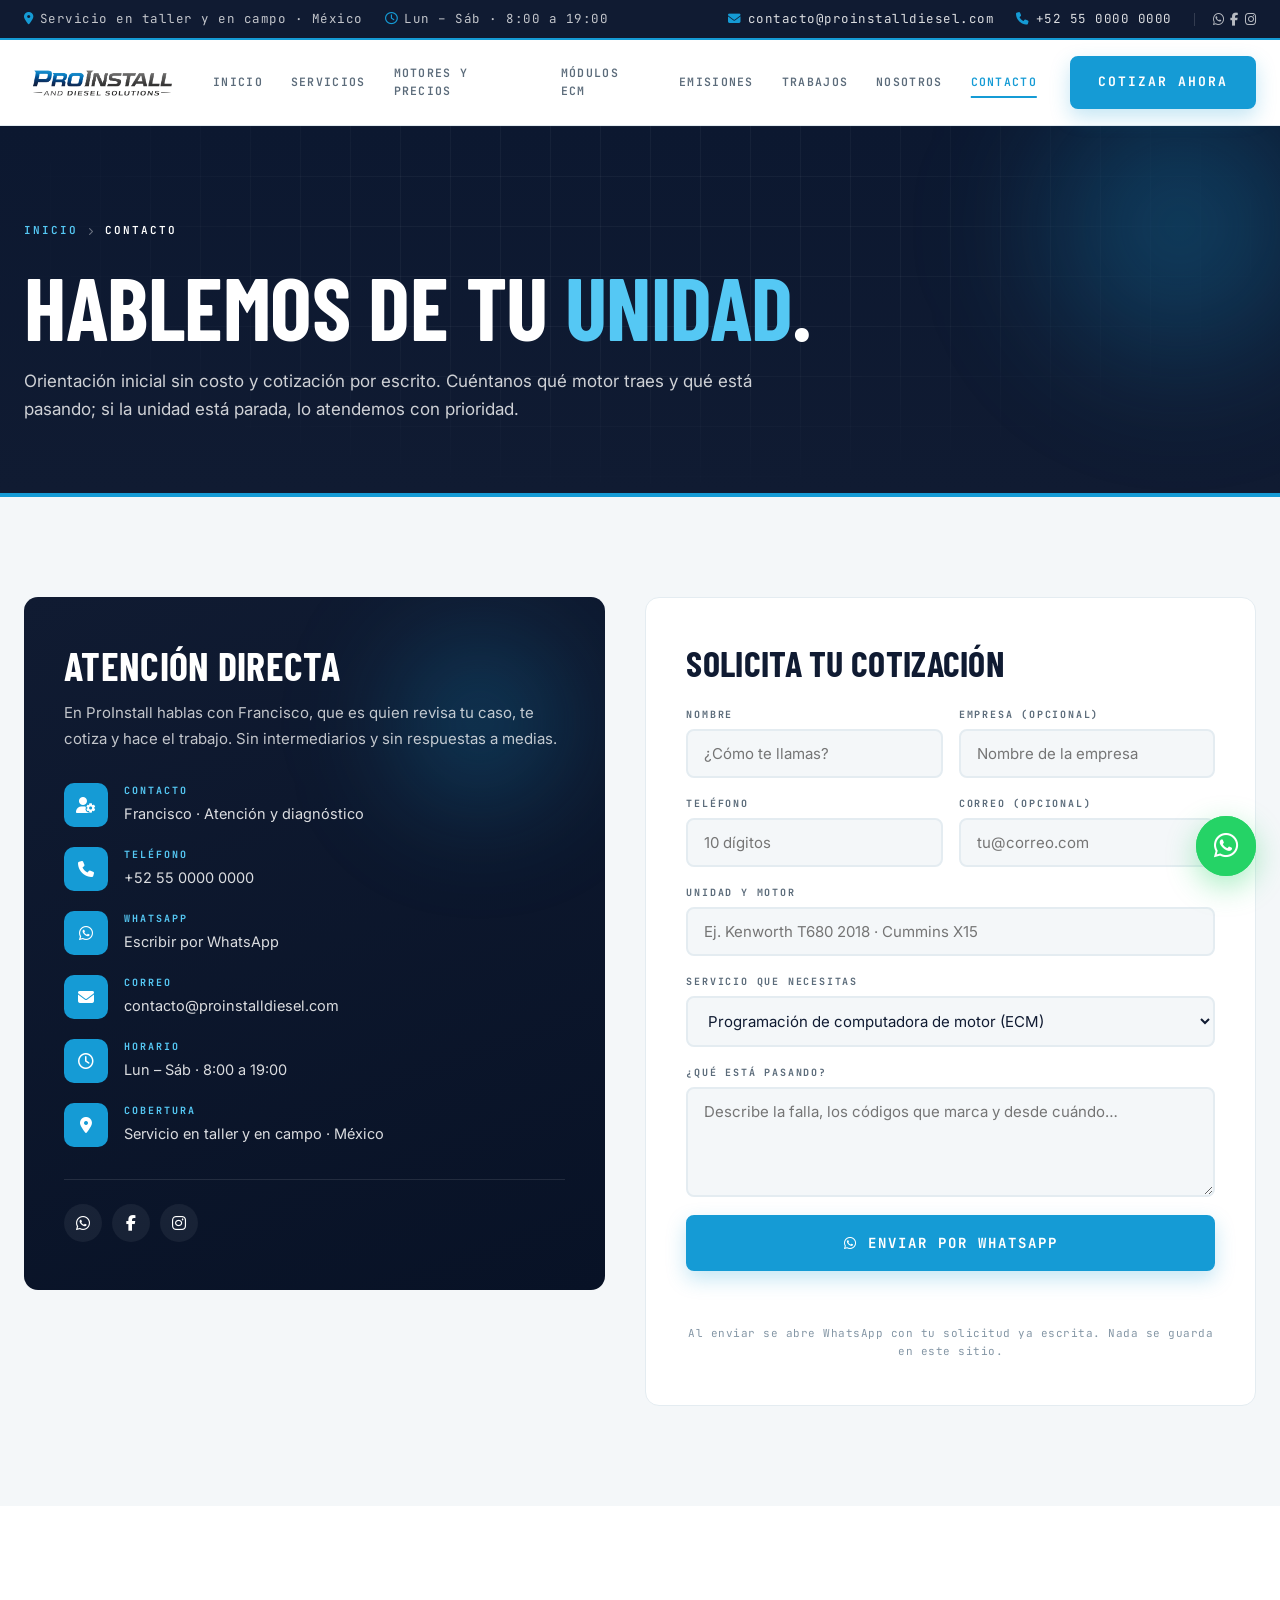
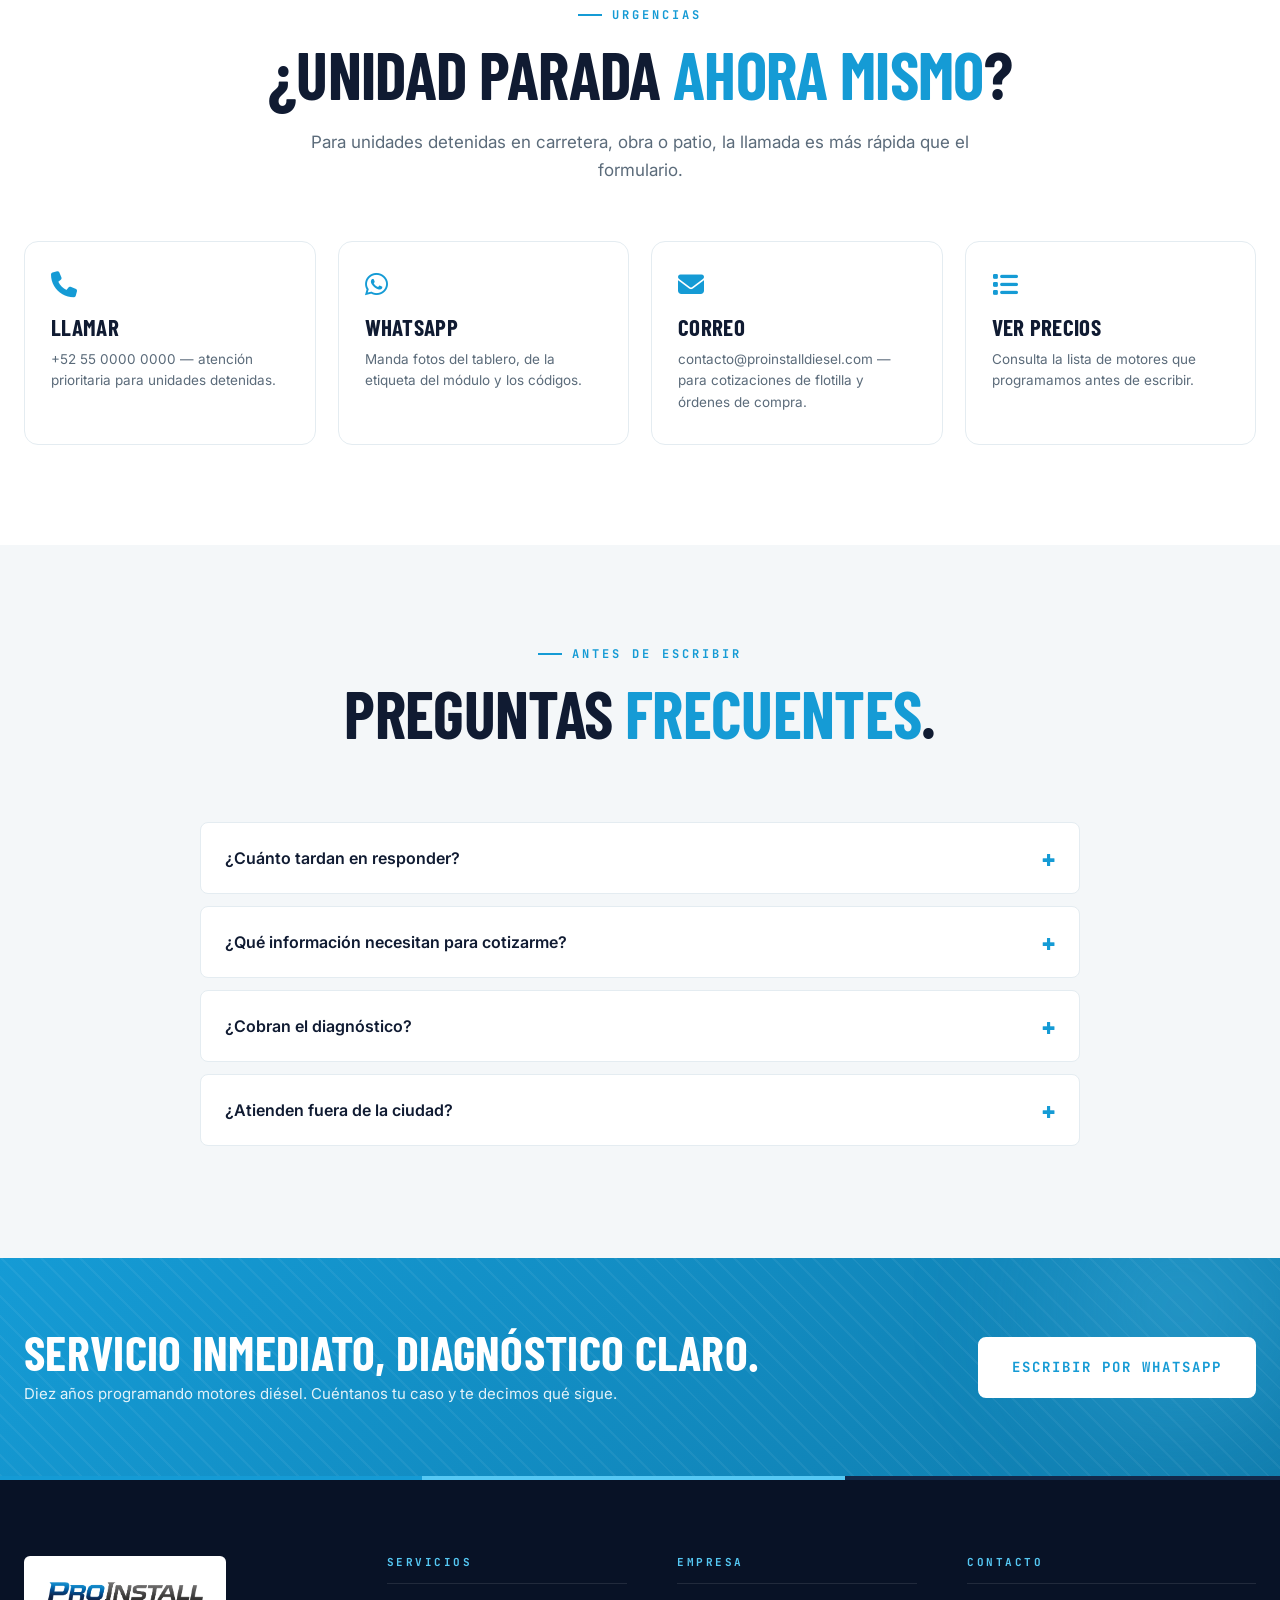
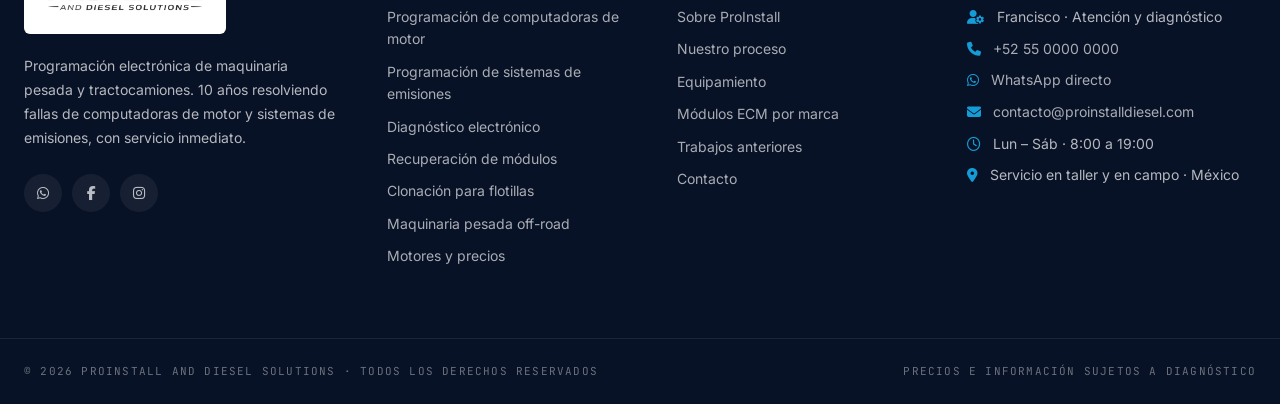
==== contacto.html @ a4f806bf "Rebuild site with IMDA Group structure and ProInstall branding Replace the single landing page with " ====
<!doctype html>
<html lang="es">
<head>
<meta charset="utf-8" />
<meta name="viewport" content="width=device-width, initial-scale=1" />
<title>Contacto — ProInstall And Diesel Solutions</title>
<meta name="description" content="Contacta a Francisco en ProInstall And Diesel Solutions. Diagnóstico y programación electrónica de maquinaria pesada y tractocamiones con servicio inmediato." />
<meta name="theme-color" content="#101b32" />
<meta property="og:title" content="Contacto — ProInstall And Diesel Solutions" />
<meta property="og:description" content="Contacta a Francisco en ProInstall And Diesel Solutions. Diagnóstico y programación electrónica de maquinaria pesada y tractocamiones con servicio inmediato." />
<meta property="og:type" content="website" />
<meta property="og:locale" content="es_MX" />
<link rel="icon" type="image/png" href="assets/proinstall-logo.png" />
<link rel="preconnect" href="https://fonts.googleapis.com" />
<link rel="preconnect" href="https://fonts.gstatic.com" crossorigin />
<link rel="preconnect" href="https://cdnjs.cloudflare.com" crossorigin />
<link href="https://fonts.googleapis.com/css2?family=Barlow+Condensed:wght@500;600;700&family=Inter:wght@400;500;600;700&family=JetBrains+Mono:wght@400;600;700&display=swap" rel="stylesheet" />
<link rel="stylesheet" href="https://cdnjs.cloudflare.com/ajax/libs/font-awesome/6.5.2/css/all.min.css" />
<link rel="stylesheet" href="assets/styles.css" />
</head>
<body>
<a class="skip-link" href="#main">Saltar al contenido</a>
<div class="topbar">
  <div class="topbar-inner">
    <div class="topbar-left">
      <span><i class="fas fa-map-marker-alt"></i> Servicio en taller y en campo · México</span>
      <span><i class="far fa-clock"></i> Lun – Sáb · 8:00 a 19:00</span>
    </div>
    <div class="topbar-right">
      <a href="mailto:contacto@proinstalldiesel.com"><i class="fas fa-envelope"></i> contacto@proinstalldiesel.com</a>
      <a href="tel:+525500000000"><i class="fas fa-phone"></i> +52 55 0000 0000</a>
      <span class="topbar-social">
        <a href="https://wa.me/525500000000" target="_blank" rel="noopener" aria-label="WhatsApp"><i class="fab fa-whatsapp"></i></a>
        <a href="https://www.facebook.com/" target="_blank" rel="noopener" aria-label="Facebook"><i class="fab fa-facebook-f"></i></a>
        <a href="https://www.instagram.com/" target="_blank" rel="noopener" aria-label="Instagram"><i class="fab fa-instagram"></i></a>
      </span>
    </div>
  </div>
</div>
<header class="header">
  <div class="header-inner">
    <a class="brand" href="index.html" aria-label="ProInstall And Diesel Solutions — Inicio">
      <img class="brand-logo" src="assets/proinstall-logo.png" alt="ProInstall And Diesel Solutions" />
    </a>
    <nav class="main-nav" id="mainNav" aria-label="Navegación principal">
      <button class="nav-close" id="navClose" aria-label="Cerrar menú">&times;</button>
      <a class="nav-link" href="index.html">Inicio</a>
      <a class="nav-link" href="servicios.html">Servicios</a>
      <a class="nav-link" href="motores.html">Motores y Precios</a>
      <a class="nav-link" href="modulos-ecm.html">Módulos ECM</a>
      <a class="nav-link" href="emisiones.html">Emisiones</a>
      <a class="nav-link" href="trabajos.html">Trabajos</a>
      <a class="nav-link" href="nosotros.html">Nosotros</a>
      <a class="nav-link active" href="contacto.html">Contacto</a>
    </nav>
    <div class="header-cta">
      <a class="btn btn-primary" href="contacto.html">Cotizar ahora</a>
      <button class="nav-toggle" id="navToggle" aria-label="Abrir menú" aria-expanded="false" aria-controls="mainNav">
        <span></span><span></span><span></span>
      </button>
    </div>
  </div>
</header>
<div class="nav-backdrop"></div>
<main id="main"><section class="page-hero">
  <div class="page-hero-inner">
    <nav class="breadcrumbs" aria-label="Ruta"><a href="index.html">Inicio</a><i class="fas fa-chevron-right"></i><span>Contacto</span></nav>
    <h1>Hablemos de tu <span class="accent">unidad</span>.</h1>
    <p class="lead">Orientación inicial sin costo y cotización por escrito. Cuéntanos qué motor traes y qué está pasando; si la unidad está parada, lo atendemos con prioridad.</p>
    
  </div>
</section>
<section class="section section-paper">
  <div class="container">
    <div class="contact-grid">
      <div class="contact-info-card reveal">
        <h3>Atención directa</h3>
        <p>En ProInstall hablas con Francisco, que es quien revisa tu caso, te cotiza y hace el trabajo. Sin intermediarios y sin respuestas a medias.</p>
        <ul class="contact-info-list">
          <li>
            <div class="contact-info-icon"><i class="fas fa-user-gear"></i></div>
            <div><strong>Contacto</strong><span>Francisco · Atención y diagnóstico</span></div>
          </li>
          <li>
            <div class="contact-info-icon"><i class="fas fa-phone"></i></div>
            <div><strong>Teléfono</strong><span><a href="tel:+525500000000">+52 55 0000 0000</a></span></div>
          </li>
          <li>
            <div class="contact-info-icon"><i class="fab fa-whatsapp"></i></div>
            <div><strong>WhatsApp</strong><span><a href="https://wa.me/525500000000" target="_blank" rel="noopener">Escribir por WhatsApp</a></span></div>
          </li>
          <li>
            <div class="contact-info-icon"><i class="fas fa-envelope"></i></div>
            <div><strong>Correo</strong><span><a href="mailto:contacto@proinstalldiesel.com">contacto@proinstalldiesel.com</a></span></div>
          </li>
          <li>
            <div class="contact-info-icon"><i class="far fa-clock"></i></div>
            <div><strong>Horario</strong><span>Lun – Sáb · 8:00 a 19:00</span></div>
          </li>
          <li>
            <div class="contact-info-icon"><i class="fas fa-map-marker-alt"></i></div>
            <div><strong>Cobertura</strong><span>Servicio en taller y en campo · México</span></div>
          </li>
        </ul>
        <div class="contact-social">
          <a href="https://wa.me/525500000000" target="_blank" rel="noopener" aria-label="WhatsApp"><i class="fab fa-whatsapp"></i></a>
          <a href="https://www.facebook.com/" target="_blank" rel="noopener" aria-label="Facebook"><i class="fab fa-facebook-f"></i></a>
          <a href="https://www.instagram.com/" target="_blank" rel="noopener" aria-label="Instagram"><i class="fab fa-instagram"></i></a>
        </div>
      </div>

      <div class="contact-form-card reveal">
        <h3>Solicita tu cotización</h3>
        <form class="contact-form" id="contactForm" data-whatsapp="https://wa.me/525500000000">
          <div class="form-row">
            <label>Nombre<input name="nombre" required placeholder="¿Cómo te llamas?" /></label>
            <label>Empresa (opcional)<input name="empresa" placeholder="Nombre de la empresa" /></label>
          </div>
          <div class="form-row">
            <label>Teléfono<input name="telefono" required type="tel" placeholder="10 dígitos" /></label>
            <label>Correo (opcional)<input name="correo" type="email" placeholder="tu@correo.com" /></label>
          </div>
          <label>Unidad y motor<input name="unidad" required placeholder="Ej. Kenworth T680 2018 · Cummins X15" /></label>
          <label>Servicio que necesitas
            <select name="servicio" required>
            <option>Programación de computadora de motor (ECM)</option>
            <option>Programación de sistemas de emisiones (DPF/EGR/SCR/DEF)</option>
            <option>Diagnóstico electrónico</option>
            <option>Recuperación de módulo bloqueado o sin programa</option>
            <option>Clonación de ECM para flotilla</option>
            <option>Calibración y ajuste de parámetros</option>
            <option>Maquinaria pesada / equipo off-road</option>
            <option>Servicio en sitio (urgencia)</option>
            <option>Asesoría o segunda opinión</option>
            <option>Otro / no estoy seguro</option>
            </select>
          </label>
          <label>¿Qué está pasando?<textarea name="mensaje" required rows="4" placeholder="Describe la falla, los códigos que marca y desde cuándo…"></textarea></label>
          <button class="btn btn-primary btn-lg btn-block" type="submit"><i class="fab fa-whatsapp"></i> Enviar por WhatsApp</button>
          <p class="form-status" aria-live="polite"></p>
          <p class="form-note">Al enviar se abre WhatsApp con tu solicitud ya escrita. Nada se guarda en este sitio.</p>
        </form>
      </div>
    </div>
  </div>
</section>

<section class="section section-light">
  <div class="container">
    <div class="section-head center reveal">
      <span class="eyebrow">Urgencias</span>
      <h2 class="section-title">¿Unidad parada <span class="accent">ahora mismo</span>?</h2>
      <p class="section-sub">Para unidades detenidas en carretera, obra o patio, la llamada es más rápida que el formulario.</p>
    </div>
    <div class="why-grid">
      <a class="why-card reveal" href="tel:+525500000000"><i class="fas fa-phone"></i><h4>Llamar</h4><p>+52 55 0000 0000 — atención prioritaria para unidades detenidas.</p></a>
      <a class="why-card reveal" href="https://wa.me/525500000000" target="_blank" rel="noopener"><i class="fab fa-whatsapp"></i><h4>WhatsApp</h4><p>Manda fotos del tablero, de la etiqueta del módulo y los códigos.</p></a>
      <a class="why-card reveal" href="mailto:contacto@proinstalldiesel.com"><i class="fas fa-envelope"></i><h4>Correo</h4><p>contacto@proinstalldiesel.com — para cotizaciones de flotilla y órdenes de compra.</p></a>
      <a class="why-card reveal" href="motores.html"><i class="fas fa-list"></i><h4>Ver precios</h4><p>Consulta la lista de motores que programamos antes de escribir.</p></a>
    </div>
  </div>
</section>

<section class="section section-paper">
  <div class="container">
    <div class="section-head center reveal">
      <span class="eyebrow">Antes de escribir</span>
      <h2 class="section-title">Preguntas <span class="accent">frecuentes</span>.</h2>
    </div>
    <div class="faq-list reveal">
    <div class="faq-item">
      <button class="faq-q" aria-expanded="false">¿Cuánto tardan en responder?</button>
      <div class="faq-a"><div class="faq-a-inner">Contestamos por WhatsApp el mismo día en horario de atención. Si la unidad está parada, márcanos directo al teléfono: las urgencias se atienden primero.</div></div>
    </div>
    <div class="faq-item">
      <button class="faq-q" aria-expanded="false">¿Qué información necesitan para cotizarme?</button>
      <div class="faq-a"><div class="faq-a-inner">Marca, modelo y año de la unidad, el motor que trae y qué está pasando. Si tienes los códigos de falla o una foto de la etiqueta del módulo, mejor: con eso la cotización es mucho más precisa.</div></div>
    </div>
    <div class="faq-item">
      <button class="faq-q" aria-expanded="false">¿Cobran el diagnóstico?</button>
      <div class="faq-a"><div class="faq-a-inner">El diagnóstico se cotiza por separado y se descuenta del servicio si autorizas el trabajo. La orientación inicial por WhatsApp no tiene costo.</div></div>
    </div>
    <div class="faq-item">
      <button class="faq-q" aria-expanded="false">¿Atienden fuera de la ciudad?</button>
      <div class="faq-a"><div class="faq-a-inner">Sí. Para unidades completas coordinamos visita técnica; para módulos podemos recibirlos por paquetería, programarlos y devolverlos listos para instalar.</div></div>
    </div>
    </div>
  </div>
</section>

<section class="cta-band">
  <div class="container cta-inner">
    <div>
      <h3>Servicio inmediato, diagnóstico claro.</h3>
      <p>Diez años programando motores diésel. Cuéntanos tu caso y te decimos qué sigue.</p>
    </div>
    <div class="cta-actions">
      <a class="btn btn-lg btn-light" href="https://wa.me/525500000000">Escribir por WhatsApp</a>
      
    </div>
  </div>
</section>
</main>
<footer class="footer">
  <div class="container">
    <div class="footer-grid">
      <div class="footer-brand">
        <a class="brand" href="index.html"><img class="brand-logo" src="assets/proinstall-logo.png" alt="ProInstall And Diesel Solutions" /></a>
        <p>Programación electrónica de maquinaria pesada y tractocamiones. 10 años resolviendo fallas de computadoras de motor y sistemas de emisiones, con servicio inmediato.</p>
        <div class="footer-social">
          <a href="https://wa.me/525500000000" target="_blank" rel="noopener" aria-label="WhatsApp"><i class="fab fa-whatsapp"></i></a>
          <a href="https://www.facebook.com/" target="_blank" rel="noopener" aria-label="Facebook"><i class="fab fa-facebook-f"></i></a>
          <a href="https://www.instagram.com/" target="_blank" rel="noopener" aria-label="Instagram"><i class="fab fa-instagram"></i></a>
        </div>
      </div>
      <div class="footer-col">
        <h5>Servicios</h5>
        <ul>
        <li><a href="servicios.html#ecm">Programación de computadoras de motor</a></li>
        <li><a href="servicios.html#emisiones">Programación de sistemas de emisiones</a></li>
        <li><a href="servicios.html#diagnostico">Diagnóstico electrónico</a></li>
        <li><a href="servicios.html#recuperacion">Recuperación de módulos</a></li>
        <li><a href="servicios.html#clonacion">Clonación para flotillas</a></li>
        <li><a href="servicios.html#offroad">Maquinaria pesada off-road</a></li>
        <li><a href="motores.html">Motores y precios</a></li>
        </ul>
      </div>
      <div class="footer-col">
        <h5>Empresa</h5>
        <ul>
        <li><a href="nosotros.html">Sobre ProInstall</a></li>
        <li><a href="nosotros.html#proceso">Nuestro proceso</a></li>
        <li><a href="nosotros.html#equipo">Equipamiento</a></li>
        <li><a href="modulos-ecm.html">Módulos ECM por marca</a></li>
        <li><a href="trabajos.html">Trabajos anteriores</a></li>
        <li><a href="contacto.html">Contacto</a></li>
        </ul>
      </div>
      <div class="footer-col">
        <h5>Contacto</h5>
        <ul class="footer-contact">
          <li><i class="fas fa-user-gear"></i><span>Francisco · Atención y diagnóstico</span></li>
          <li><i class="fas fa-phone"></i><a href="tel:+525500000000">+52 55 0000 0000</a></li>
          <li><i class="fab fa-whatsapp"></i><a href="https://wa.me/525500000000" target="_blank" rel="noopener">WhatsApp directo</a></li>
          <li><i class="fas fa-envelope"></i><a href="mailto:contacto@proinstalldiesel.com">contacto@proinstalldiesel.com</a></li>
          <li><i class="far fa-clock"></i><span>Lun – Sáb · 8:00 a 19:00</span></li>
          <li><i class="fas fa-map-marker-alt"></i><span>Servicio en taller y en campo · México</span></li>
        </ul>
      </div>
    </div>
  </div>
  <div class="footer-bottom">
    <div class="container footer-bottom-inner">
      <span>© 2026 ProInstall And Diesel Solutions · Todos los derechos reservados</span>
      <span>Precios e información sujetos a diagnóstico</span>
    </div>
  </div>
</footer>
<a class="wa-float" href="https://wa.me/525500000000" target="_blank" rel="noopener" aria-label="Escríbenos por WhatsApp"><i class="fab fa-whatsapp"></i><span class="wa-pulse"></span></a>
<button class="back-top" aria-label="Volver arriba"><i class="fas fa-chevron-up"></i></button>
<script src="assets/main.js"></script>
</body>
</html>
---- assets/styles.css ----
/* ================================================================
   PROINSTALL AND DIESEL SOLUTIONS — DESIGN SYSTEM
   Estructura industrial diésel · paleta de marca ProInstall
   ================================================================ */

:root {
  /* Paleta ProInstall */
  --pi-blue:        #159bd5;
  --pi-blue-deep:   #0f7cad;
  --pi-blue-soft:   rgba(21, 155, 213, .10);
  --pi-sky:         #55c8f4;
  --pi-sky-dk:      #2ba7dd;
  --pi-sky-soft:    rgba(85, 200, 244, .14);
  --pi-ink:         #101b32;
  --pi-ink-2:       #0c1830;
  --pi-ink-3:       #081226;
  --pi-navy:        #11294b;

  --white:    #ffffff;
  --paper:    #f4f7f9;
  --steel-50: #f2f6f9;
  --steel-100:#e4ecf1;
  --steel-200:#d2dee6;
  --steel-300:#b0c1cd;
  --steel-400:#8496a5;
  --steel-500:#5b6b7a;
  --steel-600:#39485a;

  --font-display: 'Barlow Condensed', 'Arial Narrow', sans-serif;
  --font-body:    'Inter', 'Helvetica Neue', Arial, sans-serif;
  --font-mono:    'JetBrains Mono', 'IBM Plex Mono', monospace;

  --container: 1280px;
  --gutter: 24px;
  --radius-sm: 4px;
  --radius:    8px;
  --radius-lg: 14px;
  --shadow-sm: 0 2px 6px rgba(16, 27, 50, .07);
  --shadow:    0 12px 30px rgba(16, 27, 50, .12);
  --shadow-lg: 0 24px 60px rgba(16, 27, 50, .20);
  --shadow-blue: 0 14px 35px rgba(21, 155, 213, .30);
}

*, *::before, *::after { box-sizing: border-box; }
html { scroll-behavior: smooth; -webkit-text-size-adjust: 100%; }
body {
  margin: 0;
  font-family: var(--font-body);
  font-size: 16px;
  line-height: 1.6;
  color: var(--pi-ink);
  background: var(--white);
  overflow-x: hidden;
  -webkit-font-smoothing: antialiased;
}
img, svg { max-width: 100%; height: auto; display: block; }
a { color: inherit; text-decoration: none; }
button { cursor: pointer; font-family: inherit; border: none; background: none; }
ul { list-style: none; padding: 0; margin: 0; }
h1, h2, h3, h4, h5, h6 { margin: 0 0 .5em; line-height: 1.15; font-weight: 700; }

.container {
  width: 100%;
  max-width: var(--container);
  margin: 0 auto;
  padding: 0 var(--gutter);
}
.skip-link {
  position: absolute; left: -9999px; top: 0; z-index: 999;
  background: var(--pi-blue); color: #fff; padding: 12px 18px;
  font-family: var(--font-mono); font-size: 12px;
}
.skip-link:focus { left: 8px; top: 8px; }

/* TIPOGRAFÍA */
.eyebrow {
  display: inline-flex; align-items: center; gap: 10px;
  font-family: var(--font-mono);
  font-size: 12px; font-weight: 700; letter-spacing: 3px;
  text-transform: uppercase; color: var(--pi-blue); margin-bottom: 18px;
}
.eyebrow::before { content: ''; display: inline-block; width: 24px; height: 2px; background: var(--pi-blue); }
.eyebrow.on-dark { color: var(--pi-sky); }
.eyebrow.on-dark::before { background: var(--pi-sky); }

.section-title {
  font-family: var(--font-display);
  font-size: clamp(38px, 5.2vw, 66px);
  font-weight: 700; line-height: .95; letter-spacing: -.01em;
  text-transform: uppercase; color: var(--pi-ink); margin: 0 0 22px;
}
.section-title .accent { color: var(--pi-blue); }
.section-title.on-dark { color: var(--white); }
.section-title.on-dark .accent { color: var(--pi-sky); }

.section-sub { font-size: 17px; line-height: 1.7; color: var(--steel-500); max-width: 720px; margin: 0; }
.section-sub.on-dark { color: rgba(255,255,255,.75); }
.section-head { margin-bottom: 56px; }
.section-head.center { text-align: center; display: flex; flex-direction: column; align-items: center; }

/* BUTTONS */
.btn {
  display: inline-flex; align-items: center; justify-content: center; gap: 10px;
  padding: 14px 26px;
  font-family: var(--font-mono);
  font-size: 13px; font-weight: 700; letter-spacing: 2px; text-transform: uppercase;
  border: 2px solid transparent; border-radius: var(--radius);
  cursor: pointer; transition: all .25s ease; white-space: nowrap;
}
.btn-lg { padding: 17px 32px; font-size: 14px; }
.btn-block { width: 100%; }
.btn-primary {
  background: var(--pi-blue); color: var(--white); border-color: var(--pi-blue);
  box-shadow: 0 8px 20px rgba(21,155,213,.25);
}
.btn-primary:hover { background: var(--pi-blue-deep); border-color: var(--pi-blue-deep); transform: translateY(-2px); box-shadow: 0 12px 28px rgba(21,155,213,.35); }
.btn-sky { background: var(--pi-sky); color: var(--pi-ink); border-color: var(--pi-sky); }
.btn-sky:hover { background: var(--pi-sky-dk); border-color: var(--pi-sky-dk); transform: translateY(-2px); }
.btn-light { background: var(--white); color: var(--pi-blue); border-color: var(--white); }
.btn-light:hover { background: var(--pi-sky); border-color: var(--pi-sky); color: var(--pi-ink); }
.btn-ghost { background: transparent; color: var(--pi-ink); border-color: var(--pi-ink); }
.btn-ghost:hover { background: var(--pi-ink); color: var(--white); }
.btn-outline-light { background: transparent; color: var(--white); border-color: rgba(255,255,255,.4); }
.btn-outline-light:hover { background: var(--white); color: var(--pi-blue); border-color: var(--white); }

/* TOPBAR */
.topbar {
  background: var(--pi-ink); color: rgba(255,255,255,.75);
  font-size: 12.5px; font-family: var(--font-mono); letter-spacing: .5px;
  border-bottom: 2px solid var(--pi-blue);
}
.topbar-inner {
  max-width: var(--container); margin: 0 auto; padding: 9px var(--gutter);
  display: flex; align-items: center; justify-content: space-between; gap: 24px; flex-wrap: wrap;
}
.topbar-left, .topbar-right { display: flex; align-items: center; gap: 22px; flex-wrap: wrap; }
.topbar a { color: rgba(255,255,255,.85); transition: color .2s; display: inline-flex; align-items: center; gap: 6px; }
.topbar a:hover { color: var(--pi-sky); }
.topbar i { color: var(--pi-blue); }
.topbar span { display: inline-flex; align-items: center; gap: 6px; }
.topbar-social { display: flex; gap: 14px; padding-left: 18px; border-left: 1px solid rgba(255,255,255,.15); }
.topbar-social a i { color: rgba(255,255,255,.7); font-size: 13px; }
.topbar-social a:hover i { color: var(--pi-sky); }
@media (max-width: 760px) { .topbar { display: none; } }

/* HEADER */
.header {
  background: var(--white); border-bottom: 1px solid var(--steel-100);
  position: sticky; top: 0; z-index: 100; transition: all .3s ease;
}
.header.scrolled { box-shadow: var(--shadow-sm); border-bottom-color: var(--pi-blue); }
.header-inner {
  max-width: var(--container); margin: 0 auto; padding: 14px var(--gutter);
  display: flex; align-items: center; justify-content: space-between; gap: 20px;
}
.brand { display: flex; align-items: center; gap: 12px; flex-shrink: 0; }
.brand-logo { height: 52px; width: auto; flex-shrink: 0; display: block; }
.footer .brand-logo { height: 58px; }
.footer .brand { background: var(--white); border-radius: 6px; padding: 10px 14px; display: inline-flex; }
.main-nav { display: flex; align-items: center; gap: 2px; }
.nav-link {
  position: relative; padding: 10px 13px;
  font-family: var(--font-mono);
  font-size: 11.5px; font-weight: 600; letter-spacing: 1.3px; text-transform: uppercase;
  color: var(--steel-500); transition: color .2s;
}
.nav-link::after {
  content: ''; position: absolute; bottom: 4px; left: 50%; transform: translateX(-50%);
  width: 0; height: 2px; background: var(--pi-blue); transition: width .25s ease;
}
.nav-link:hover, .nav-link.active { color: var(--pi-blue); }
.nav-link.active::after, .nav-link:hover::after { width: calc(100% - 26px); }
.header-cta { display: flex; align-items: center; gap: 12px; }
.nav-toggle { display: none; width: 38px; height: 38px; flex-direction: column; justify-content: center; align-items: center; gap: 5px; }
.nav-toggle span { display: block; width: 22px; height: 2px; background: var(--pi-ink); transition: all .3s; }
.nav-close { display: none; }
.nav-backdrop { display: none; }
@media (max-width: 1180px) {
  .main-nav {
    position: fixed; top: 0; right: -320px; width: 290px; height: 100vh;
    background: var(--pi-ink); flex-direction: column; align-items: stretch;
    padding: 80px 24px 24px; gap: 4px; transition: right .3s ease; z-index: 110; overflow-y: auto;
  }
  .main-nav.open { right: 0; }
  .main-nav .nav-link { color: rgba(255,255,255,.85); font-size: 14px; padding: 14px 0; border-bottom: 1px solid rgba(255,255,255,.08); }
  .main-nav .nav-link.active, .main-nav .nav-link:hover { color: var(--pi-sky); }
  .main-nav .nav-link::after { display: none; }
  .nav-toggle { display: flex; }
  .header-cta .btn { display: none; }
  .nav-close {
    display: block; position: absolute; top: 18px; right: 18px;
    width: 40px; height: 40px; border-radius: 50%;
    background: rgba(255,255,255,.08); color: #fff; font-size: 26px; line-height: 1;
  }
  .nav-close:hover { background: var(--pi-blue); }
  /* Por debajo de .header (z-index 100): el drawer vive dentro del header,
     así que el backdrop tiene que quedar detrás de su contexto de apilamiento. */
  .nav-backdrop.show { display: block; position: fixed; inset: 0; background: rgba(8,18,38,.55); z-index: 95; }
}

/* HERO */
.hero {
  position: relative;
  background:
    linear-gradient(90deg,
      rgba(8,18,38,.97) 0%, rgba(8,18,38,.95) 35%, rgba(8,18,38,.80) 52%,
      rgba(8,18,38,.42) 72%, rgba(8,18,38,.12) 88%, rgba(8,18,38,0) 100%),
    url('https://images.unsplash.com/photo-1599256872237-5dcc0fbe9668?auto=format&fit=crop&w=1800&q=80') no-repeat right center / cover,
    var(--pi-ink);
  color: var(--white); padding: 0; overflow: hidden;
  border-bottom: 4px solid var(--pi-blue); min-height: 640px;
}
.hero-grid-bg {
  position: absolute; inset: 0;
  background-image:
    linear-gradient(rgba(255,255,255,.025) 1px, transparent 1px),
    linear-gradient(90deg, rgba(255,255,255,.025) 1px, transparent 1px);
  background-size: 60px 60px;
  mask-image: linear-gradient(90deg, black 0%, black 35%, transparent 65%);
  -webkit-mask-image: linear-gradient(90deg, black 0%, black 35%, transparent 65%);
  pointer-events: none;
}
.hero::before, .hero::after { content: ''; position: absolute; border-radius: 50%; filter: blur(80px); pointer-events: none; }
.hero::before { width: 500px; height: 500px; background: radial-gradient(circle, rgba(21,155,213,.22), transparent 70%); top: -120px; right: -100px; }
.hero::after  { width: 400px; height: 400px; background: radial-gradient(circle, rgba(85,200,244,.12), transparent 70%); bottom: -100px; left: -50px; }
.hero-inner { position: relative; z-index: 2; max-width: var(--container); margin: 0 auto; padding: 90px var(--gutter) 100px; }
.hero-left { max-width: 660px; }
.hero-tagline {
  display: inline-flex; align-items: center; gap: 12px; padding: 8px 18px;
  background: rgba(85,200,244,.10); border: 1px solid rgba(85,200,244,.4); border-radius: 50px;
  font-family: var(--font-mono); font-size: 11px; font-weight: 700; letter-spacing: 2.5px;
  text-transform: uppercase; color: var(--pi-sky); margin-bottom: 30px;
}
.hero-tagline .blink { width: 8px; height: 8px; background: var(--pi-sky); border-radius: 50%; animation: pulse-dot 1.6s infinite; }
@keyframes pulse-dot {
  0%, 100% { opacity: 1; box-shadow: 0 0 0 0 rgba(85,200,244,.6); }
  50%      { opacity: .5; box-shadow: 0 0 0 6px rgba(85,200,244,0); }
}
.hero-title {
  font-family: var(--font-display);
  font-size: clamp(46px, 7.4vw, 94px);
  font-weight: 700; line-height: .92; letter-spacing: -.005em;
  text-transform: uppercase; margin: 0 0 24px; color: var(--white);
  text-shadow: 0 2px 28px rgba(0,0,0,.55);
}
.hero-title .word-blue { color: var(--pi-blue); }
.hero-title .word-sky  { color: var(--pi-sky); }
.hero-title .word-stroke { -webkit-text-stroke: 2px var(--white); color: transparent; }
.hero-lead { font-size: 18px; line-height: 1.65; color: rgba(255,255,255,.88); margin: 0 0 38px; max-width: 580px; text-shadow: 0 1px 14px rgba(0,0,0,.7); }
.hero-actions { display: flex; gap: 14px; flex-wrap: wrap; margin-bottom: 50px; }
.hero-stats { display: grid; grid-template-columns: repeat(4, 1fr); border-top: 1px solid rgba(255,255,255,.12); padding-top: 28px; }
.hero-stat { padding-right: 20px; border-right: 1px solid rgba(255,255,255,.10); }
.hero-stat:last-child { border-right: none; }
.hero-stat-num { display: block; font-family: var(--font-display); font-size: 44px; font-weight: 700; line-height: 1; color: var(--pi-sky); margin-bottom: 6px; }
.hero-stat-label { display: block; font-family: var(--font-mono); font-size: 10px; font-weight: 600; letter-spacing: 1.8px; text-transform: uppercase; color: rgba(255,255,255,.55); line-height: 1.4; }
@media (max-width: 900px) {
  .hero { background-position: right -180px center; min-height: 0; }
  .hero-inner { padding: 60px var(--gutter) 70px; }
  .hero-stats { grid-template-columns: repeat(2, 1fr); gap: 24px 0; }
  .hero-stat:nth-child(2) { border-right: none; }
}
@media (max-width: 540px) { .hero-actions .btn { width: 100%; } }

/* TICKER DE MARCAS */
.hero-ticker { background: var(--pi-ink-3); border-bottom: 1px solid rgba(255,255,255,.07); overflow: hidden; padding: 16px 0; }
.ticker-track { display: flex; gap: 52px; width: max-content; animation: ticker 38s linear infinite; }
.ticker-item {
  font-family: var(--font-display); font-size: 21px; font-weight: 700; letter-spacing: 2px;
  text-transform: uppercase; color: rgba(255,255,255,.34); white-space: nowrap; transition: color .2s;
}
.ticker-item:hover { color: var(--pi-sky); }
@keyframes ticker { from { transform: translateX(0); } to { transform: translateX(-50%); } }
@media (prefers-reduced-motion: reduce) { .ticker-track { animation: none; } }

/* BENEFITS STRIP */
.benefits-strip { background: var(--pi-sky); padding: 28px 0; position: relative; overflow: hidden; }
.benefits-strip::before {
  content: ''; position: absolute; inset: 0;
  background-image: repeating-linear-gradient(45deg, rgba(16,27,50,.05) 0 2px, transparent 2px 14px);
  pointer-events: none;
}
.benefits-grid { position: relative; display: grid; grid-template-columns: repeat(4, 1fr); gap: 30px; }
.benefit-item { display: flex; align-items: center; gap: 14px; border-right: 1px solid rgba(16,27,50,.18); padding-right: 30px; }
.benefit-item:last-child { border-right: none; padding-right: 0; }
.benefit-icon {
  width: 44px; height: 44px; background: var(--pi-ink); color: var(--pi-sky);
  border-radius: 50%; display: flex; align-items: center; justify-content: center; font-size: 18px; flex-shrink: 0;
}
.benefit-text strong { display: block; font-family: var(--font-display); font-size: 20px; font-weight: 700; letter-spacing: .5px; color: var(--pi-ink); text-transform: uppercase; line-height: 1; margin-bottom: 4px; }
.benefit-text small { display: block; font-family: var(--font-mono); font-size: 10.5px; font-weight: 600; letter-spacing: 1.2px; text-transform: uppercase; color: var(--pi-ink); opacity: .72; }
@media (max-width: 900px) { .benefits-grid { grid-template-columns: repeat(2, 1fr); gap: 20px; } .benefit-item:nth-child(2) { border-right: none; } }
@media (max-width: 540px) {
  .benefits-grid { grid-template-columns: 1fr; }
  .benefit-item { border-right: none; padding-right: 0; padding-bottom: 16px; border-bottom: 1px solid rgba(16,27,50,.18); }
  .benefit-item:last-child { border-bottom: none; padding-bottom: 0; }
}

/* SECTION DEFAULTS */
.section { padding: 100px 0; position: relative; }
.section-light { background: var(--white); }
.section-paper { background: var(--paper); }
.section-dark {
  background: linear-gradient(180deg, var(--pi-ink) 0%, var(--pi-ink-3) 100%);
  color: var(--white); border-top: 4px solid var(--pi-blue);
}
.section-dark .section-title { color: var(--white); }
.section-dark .section-title .accent { color: var(--pi-sky); }
.section-dark .section-sub { color: rgba(255,255,255,.7); }
@media (max-width: 700px) { .section { padding: 70px 0; } }

/* ABOUT */
.about-grid { display: grid; grid-template-columns: 1fr 1.05fr; gap: 70px; align-items: center; }
.about-grid > * { min-width: 0; }
.about-grid.flipped { grid-template-columns: 1.05fr 1fr; }
.about-content .section-title { margin-bottom: 24px; overflow-wrap: break-word; }
.about-content .lead { font-size: 18px; font-weight: 500; color: var(--pi-ink); line-height: 1.65; margin-bottom: 18px; }
.about-content p { color: var(--steel-500); line-height: 1.75; margin-bottom: 16px; }
.about-stats { display: grid; grid-template-columns: repeat(3, 1fr); gap: 20px; margin-top: 36px; padding-top: 36px; border-top: 2px dashed var(--steel-200); }
.about-stat strong { display: block; font-family: var(--font-display); font-size: 50px; font-weight: 700; line-height: 1; color: var(--pi-blue); margin-bottom: 6px; }
.about-stat span { font-family: var(--font-mono); font-size: 10.5px; letter-spacing: 1.5px; text-transform: uppercase; color: var(--steel-500); }
.about-visual { position: relative; min-width: 0; }
.about-visual-photo { position: relative; border-radius: var(--radius-lg); overflow: hidden; box-shadow: var(--shadow-lg); }
.about-visual-photo img { width: 100%; aspect-ratio: 4/3.2; object-fit: cover; }
.about-visual-photo::after {
  content: ''; position: absolute; inset: 0;
  background: linear-gradient(200deg, rgba(8,18,38,.10), rgba(8,18,38,.55));
  pointer-events: none;
}
.about-badge {
  position: absolute; background: var(--pi-sky); color: var(--pi-ink);
  padding: 12px 18px; border-radius: 8px; font-family: var(--font-mono);
  font-size: 11px; font-weight: 700; letter-spacing: 1.8px; text-transform: uppercase;
  box-shadow: var(--shadow); z-index: 2;
}
.about-badge-1 { top: 20px; left: 20px; }
.about-badge-2 { bottom: 20px; right: 20px; background: var(--pi-blue); color: var(--white); }
.about-badge strong { display: block; font-family: var(--font-display); font-size: 28px; font-weight: 700; line-height: 1; margin-bottom: 2px; }

.mvv-grid { display: grid; grid-template-columns: repeat(3, 1fr); gap: 28px; margin-top: 70px; }
.mvv-card { background: var(--white); border: 2px solid var(--steel-100); border-radius: var(--radius-lg); padding: 38px 32px; position: relative; transition: all .3s ease; }
.mvv-card::before { content: ''; position: absolute; top: 0; left: 0; width: 100%; height: 4px; background: var(--pi-blue); border-radius: 14px 14px 0 0; }
.mvv-card.vision::before { background: var(--pi-sky); }
.mvv-card.values::before { background: var(--pi-ink); }
.mvv-card:hover { transform: translateY(-6px); box-shadow: var(--shadow); border-color: transparent; }
.mvv-icon { width: 56px; height: 56px; background: var(--pi-blue-soft); color: var(--pi-blue); border-radius: 12px; display: flex; align-items: center; justify-content: center; font-size: 24px; margin-bottom: 22px; }
.mvv-card.vision .mvv-icon { background: var(--pi-sky-soft); color: var(--pi-sky-dk); }
.mvv-card.values .mvv-icon { background: rgba(16,27,50,.09); color: var(--pi-ink); }
.mvv-card h3 { font-family: var(--font-display); font-size: 32px; font-weight: 700; letter-spacing: .5px; text-transform: uppercase; margin: 0 0 14px; }
.mvv-card p { color: var(--steel-500); line-height: 1.7; margin: 0; font-size: 15px; }
@media (max-width: 980px) {
  .about-grid, .about-grid.flipped { grid-template-columns: 1fr; gap: 50px; }
  .about-visual { max-width: min(560px, 100%); margin: 0 auto; }
  .mvv-grid { grid-template-columns: 1fr; gap: 20px; }
}
@media (max-width: 540px) {
  .about-stats { grid-template-columns: repeat(3, minmax(0, 1fr)); gap: 10px; }
  .about-stat strong { font-size: 32px; }
  .about-stat span { font-size: 9px; letter-spacing: 1px; line-height: 1.3; display: block; }
}

/* SERVICES */
.services-grid { display: grid; grid-template-columns: repeat(3, 1fr); gap: 26px; }
.service-card {
  position: relative; background: var(--white); border: 1px solid var(--steel-100);
  border-radius: var(--radius-lg); padding: 34px 30px 30px;
  display: flex; flex-direction: column; transition: all .3s ease; overflow: hidden;
}
.service-card::before { content: ''; position: absolute; top: 0; left: 0; width: 0; height: 4px; background: var(--pi-blue); transition: width .35s ease; }
.service-card:hover { transform: translateY(-6px); box-shadow: var(--shadow); border-color: transparent; }
.service-card:hover::before { width: 100%; }
.service-num { position: absolute; top: 16px; right: 22px; font-family: var(--font-display); font-size: 58px; font-weight: 700; line-height: 1; color: var(--steel-100); transition: color .3s; }
.service-card:hover .service-num { color: var(--pi-sky); }
.service-icon { width: 64px; height: 64px; background: var(--pi-blue-soft); color: var(--pi-blue); border-radius: 14px; display: flex; align-items: center; justify-content: center; font-size: 26px; margin-bottom: 22px; transition: all .3s ease; }
.service-card:hover .service-icon { background: var(--pi-blue); color: var(--white); transform: rotate(-6deg); }
.service-card h3 { font-family: var(--font-display); font-size: 27px; font-weight: 700; letter-spacing: .3px; text-transform: uppercase; margin: 0 0 12px; color: var(--pi-ink); position: relative; z-index: 2; }
.service-card > p { font-size: 14.5px; color: var(--steel-500); margin: 0 0 20px; line-height: 1.65; }
.service-tags { display: flex; flex-wrap: wrap; gap: 6px; margin-bottom: 22px; }
.service-tag { font-family: var(--font-mono); font-size: 9.5px; font-weight: 700; letter-spacing: 1px; text-transform: uppercase; padding: 4px 10px; background: var(--steel-50); color: var(--steel-500); border-radius: 30px; border: 1px solid var(--steel-100); }
.service-points { margin: 0 0 22px; }
.service-points li { font-size: 13.5px; color: var(--steel-600); padding: 7px 0 7px 26px; position: relative; border-bottom: 1px dashed var(--steel-100); }
.service-points li:last-child { border-bottom: none; }
.service-points li::before { content: ''; position: absolute; left: 0; top: 13px; width: 14px; height: 2px; background: var(--pi-blue); }
.service-link { margin-top: auto; font-family: var(--font-mono); font-size: 11px; font-weight: 700; letter-spacing: 2px; text-transform: uppercase; color: var(--pi-blue); display: inline-flex; align-items: center; gap: 8px; align-self: flex-start; }
.service-link i { transition: transform .25s ease; font-size: 9px; }
.service-link:hover i { transform: translateX(4px); }
.service-card.featured { background: linear-gradient(145deg, var(--pi-ink) 0%, var(--pi-ink-3) 100%); border: none; color: var(--white); }
.service-card.featured h3 { color: var(--white); }
.service-card.featured > p { color: rgba(255,255,255,.7); }
.service-card.featured .service-num { color: rgba(255,255,255,.07); }
.service-card.featured .service-icon { background: var(--pi-blue); color: var(--white); }
.service-card.featured .service-tag { background: rgba(255,255,255,.06); color: rgba(255,255,255,.7); border-color: rgba(255,255,255,.12); }
.service-card.featured .service-points li { color: rgba(255,255,255,.85); border-bottom-color: rgba(255,255,255,.08); }
.service-card.featured .service-points li::before { background: var(--pi-sky); }
.service-card.featured .service-link { color: var(--pi-sky); }
.service-card.featured:hover { box-shadow: var(--shadow-blue); }
.service-card.featured:hover::before { background: var(--pi-sky); }
.service-card.warning .service-icon { background: var(--pi-sky-soft); color: var(--pi-sky-dk); }
.service-card.warning:hover .service-icon { background: var(--pi-sky); color: var(--pi-ink); transform: rotate(0) scale(1.05); }
.service-badge { position: absolute; top: 22px; right: 22px; background: var(--pi-sky); color: var(--pi-ink); font-family: var(--font-mono); font-size: 9px; font-weight: 700; letter-spacing: 1.5px; text-transform: uppercase; padding: 4px 10px; border-radius: 30px; z-index: 3; }
@media (max-width: 1000px) { .services-grid { grid-template-columns: repeat(2, 1fr); } }
@media (max-width: 640px) { .services-grid { grid-template-columns: 1fr; } }

/* BRANDS GRID */
.brands-grid { display: grid; grid-template-columns: repeat(6, minmax(0, 1fr)); border: 1px solid var(--steel-100); border-radius: var(--radius-lg); background: var(--white); overflow: hidden; }
.brand-cell {
  aspect-ratio: 1.6; display: flex; align-items: center; justify-content: center;
  border-right: 1px solid var(--steel-100); border-bottom: 1px solid var(--steel-100);
  font-family: var(--font-display); font-size: 19px; font-weight: 700; letter-spacing: 1px;
  color: var(--steel-400); background: var(--white); transition: all .3s ease;
  text-align: center; padding: 10px; text-transform: uppercase;
}
.brand-cell:hover { background: var(--pi-ink); color: var(--pi-sky); transform: scale(1.04); z-index: 2; box-shadow: var(--shadow); }
.brand-cell:nth-child(6n) { border-right: none; }
.brand-cell:nth-child(n+13) { border-bottom: none; }
@media (max-width: 1000px) {
  .brands-grid { grid-template-columns: repeat(3, minmax(0, 1fr)); }
  .brand-cell { border-right: 1px solid var(--steel-100) !important; border-bottom: 1px solid var(--steel-100) !important; }
  .brand-cell:nth-child(3n) { border-right: none !important; }
  .brand-cell:nth-last-child(-n+3) { border-bottom: none !important; }
}
@media (max-width: 600px) {
  .brands-grid { grid-template-columns: repeat(2, minmax(0, 1fr)); }
  .brand-cell:nth-child(3n) { border-right: 1px solid var(--steel-100) !important; }
  .brand-cell:nth-child(2n) { border-right: none !important; }
  .brand-cell:nth-last-child(-n+2) { border-bottom: none !important; }
}
.brands-image { margin-top: 42px; border-radius: var(--radius-lg); overflow: hidden; position: relative; }
.brands-image img { width: 100%; height: 340px; object-fit: cover; }
.brands-image figcaption {
  position: absolute; left: 0; right: 0; bottom: 0; padding: 26px 30px;
  background: linear-gradient(0deg, rgba(8,18,38,.92), transparent);
  color: #fff; font-family: var(--font-mono); font-size: 12px; letter-spacing: 1.4px; text-transform: uppercase;
}
@media (max-width: 700px) { .brands-image img { height: 220px; } }

/* SECTORS */
.sectors-grid { display: grid; grid-template-columns: repeat(3, 1fr); gap: 22px; }
.sector-card { background: rgba(255,255,255,.04); border: 1px solid rgba(255,255,255,.08); border-radius: var(--radius); padding: 28px 24px; transition: all .3s ease; position: relative; overflow: hidden; }
.sector-card::after { content: ''; position: absolute; top: 0; right: 0; width: 60px; height: 60px; background: linear-gradient(135deg, transparent 50%, rgba(85,200,244,.18) 50%); opacity: 0; transition: opacity .3s; }
.sector-card:hover { background: rgba(21,155,213,.10); border-color: var(--pi-blue); transform: translateY(-4px); }
.sector-card:hover::after { opacity: 1; }
.sector-icon { font-size: 30px; color: var(--pi-sky); margin-bottom: 18px; }
.sector-card h4 { font-family: var(--font-display); font-size: 22px; font-weight: 700; letter-spacing: .5px; text-transform: uppercase; margin: 0 0 8px; color: var(--white); }
.sector-card p { font-size: 13px; color: rgba(255,255,255,.65); margin: 0; line-height: 1.6; }
@media (max-width: 980px) { .sectors-grid { grid-template-columns: repeat(2, 1fr); } }
@media (max-width: 540px) { .sectors-grid { grid-template-columns: 1fr; } }

/* PROCESS */
.process-track { display: grid; grid-template-columns: repeat(6, 1fr); position: relative; margin-top: 60px; }
.process-track::before { content: ''; position: absolute; top: 36px; left: 0; right: 0; height: 2px; background-image: repeating-linear-gradient(90deg, var(--pi-blue) 0 12px, transparent 12px 22px); }
.process-step { text-align: center; padding: 0 14px; position: relative; }
.process-step-num {
  width: 72px; height: 72px; background: var(--white); color: var(--pi-blue);
  border: 3px solid var(--pi-blue); border-radius: 50%;
  font-family: var(--font-display); font-size: 30px; font-weight: 700;
  display: flex; align-items: center; justify-content: center; margin: 0 auto 22px;
  position: relative; z-index: 2; transition: all .3s ease;
}
.process-step:hover .process-step-num { background: var(--pi-blue); color: var(--white); transform: scale(1.05) rotate(-5deg); }
.process-step h4 { font-family: var(--font-display); font-size: 20px; font-weight: 700; letter-spacing: .5px; text-transform: uppercase; margin: 0 0 8px; color: var(--pi-ink); }
.process-step p { font-size: 13px; color: var(--steel-500); margin: 0; line-height: 1.6; }
.section-dark .process-step-num { background: transparent; }
.section-dark .process-step h4 { color: var(--white); }
.section-dark .process-step p { color: rgba(255,255,255,.65); }
@media (max-width: 900px) { .process-track { grid-template-columns: repeat(2, 1fr); gap: 40px 0; } .process-track::before { display: none; } }
@media (max-width: 480px) { .process-track { grid-template-columns: 1fr; } }

/* CASES */
.cases-grid { display: grid; grid-template-columns: repeat(3, 1fr); gap: 26px; }
.case-card { background: var(--white); border: 1px solid var(--steel-100); border-radius: var(--radius-lg); transition: all .3s ease; overflow: hidden; display: flex; flex-direction: column; }
.case-card:hover { transform: translateY(-6px); box-shadow: var(--shadow); border-color: transparent; }
.case-photo { aspect-ratio: 16/10; overflow: hidden; background: var(--steel-100); }
.case-photo img { width: 100%; height: 100%; object-fit: cover; transition: transform .4s ease; }
.case-card:hover .case-photo img { transform: scale(1.05); }
.case-body { padding: 30px 28px; display: flex; flex-direction: column; flex: 1; }
.case-tag { display: inline-block; align-self: flex-start; font-family: var(--font-mono); font-size: 10px; font-weight: 700; letter-spacing: 1.5px; text-transform: uppercase; color: var(--pi-blue); background: var(--pi-blue-soft); padding: 4px 10px; border-radius: 30px; margin-bottom: 18px; }
.case-card h4 { font-family: var(--font-display); font-size: 25px; font-weight: 700; letter-spacing: .3px; text-transform: uppercase; margin: 0 0 12px; }
.case-card p { font-size: 14px; color: var(--steel-500); line-height: 1.65; margin: 0 0 22px; flex: 1; }
.case-metric { display: flex; align-items: baseline; gap: 12px; padding-top: 18px; border-top: 1px dashed var(--steel-200); }
.case-metric strong { font-family: var(--font-display); font-size: 40px; font-weight: 700; line-height: 1; color: var(--pi-blue); }
.case-metric span { font-family: var(--font-mono); font-size: 11px; letter-spacing: 1.2px; text-transform: uppercase; color: var(--steel-500); }
@media (max-width: 1000px) { .cases-grid { grid-template-columns: repeat(2, 1fr); } }
@media (max-width: 700px) { .cases-grid { grid-template-columns: 1fr; } }

/* CTA BAND */
.cta-band { background: linear-gradient(135deg, var(--pi-blue) 0%, var(--pi-blue-deep) 100%); padding: 70px 0; color: var(--white); position: relative; overflow: hidden; }
.cta-band::before { content: ''; position: absolute; inset: 0; background-image: repeating-linear-gradient(45deg, rgba(255,255,255,.05) 0 2px, transparent 2px 14px); pointer-events: none; }
.cta-band::after { content: ''; position: absolute; width: 400px; height: 400px; border-radius: 50%; background: radial-gradient(circle, rgba(85,200,244,.35), transparent 70%); top: -150px; right: -100px; filter: blur(50px); }
.cta-inner { position: relative; z-index: 2; display: flex; align-items: center; justify-content: space-between; gap: 40px; flex-wrap: wrap; }
.cta-band h3 { font-family: var(--font-display); font-size: clamp(30px, 4.2vw, 48px); font-weight: 700; letter-spacing: .3px; text-transform: uppercase; margin: 0 0 6px; line-height: 1; }
.cta-band p { margin: 0; color: rgba(255,255,255,.88); max-width: 620px; font-size: 15px; line-height: 1.6; }
.cta-actions { display: flex; gap: 12px; flex-wrap: wrap; }
@media (max-width: 540px) { .cta-actions { width: 100%; } .cta-actions .btn { width: 100%; } }

/* FAQ */
.faq-list { max-width: 880px; margin: 0 auto; }
.faq-item { background: var(--white); border: 1px solid var(--steel-100); border-radius: var(--radius); margin-bottom: 12px; overflow: hidden; transition: all .25s; }
.faq-item.open { border-color: var(--pi-blue); box-shadow: var(--shadow-sm); }
.faq-q { width: 100%; padding: 20px 24px; text-align: left; font-family: var(--font-body); font-size: 16px; font-weight: 600; color: var(--pi-ink); display: flex; justify-content: space-between; align-items: center; gap: 16px; }
.faq-q::after { content: '+'; font-family: var(--font-display); font-size: 30px; font-weight: 700; color: var(--pi-blue); transition: transform .25s; line-height: 1; }
.faq-item.open .faq-q::after { content: '–'; }
.faq-a { max-height: 0; overflow: hidden; transition: max-height .35s ease; }
.faq-item.open .faq-a { max-height: 700px; }
.faq-a-inner { padding: 0 24px 20px; color: var(--steel-500); line-height: 1.75; }
.faq-a-inner strong { color: var(--pi-ink); }

/* TESTIMONIOS */
.testimonials-grid { display: grid; grid-template-columns: repeat(3, 1fr); gap: 26px; }
.testimonial { background: var(--white); border: 1px solid var(--steel-100); border-radius: var(--radius-lg); padding: 32px 28px; position: relative; }
.testimonial::before { content: '"'; position: absolute; top: -6px; left: 22px; font-family: var(--font-display); font-size: 84px; font-weight: 700; color: var(--pi-blue); line-height: 1; }
.testimonial.placeholder { border-style: dashed; border-color: var(--steel-200); background: var(--steel-50); }
.testimonial-stars { color: var(--pi-sky); margin-bottom: 14px; font-size: 15px; letter-spacing: 2px; }
.testimonial p { font-size: 15px; line-height: 1.7; color: var(--steel-600); margin: 0 0 22px; }
.testimonial-author { display: flex; align-items: center; gap: 14px; padding-top: 18px; border-top: 1px dashed var(--steel-200); }
.testimonial-avatar { width: 44px; height: 44px; background: var(--pi-blue-soft); color: var(--pi-blue); border-radius: 50%; display: flex; align-items: center; justify-content: center; font-family: var(--font-display); font-size: 20px; font-weight: 700; }
.testimonial-author strong { display: block; font-size: 14px; color: var(--pi-ink); }
.testimonial-author span { font-family: var(--font-mono); font-size: 11px; color: var(--steel-400); letter-spacing: .8px; }
@media (max-width: 900px) { .testimonials-grid { grid-template-columns: 1fr; } }

/* NOTA EDITORIAL */
.editorial-note {
  display: flex; gap: 14px; align-items: flex-start;
  max-width: 880px; margin: 0 auto 42px; padding: 18px 22px;
  background: var(--pi-blue-soft); border-left: 4px solid var(--pi-blue); border-radius: 4px;
  font-size: 14px; line-height: 1.65; color: var(--steel-600);
}
.editorial-note i { color: var(--pi-blue); margin-top: 3px; }
.editorial-note strong { color: var(--pi-ink); }
.section-dark .editorial-note { background: rgba(85,200,244,.09); border-left-color: var(--pi-sky); color: rgba(255,255,255,.82); }
.section-dark .editorial-note strong, .section-dark .editorial-note i { color: var(--pi-sky); }

/* FOOTER */
.footer { background: var(--pi-ink-3); color: rgba(255,255,255,.7); padding: 80px 0 0; position: relative; overflow: hidden; }
.footer::before { content: ''; position: absolute; top: 0; left: 0; right: 0; height: 4px; background: linear-gradient(90deg, var(--pi-blue) 0 33%, var(--pi-sky) 33% 66%, var(--pi-navy) 66% 100%); }
.footer-grid { display: grid; grid-template-columns: 1.3fr 1fr 1fr 1.2fr; gap: 50px; margin-bottom: 60px; }
.footer-brand .brand { margin-bottom: 20px; }
.footer-brand p { font-size: 14px; line-height: 1.7; max-width: 330px; margin: 0 0 24px; }
.footer-social { display: flex; gap: 10px; }
.footer-social a { width: 38px; height: 38px; border-radius: 50%; background: rgba(255,255,255,.06); color: rgba(255,255,255,.7); display: flex; align-items: center; justify-content: center; font-size: 14px; transition: all .25s; }
.footer-social a:hover { background: var(--pi-blue); color: var(--white); transform: translateY(-3px); }
.footer-col h5 { font-family: var(--font-mono); font-size: 11px; font-weight: 700; letter-spacing: 2.5px; text-transform: uppercase; color: var(--pi-sky); margin: 0 0 22px; padding-bottom: 14px; border-bottom: 1px solid rgba(255,255,255,.10); }
.footer-col ul li { margin-bottom: 10px; font-size: 14px; }
.footer-col ul li a { color: rgba(255,255,255,.65); transition: color .2s, padding-left .2s; display: inline-block; }
.footer-col ul li a:hover { color: var(--pi-sky); padding-left: 4px; }
.footer-contact li { display: flex; align-items: flex-start; gap: 12px; margin-bottom: 14px; font-size: 13.5px; line-height: 1.55; }
.footer-contact i { color: var(--pi-blue); margin-top: 4px; flex-shrink: 0; }
.footer-contact a { color: rgba(255,255,255,.85); }
.footer-contact a:hover { color: var(--pi-sky); }
.footer-bottom { border-top: 1px solid rgba(255,255,255,.08); padding: 24px 0; }
.footer-bottom-inner { display: flex; justify-content: space-between; align-items: center; flex-wrap: wrap; gap: 14px; font-family: var(--font-mono); font-size: 11px; letter-spacing: 1.2px; text-transform: uppercase; color: rgba(255,255,255,.4); }
@media (max-width: 980px) { .footer-grid { grid-template-columns: 1fr 1fr; gap: 40px; } }
@media (max-width: 600px) { .footer-grid { grid-template-columns: 1fr; gap: 36px; } }

/* FLOTANTES */
.wa-float { position: fixed; bottom: 24px; right: 24px; width: 60px; height: 60px; background: #25D366; color: var(--white); border-radius: 50%; display: flex; align-items: center; justify-content: center; font-size: 28px; box-shadow: 0 10px 30px rgba(37,211,102,.4); z-index: 90; transition: transform .25s; }
.wa-float:hover { transform: scale(1.08); }
.wa-pulse { position: absolute; inset: 0; border-radius: 50%; border: 2px solid #25D366; animation: wa-ring 2s infinite; pointer-events: none; }
@keyframes wa-ring { 0% { transform: scale(1); opacity: 1; } 100% { transform: scale(1.6); opacity: 0; } }
.back-top { position: fixed; bottom: 24px; left: 24px; width: 48px; height: 48px; background: var(--white); color: var(--pi-ink); border: 2px solid var(--pi-ink); border-radius: 50%; font-size: 16px; box-shadow: var(--shadow-sm); opacity: 0; pointer-events: none; transform: translateY(20px); transition: all .25s; z-index: 89; }
.back-top.visible { opacity: 1; pointer-events: auto; transform: translateY(0); }
.back-top:hover { background: var(--pi-blue); color: var(--white); border-color: var(--pi-blue); }

/* SCROLL REVEAL — mejora progresiva */
.reveal-ready .reveal { opacity: 0; transform: translateY(24px); transition: opacity .7s ease, transform .7s ease; }
.reveal-ready .reveal.visible { opacity: 1; transform: translateY(0); }
@media (prefers-reduced-motion: reduce) {
  *, *::before, *::after { animation-duration: .01ms !important; animation-iteration-count: 1 !important; transition-duration: .01ms !important; }
}

/* PAGE HERO (subpáginas) */
.page-hero { position: relative; background: linear-gradient(180deg, var(--pi-ink-2) 0%, var(--pi-ink) 100%); color: var(--white); padding: 90px 0 70px; overflow: hidden; border-bottom: 4px solid var(--pi-blue); }
.page-hero::before {
  content: ''; position: absolute; inset: 0;
  background-image: linear-gradient(rgba(255,255,255,.04) 1px, transparent 1px), linear-gradient(90deg, rgba(255,255,255,.04) 1px, transparent 1px);
  background-size: 50px 50px;
  mask-image: radial-gradient(ellipse at 50% 30%, black 30%, transparent 75%);
  -webkit-mask-image: radial-gradient(ellipse at 50% 30%, black 30%, transparent 75%);
  pointer-events: none;
}
.page-hero::after { content: ''; position: absolute; width: 400px; height: 400px; border-radius: 50%; background: radial-gradient(circle, rgba(21,155,213,.34), transparent 70%); top: -100px; right: -100px; filter: blur(50px); pointer-events: none; }
.page-hero-inner { position: relative; z-index: 2; max-width: var(--container); margin: 0 auto; padding: 0 var(--gutter); }
.breadcrumbs { display: inline-flex; align-items: center; gap: 10px; font-family: var(--font-mono); font-size: 11px; font-weight: 600; letter-spacing: 2px; text-transform: uppercase; color: rgba(255,255,255,.55); margin-bottom: 26px; }
.breadcrumbs a { color: var(--pi-sky); }
.breadcrumbs a:hover { color: var(--white); }
.breadcrumbs i { font-size: 8px; color: rgba(255,255,255,.4); }
.breadcrumbs span { color: var(--white); }
.page-hero h1 { font-family: var(--font-display); font-size: clamp(46px, 7vw, 88px); font-weight: 700; line-height: .95; letter-spacing: -.005em; text-transform: uppercase; margin: 0 0 18px; color: var(--white); overflow-wrap: break-word; }
.page-hero h1 .accent { color: var(--pi-sky); }
.page-hero p.lead { max-width: 780px; font-size: 17px; line-height: 1.65; color: rgba(255,255,255,.80); margin: 0; }
.page-hero-actions { display: flex; gap: 12px; flex-wrap: wrap; margin-top: 34px; }

/* CATÁLOGO DE MOTORES / PRECIOS */
.filters { display: flex; flex-wrap: wrap; gap: 8px; justify-content: center; margin: 0 0 50px; }
.filter-chip {
  padding: 9px 18px; background: var(--white); border: 1.5px solid var(--steel-100); border-radius: 50px;
  font-family: var(--font-mono); font-size: 11px; font-weight: 700; letter-spacing: 1.5px;
  text-transform: uppercase; color: var(--steel-500); transition: all .2s;
}
.filter-chip:hover { border-color: var(--pi-blue); color: var(--pi-blue); }
.filter-chip.active { background: var(--pi-blue); border-color: var(--pi-blue); color: var(--white); }

.engine-grid { display: grid; grid-template-columns: repeat(3, 1fr); gap: 22px; }
.engine-card {
  background: var(--white); border: 1px solid var(--steel-100); border-radius: var(--radius-lg);
  padding: 26px 24px; display: flex; flex-direction: column; transition: all .3s ease; position: relative; overflow: hidden;
}
.engine-card::before { content: ''; position: absolute; top: 0; left: 0; width: 0; height: 3px; background: var(--pi-blue); transition: width .3s ease; }
.engine-card:hover { transform: translateY(-4px); box-shadow: var(--shadow); border-color: transparent; }
.engine-card:hover::before { width: 100%; }
.engine-card.hidden { display: none; }
.engine-brand { font-family: var(--font-mono); font-size: 10px; font-weight: 700; letter-spacing: 2px; text-transform: uppercase; color: var(--pi-blue); margin-bottom: 6px; }
.engine-card h4 { font-family: var(--font-display); font-size: 27px; font-weight: 700; letter-spacing: .3px; text-transform: uppercase; margin: 0 0 4px; color: var(--pi-ink); line-height: 1.05; }
.engine-card > p { font-size: 13.5px; color: var(--steel-500); line-height: 1.6; margin: 8px 0 16px; }
.engine-meta { display: grid; gap: 10px; margin-bottom: 18px; }
.engine-meta div { font-size: 13px; color: var(--steel-600); line-height: 1.5; }
.engine-meta strong { display: block; font-family: var(--font-mono); font-size: 9px; font-weight: 700; letter-spacing: 2px; text-transform: uppercase; color: var(--steel-400); margin-bottom: 2px; }
.engine-services { display: flex; flex-wrap: wrap; gap: 6px; margin-bottom: 20px; }
.engine-services span { font-family: var(--font-mono); font-size: 9px; font-weight: 700; letter-spacing: 1px; text-transform: uppercase; padding: 4px 9px; background: var(--steel-50); color: var(--steel-500); border: 1px solid var(--steel-100); border-radius: 30px; }
.engine-price { margin-top: auto; padding-top: 16px; border-top: 1px dashed var(--steel-200); display: flex; align-items: center; justify-content: space-between; gap: 12px; flex-wrap: wrap; }
.price-label { font-family: var(--font-mono); font-size: 9px; font-weight: 700; letter-spacing: 2px; text-transform: uppercase; color: var(--steel-400); display: block; margin-bottom: 3px; }
.price-value { font-family: var(--font-display); font-size: 26px; font-weight: 700; color: var(--pi-ink); line-height: 1; }
.price-value.pending { font-family: var(--font-mono); font-size: 12px; font-weight: 700; letter-spacing: 1.4px; text-transform: uppercase; color: var(--pi-blue); }
.engine-cta { font-family: var(--font-mono); font-size: 10px; font-weight: 700; letter-spacing: 1.6px; text-transform: uppercase; color: var(--white); background: var(--pi-ink); padding: 9px 14px; border-radius: 30px; display: inline-flex; align-items: center; gap: 7px; transition: all .2s; }
.engine-cta:hover { background: var(--pi-blue); }
@media (max-width: 1100px) { .engine-grid { grid-template-columns: repeat(2, 1fr); } }
@media (max-width: 680px) { .engine-grid { grid-template-columns: 1fr; } }

.group-head { display: flex; align-items: center; gap: 20px; margin: 0 0 30px; padding-bottom: 18px; border-bottom: 1px solid var(--steel-200); position: relative; }
.group-head::after { content: ''; position: absolute; left: 0; bottom: -1px; width: 80px; height: 3px; background: var(--pi-blue); }
.group-head h3 { font-family: var(--font-display); font-size: clamp(30px, 4vw, 44px); font-weight: 700; letter-spacing: .5px; text-transform: uppercase; margin: 0; color: var(--pi-ink); }
.group-head .count { font-family: var(--font-mono); font-size: 12px; letter-spacing: 2px; color: var(--steel-400); margin-left: auto; text-transform: uppercase; }
.section-dark .group-head { border-bottom-color: rgba(255,255,255,.15); }
.section-dark .group-head h3 { color: var(--white); }
.section-dark .group-head .count { color: rgba(255,255,255,.5); }
.group-block + .group-block { margin-top: 70px; }
@media (max-width: 600px) { .group-head { flex-wrap: wrap; gap: 10px; } .group-head .count { margin-left: 0; width: 100%; } }

/* BANDA DE STATS */
.stat-band { background: var(--pi-ink); padding: 50px 0; border-bottom: 1px solid rgba(255,255,255,.08); position: relative; overflow: hidden; }
.stat-band::before {
  content: ''; position: absolute; inset: 0;
  background-image: linear-gradient(rgba(255,255,255,.03) 1px, transparent 1px), linear-gradient(90deg, rgba(255,255,255,.03) 1px, transparent 1px);
  background-size: 60px 60px;
  mask-image: radial-gradient(ellipse at 50% 50%, black 30%, transparent 80%);
  -webkit-mask-image: radial-gradient(ellipse at 50% 50%, black 30%, transparent 80%);
  pointer-events: none;
}
.stat-band-grid { position: relative; z-index: 1; display: grid; grid-template-columns: repeat(5, 1fr); gap: 20px; text-align: center; }
.stat-band-item { border-left: 1px solid rgba(255,255,255,.1); padding: 6px 12px; }
.stat-band-item:first-child { border-left: none; }
.stat-band-item .num { font-family: var(--font-display); font-size: 44px; font-weight: 700; color: var(--pi-sky); display: block; line-height: 1; margin-bottom: 6px; }
.stat-band-item .lbl { font-family: var(--font-mono); font-size: 10px; letter-spacing: 2px; text-transform: uppercase; color: rgba(255,255,255,.6); }
@media (max-width: 800px) { .stat-band-grid { grid-template-columns: repeat(2, 1fr); gap: 28px 16px; } .stat-band-item { border-left: none; } .stat-band-item .num { font-size: 34px; } }

/* MÓDULOS ECM */
.modules-grid { display: grid; grid-template-columns: repeat(3, 1fr); gap: 24px; }
@media (max-width: 1100px) { .modules-grid { grid-template-columns: repeat(2, 1fr); } }
@media (max-width: 640px)  { .modules-grid { grid-template-columns: 1fr; } }
.module-card { background: var(--white); border: 1px solid var(--steel-100); border-radius: var(--radius); padding: 24px; display: flex; flex-direction: column; transition: transform .25s ease, border-color .25s ease, box-shadow .25s ease; position: relative; overflow: hidden; }
.section-dark .module-card { background: rgba(255,255,255,.04); border-color: rgba(255,255,255,.08); }
.module-card:hover { transform: translateY(-4px); border-color: var(--pi-blue); box-shadow: 0 14px 40px rgba(16,27,50,.12); }
.section-dark .module-card:hover { background: rgba(21,155,213,.08); box-shadow: 0 14px 40px rgba(0,0,0,.4); }
.chip-stage {
  background: radial-gradient(ellipse at 50% 80%, rgba(0,0,0,.18), transparent 65%), linear-gradient(180deg, #edf2f6 0%, #dbe5ec 100%);
  border-radius: 8px; padding: 22px 18px 18px; margin: -8px -8px 18px;
  position: relative; min-height: 124px; display: flex; align-items: center; justify-content: center; overflow: hidden;
}
.section-dark .chip-stage { background: radial-gradient(ellipse at 50% 80%, rgba(0,0,0,.4), transparent 65%), linear-gradient(180deg, #1a2c47 0%, #0d1a2f 100%); }
.chip-mock { width: 100%; max-width: 190px; height: 82px; border-radius: 6px; background: linear-gradient(160deg, #2c3d55 0%, #16233a 100%); position: relative; box-shadow: 0 8px 18px rgba(0,0,0,.30), inset 0 1px 0 rgba(255,255,255,.12); }
.chip-mock::before { content: ''; position: absolute; left: 12px; right: 12px; bottom: 9px; height: 12px; border-radius: 2px; background: repeating-linear-gradient(90deg, #94a8bd 0 3px, transparent 3px 7px); opacity: .75; }
.chip-label { position: absolute; top: 12px; left: 14px; font-family: var(--font-mono); font-size: 9px; font-weight: 700; letter-spacing: 1.6px; text-transform: uppercase; color: rgba(255,255,255,.72); }
.chip-led { position: absolute; top: 13px; right: 14px; width: 7px; height: 7px; border-radius: 50%; background: var(--pi-sky); box-shadow: 0 0 8px var(--pi-sky); }
.module-family { font-family: var(--font-display); font-size: 25px; font-weight: 700; letter-spacing: .3px; text-transform: uppercase; margin: 0 0 4px; color: var(--pi-ink); line-height: 1.1; }
.section-dark .module-family { color: var(--white); }
.module-family-sub { font-family: var(--font-mono); font-size: 10px; letter-spacing: 2px; text-transform: uppercase; color: var(--pi-blue); margin: 0 0 14px; }
.section-dark .module-family-sub { color: var(--pi-sky); }
.module-meta { font-size: 13px; line-height: 1.55; color: var(--steel-600); margin: 0 0 8px; }
.section-dark .module-meta { color: rgba(255,255,255,.72); }
.module-meta strong { display: block; font-family: var(--font-mono); font-size: 9px; font-weight: 700; letter-spacing: 2px; text-transform: uppercase; color: var(--steel-400); margin-bottom: 2px; }
.section-dark .module-meta strong { color: rgba(255,255,255,.45); }
.module-cta { margin-top: auto; padding-top: 16px; display: inline-flex; align-items: center; gap: 8px; font-family: var(--font-mono); font-size: 11px; font-weight: 700; letter-spacing: 2px; text-transform: uppercase; color: var(--pi-blue); align-self: flex-start; transition: gap .2s ease; }
.section-dark .module-cta { color: var(--pi-sky); }
.module-cta:hover { gap: 14px; }
.module-cta i { font-size: 9px; }

/* EMISIONES (DPF / EGR / SCR / DEF) */
.problems-grid { display: grid; grid-template-columns: repeat(2, 1fr); gap: 16px; margin-top: 40px; }
.problem-item { display: flex; gap: 16px; align-items: flex-start; padding: 22px 24px; background: var(--white); border-left: 4px solid var(--pi-blue); border-radius: var(--radius); transition: all .25s; }
.problem-item:hover { transform: translateX(4px); box-shadow: var(--shadow-sm); }
.problem-item i { color: var(--pi-blue); font-size: 18px; margin-top: 2px; flex-shrink: 0; }
.problem-item strong { display: block; font-size: 15px; color: var(--pi-ink); margin-bottom: 4px; }
.problem-item span { font-size: 13.5px; color: var(--steel-500); line-height: 1.55; }
@media (max-width: 700px) { .problems-grid { grid-template-columns: 1fr; } }

.dpf-grid { display: grid; grid-template-columns: repeat(2, 1fr); gap: 26px; }
.dpf-card { background: var(--white); border: 1.5px solid var(--steel-100); border-radius: var(--radius-lg); padding: 36px 32px; transition: all .3s; }
.dpf-card:hover { border-color: var(--pi-blue); transform: translateY(-4px); box-shadow: var(--shadow); }
.dpf-icon { width: 60px; height: 60px; background: linear-gradient(135deg, var(--pi-blue), var(--pi-blue-deep)); color: var(--white); border-radius: 14px; display: flex; align-items: center; justify-content: center; font-size: 26px; margin-bottom: 22px; }
.dpf-card h3 { font-family: var(--font-display); font-size: 30px; font-weight: 700; letter-spacing: .3px; text-transform: uppercase; margin: 0 0 14px; }
.dpf-card > p { color: var(--steel-500); line-height: 1.65; margin-bottom: 22px; }
.dpf-card h5 { font-family: var(--font-mono); font-size: 11px; font-weight: 700; letter-spacing: 2px; text-transform: uppercase; color: var(--pi-blue); margin: 0 0 12px; padding-bottom: 10px; border-bottom: 1px dashed var(--steel-200); }
.dpf-card ul li { padding: 6px 0 6px 24px; position: relative; font-size: 14px; color: var(--steel-600); }
.dpf-card ul li::before { content: '✓'; position: absolute; left: 0; color: var(--pi-blue); font-weight: 700; }
@media (max-width: 900px) { .dpf-grid { grid-template-columns: 1fr; } }

.benefit-tiles { display: grid; grid-template-columns: repeat(3, 1fr); gap: 20px; margin-top: 20px; }
.eb-tile { background: rgba(255,255,255,.04); border: 1px solid rgba(255,255,255,.08); border-radius: var(--radius); padding: 28px 24px; transition: all .3s; }
.eb-tile:hover { background: rgba(85,200,244,.08); border-color: var(--pi-sky); transform: translateY(-4px); }
.eb-tile i { font-size: 32px; color: var(--pi-sky); margin-bottom: 14px; display: block; }
.eb-tile strong { display: block; font-family: var(--font-display); font-size: 34px; font-weight: 700; color: var(--white); margin-bottom: 6px; line-height: 1; }
.eb-tile span { font-family: var(--font-mono); font-size: 11px; letter-spacing: 1.5px; text-transform: uppercase; color: rgba(255,255,255,.6); display: block; margin-bottom: 12px; }
.eb-tile p { color: rgba(255,255,255,.7); margin: 0; font-size: 13.5px; line-height: 1.6; }
@media (max-width: 900px) { .benefit-tiles { grid-template-columns: repeat(2, 1fr); } }
@media (max-width: 540px) { .benefit-tiles { grid-template-columns: 1fr; } }

.legal-note { margin-top: 50px; padding: 22px 26px; background: rgba(85,200,244,.09); border-left: 4px solid var(--pi-sky); border-radius: 4px; color: rgba(255,255,255,.85); font-size: 13.5px; line-height: 1.7; font-family: var(--font-mono); letter-spacing: .3px; }
.legal-note i { color: var(--pi-sky); margin-right: 8px; }
.legal-note strong { color: var(--pi-sky); }

/* EQUIPAMIENTO */
.equipment-grid { display: grid; grid-template-columns: repeat(4, 1fr); gap: 22px; margin-top: 50px; }
.equipment-card { background: rgba(255,255,255,.04); border: 1px solid rgba(255,255,255,.10); border-radius: var(--radius); padding: 28px 22px; text-align: center; transition: all .3s; }
.equipment-card:hover { background: rgba(85,200,244,.08); border-color: var(--pi-sky); transform: translateY(-4px); }
.equipment-card i { font-size: 34px; color: var(--pi-sky); margin-bottom: 16px; display: block; }
.equipment-card h5 { font-family: var(--font-display); font-size: 20px; font-weight: 700; letter-spacing: .5px; text-transform: uppercase; color: var(--white); margin: 0 0 6px; }
.equipment-card p { font-size: 12.5px; color: rgba(255,255,255,.65); margin: 0; line-height: 1.55; font-family: var(--font-mono); letter-spacing: .3px; }
@media (max-width: 900px) { .equipment-grid { grid-template-columns: repeat(2, 1fr); } }
@media (max-width: 480px) { .equipment-grid { grid-template-columns: 1fr; } }

/* WHY US */
.why-grid { display: grid; grid-template-columns: repeat(4, 1fr); gap: 22px; }
.why-card { background: var(--white); border: 1px solid var(--steel-100); border-radius: var(--radius-lg); padding: 30px 26px; transition: all .3s; }
.why-card:hover { transform: translateY(-5px); box-shadow: var(--shadow); border-color: transparent; }
.why-card i { font-size: 26px; color: var(--pi-blue); margin-bottom: 16px; display: block; }
.why-card h4 { font-family: var(--font-display); font-size: 23px; font-weight: 700; letter-spacing: .3px; text-transform: uppercase; margin: 0 0 8px; }
.why-card p { font-size: 13.5px; color: var(--steel-500); margin: 0; line-height: 1.6; }
@media (max-width: 1000px) { .why-grid { grid-template-columns: repeat(2, 1fr); } }
@media (max-width: 540px) { .why-grid { grid-template-columns: 1fr; } }

/* BANNER DE FOTO */
.photo-banner { position: relative; border-radius: var(--radius-lg); overflow: hidden; margin-bottom: 50px; }
.photo-banner img { width: 100%; height: 380px; object-fit: cover; }
.photo-banner-caption { position: absolute; inset: auto 0 0 0; padding: 34px 38px; background: linear-gradient(0deg, rgba(8,18,38,.94), transparent); color: #fff; }
.photo-banner-caption h3 { font-family: var(--font-display); font-size: clamp(26px, 3.4vw, 40px); font-weight: 700; text-transform: uppercase; margin: 0 0 6px; }
.photo-banner-caption p { margin: 0; font-size: 14px; color: rgba(255,255,255,.8); max-width: 640px; }
@media (max-width: 700px) { .photo-banner img { height: 250px; } .photo-banner-caption { padding: 22px 22px; } }

/* SERVICIO DETALLE (página servicios) */
.service-block { padding: 90px 0; border-bottom: 1px solid var(--steel-100); }
.service-block:nth-child(even) { background: var(--paper); }
.service-block-grid { display: grid; grid-template-columns: 1fr 1fr; gap: 60px; align-items: center; }
.service-block-grid.flipped .service-block-media { order: -1; }
.service-block-num { font-family: var(--font-mono); font-size: 12px; font-weight: 700; letter-spacing: 3px; text-transform: uppercase; color: var(--pi-blue); margin-bottom: 14px; display: block; }
.service-block h2 { font-family: var(--font-display); font-size: clamp(32px, 4.4vw, 52px); font-weight: 700; letter-spacing: -.005em; text-transform: uppercase; margin: 0 0 18px; }
.service-block > .container > .service-block-grid p { color: var(--steel-500); line-height: 1.75; }
.service-block-media { border-radius: var(--radius-lg); overflow: hidden; box-shadow: var(--shadow); }
.service-block-media img { width: 100%; aspect-ratio: 4/3; object-fit: cover; }
.mini-cards { display: grid; grid-template-columns: repeat(3, 1fr); gap: 14px; margin-top: 30px; }
.mini-card { background: var(--white); border: 1px solid var(--steel-100); border-radius: var(--radius); padding: 18px 16px; }
.service-block:nth-child(even) .mini-card { background: var(--white); }
.mini-card strong { display: block; font-family: var(--font-display); font-size: 21px; font-weight: 700; text-transform: uppercase; color: var(--pi-ink); line-height: 1.1; margin-bottom: 4px; }
.mini-card span { font-size: 12px; color: var(--steel-500); line-height: 1.5; }
@media (max-width: 900px) {
  .service-block-grid { grid-template-columns: 1fr; gap: 36px; }
  .service-block-grid.flipped .service-block-media { order: 0; }
  .mini-cards { grid-template-columns: 1fr; }
  .service-block { padding: 60px 0; }
}

/* CONTACTO */
.contact-grid { display: grid; grid-template-columns: 1fr 1.05fr; gap: 40px; align-items: start; }
.contact-grid > * { min-width: 0; }
.contact-info-card { background: linear-gradient(160deg, var(--pi-ink) 0%, var(--pi-ink-3) 100%); color: var(--white); padding: 48px 40px; border-radius: var(--radius-lg); position: relative; overflow: hidden; }
.contact-info-card::before { content: ''; position: absolute; top: 0; right: 0; width: 250px; height: 250px; background: radial-gradient(circle, rgba(21,155,213,.35), transparent 70%); border-radius: 50%; filter: blur(50px); pointer-events: none; }
.contact-info-card > * { position: relative; z-index: 2; }
.contact-info-card h3 { font-family: var(--font-display); font-size: 40px; font-weight: 700; letter-spacing: .3px; text-transform: uppercase; margin: 0 0 14px; color: var(--white); line-height: 1; }
.contact-info-card > p { color: rgba(255,255,255,.75); line-height: 1.7; margin-bottom: 32px; font-size: 15px; }
.contact-info-list { margin: 0 0 32px; display: flex; flex-direction: column; gap: 20px; }
.contact-info-list li { display: flex; gap: 16px; align-items: flex-start; }
.contact-info-list li > div:last-child { flex: 1; min-width: 0; }
.contact-info-icon { width: 44px; height: 44px; min-width: 44px; background: var(--pi-blue); color: var(--white); border-radius: 10px; display: flex; align-items: center; justify-content: center; font-size: 16px; flex: 0 0 44px; }
.contact-info-list strong { display: block; font-family: var(--font-mono); font-size: 10px; font-weight: 700; letter-spacing: 2px; text-transform: uppercase; color: var(--pi-sky); margin-bottom: 4px; }
.contact-info-list span { display: block; color: rgba(255,255,255,.85); font-size: 14.5px; line-height: 1.55; }
.contact-info-list a { color: rgba(255,255,255,.85); }
.contact-info-list a:hover { color: var(--pi-sky); }
.contact-social { display: flex; gap: 10px; padding-top: 24px; border-top: 1px solid rgba(255,255,255,.10); }
.contact-social a { width: 38px; height: 38px; border-radius: 50%; background: rgba(255,255,255,.06); color: var(--white); display: flex; align-items: center; justify-content: center; transition: all .2s; }
.contact-social a:hover { background: var(--pi-blue); transform: translateY(-3px); }

.contact-form-card { background: var(--white); padding: 44px 40px; border-radius: var(--radius-lg); border: 1px solid var(--steel-100); }
.contact-form-card h3 { font-family: var(--font-display); font-size: 36px; font-weight: 700; letter-spacing: .3px; text-transform: uppercase; margin: 0 0 24px; }
.contact-form { display: flex; flex-direction: column; gap: 18px; }
.form-row { display: grid; grid-template-columns: 1fr 1fr; gap: 16px; }
.form-row > * { min-width: 0; }
.contact-form label { display: flex; flex-direction: column; gap: 6px; font-family: var(--font-mono); font-size: 10px; font-weight: 700; letter-spacing: 1.8px; text-transform: uppercase; color: var(--steel-500); }
.contact-form input, .contact-form select, .contact-form textarea {
  font-family: var(--font-body); font-size: 15px; padding: 13px 16px;
  width: 100%; min-width: 0; max-width: 100%;
  border: 2px solid var(--steel-100); border-radius: var(--radius);
  background: var(--paper); color: var(--pi-ink); transition: all .2s; letter-spacing: 0; text-transform: none;
}
.contact-form input:focus, .contact-form select:focus, .contact-form textarea:focus { outline: none; border-color: var(--pi-blue); background: var(--white); }
.contact-form textarea { resize: vertical; min-height: 110px; }
.form-note { font-size: 11px; color: var(--steel-400); text-align: center; margin: 0; font-family: var(--font-mono); letter-spacing: .5px; }
.form-status { margin: 0; font-family: var(--font-mono); font-size: 12px; letter-spacing: .5px; color: var(--pi-blue); min-height: 18px; }
@media (max-width: 900px) { .contact-grid { grid-template-columns: 1fr; } }
@media (max-width: 540px) { .form-row { grid-template-columns: 1fr; } .contact-form-card { padding: 32px 24px; } .contact-info-card { padding: 36px 28px; } }

/* GALERÍA / ESPECIFICACIÓN DE FOTOS */
.spec-grid { display: grid; grid-template-columns: repeat(3, 1fr); gap: 20px; margin-top: 40px; }
.spec-card { border: 2px dashed var(--steel-200); border-radius: var(--radius-lg); padding: 28px 24px; background: var(--white); }
.spec-card i { font-size: 24px; color: var(--pi-blue); margin-bottom: 14px; display: block; }
.spec-card h4 { font-family: var(--font-display); font-size: 22px; font-weight: 700; text-transform: uppercase; margin: 0 0 10px; }
.spec-card ul li { font-size: 13.5px; color: var(--steel-500); padding: 5px 0 5px 20px; position: relative; line-height: 1.5; }
.spec-card ul li::before { content: ''; position: absolute; left: 0; top: 12px; width: 10px; height: 2px; background: var(--pi-blue); }
@media (max-width: 900px) { .spec-grid { grid-template-columns: 1fr; } }
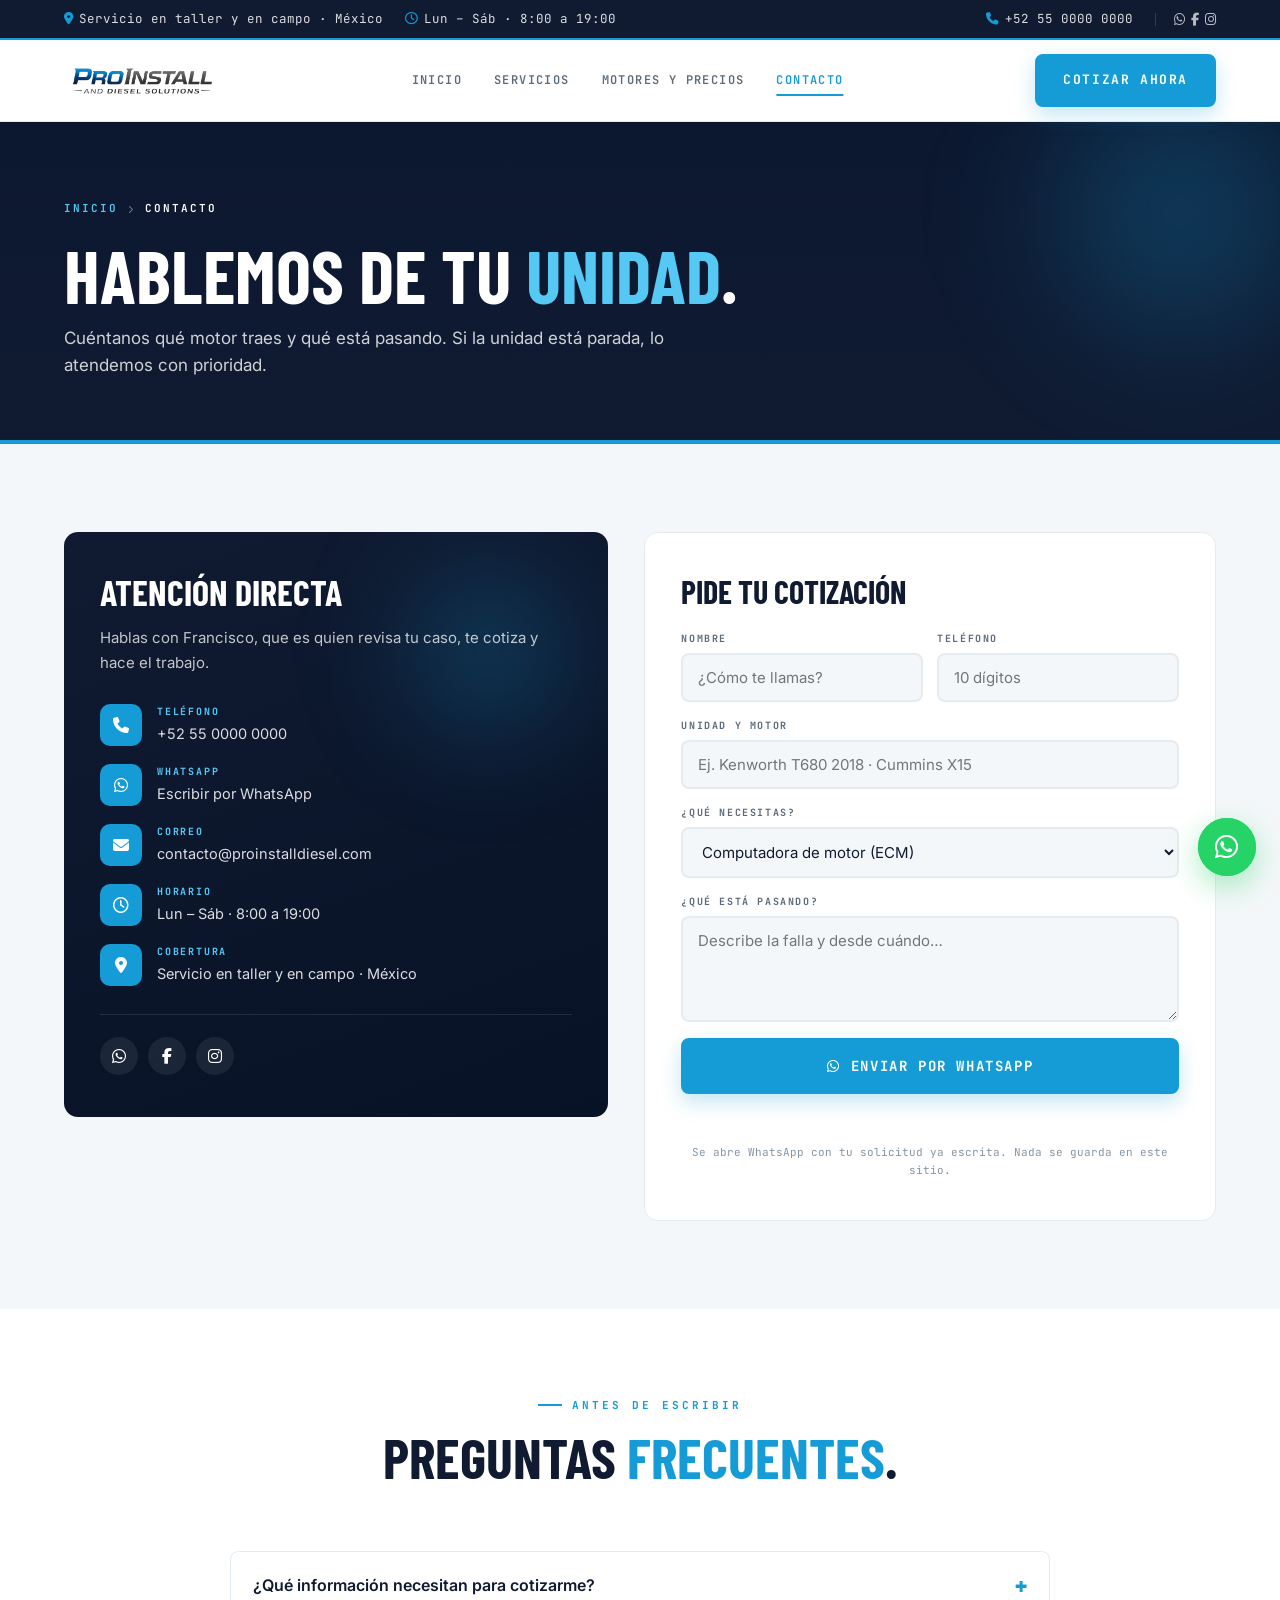
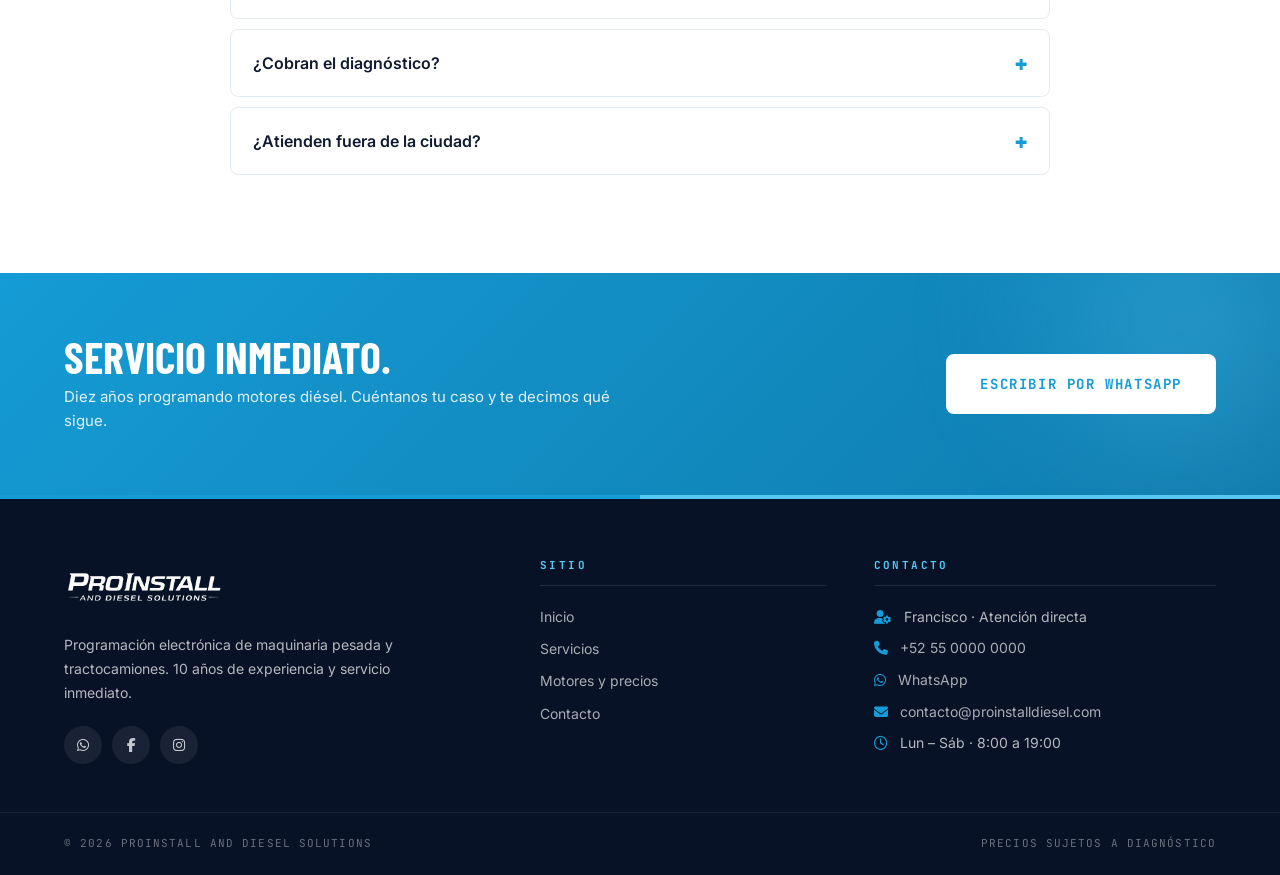
==== commit c5ee9088: "Trim site to 4 pages and apply client feedback The client found the site too long and tiring to read" ====
--- a/contacto.html
+++ b/contacto.html
@@ -4,17 +4,17 @@
 <meta charset="utf-8" />
 <meta name="viewport" content="width=device-width, initial-scale=1" />
 <title>Contacto — ProInstall And Diesel Solutions</title>
-<meta name="description" content="Contacta a Francisco en ProInstall And Diesel Solutions. Diagnóstico y programación electrónica de maquinaria pesada y tractocamiones con servicio inmediato." />
+<meta name="description" content="Contacta a Francisco en ProInstall And Diesel Solutions. Diagnóstico y programación electrónica de maquinaria pesada y tractocamiones." />
 <meta name="theme-color" content="#101b32" />
 <meta property="og:title" content="Contacto — ProInstall And Diesel Solutions" />
-<meta property="og:description" content="Contacta a Francisco en ProInstall And Diesel Solutions. Diagnóstico y programación electrónica de maquinaria pesada y tractocamiones con servicio inmediato." />
+<meta property="og:description" content="Contacta a Francisco en ProInstall And Diesel Solutions. Diagnóstico y programación electrónica de maquinaria pesada y tractocamiones." />
 <meta property="og:type" content="website" />
 <meta property="og:locale" content="es_MX" />
 <link rel="icon" type="image/png" href="assets/proinstall-logo.png" />
 <link rel="preconnect" href="https://fonts.googleapis.com" />
 <link rel="preconnect" href="https://fonts.gstatic.com" crossorigin />
 <link rel="preconnect" href="https://cdnjs.cloudflare.com" crossorigin />
-<link href="https://fonts.googleapis.com/css2?family=Barlow+Condensed:wght@500;600;700&family=Inter:wght@400;500;600;700&family=JetBrains+Mono:wght@400;600;700&display=swap" rel="stylesheet" />
+<link href="https://fonts.googleapis.com/css2?family=Barlow+Condensed:wght@600;700&family=Inter:wght@400;500;600;700&family=JetBrains+Mono:wght@600;700&display=swap" rel="stylesheet" />
 <link rel="stylesheet" href="https://cdnjs.cloudflare.com/ajax/libs/font-awesome/6.5.2/css/all.min.css" />
 <link rel="stylesheet" href="assets/styles.css" />
 </head>
@@ -27,7 +27,6 @@
       <span><i class="far fa-clock"></i> Lun – Sáb · 8:00 a 19:00</span>
     </div>
     <div class="topbar-right">
-      <a href="mailto:contacto@proinstalldiesel.com"><i class="fas fa-envelope"></i> contacto@proinstalldiesel.com</a>
       <a href="tel:+525500000000"><i class="fas fa-phone"></i> +52 55 0000 0000</a>
       <span class="topbar-social">
         <a href="https://wa.me/525500000000" target="_blank" rel="noopener" aria-label="WhatsApp"><i class="fab fa-whatsapp"></i></a>
@@ -44,13 +43,9 @@
     </a>
     <nav class="main-nav" id="mainNav" aria-label="Navegación principal">
       <button class="nav-close" id="navClose" aria-label="Cerrar menú">&times;</button>
-      <a class="nav-link" href="index.html">Inicio</a>
+            <a class="nav-link" href="index.html">Inicio</a>
       <a class="nav-link" href="servicios.html">Servicios</a>
-      <a class="nav-link" href="motores.html">Motores y Precios</a>
-      <a class="nav-link" href="modulos-ecm.html">Módulos ECM</a>
-      <a class="nav-link" href="emisiones.html">Emisiones</a>
-      <a class="nav-link" href="trabajos.html">Trabajos</a>
-      <a class="nav-link" href="nosotros.html">Nosotros</a>
+      <a class="nav-link" href="motores.html">Motores y precios</a>
       <a class="nav-link active" href="contacto.html">Contacto</a>
     </nav>
     <div class="header-cta">
@@ -66,81 +61,52 @@
   <div class="page-hero-inner">
     <nav class="breadcrumbs" aria-label="Ruta"><a href="index.html">Inicio</a><i class="fas fa-chevron-right"></i><span>Contacto</span></nav>
     <h1>Hablemos de tu <span class="accent">unidad</span>.</h1>
-    <p class="lead">Orientación inicial sin costo y cotización por escrito. Cuéntanos qué motor traes y qué está pasando; si la unidad está parada, lo atendemos con prioridad.</p>
+    <p class="lead">Cuéntanos qué motor traes y qué está pasando. Si la unidad está parada, lo atendemos con prioridad.</p>
     
   </div>
 </section>
 <section class="section section-paper">
-  <div class="container">
-    <div class="contact-grid">
-      <div class="contact-info-card reveal">
-        <h3>Atención directa</h3>
-        <p>En ProInstall hablas con Francisco, que es quien revisa tu caso, te cotiza y hace el trabajo. Sin intermediarios y sin respuestas a medias.</p>
-        <ul class="contact-info-list">
-          <li>
-            <div class="contact-info-icon"><i class="fas fa-user-gear"></i></div>
-            <div><strong>Contacto</strong><span>Francisco · Atención y diagnóstico</span></div>
-          </li>
-          <li>
-            <div class="contact-info-icon"><i class="fas fa-phone"></i></div>
-            <div><strong>Teléfono</strong><span><a href="tel:+525500000000">+52 55 0000 0000</a></span></div>
-          </li>
-          <li>
-            <div class="contact-info-icon"><i class="fab fa-whatsapp"></i></div>
-            <div><strong>WhatsApp</strong><span><a href="https://wa.me/525500000000" target="_blank" rel="noopener">Escribir por WhatsApp</a></span></div>
-          </li>
-          <li>
-            <div class="contact-info-icon"><i class="fas fa-envelope"></i></div>
-            <div><strong>Correo</strong><span><a href="mailto:contacto@proinstalldiesel.com">contacto@proinstalldiesel.com</a></span></div>
-          </li>
-          <li>
-            <div class="contact-info-icon"><i class="far fa-clock"></i></div>
-            <div><strong>Horario</strong><span>Lun – Sáb · 8:00 a 19:00</span></div>
-          </li>
-          <li>
-            <div class="contact-info-icon"><i class="fas fa-map-marker-alt"></i></div>
-            <div><strong>Cobertura</strong><span>Servicio en taller y en campo · México</span></div>
-          </li>
-        </ul>
-        <div class="contact-social">
-          <a href="https://wa.me/525500000000" target="_blank" rel="noopener" aria-label="WhatsApp"><i class="fab fa-whatsapp"></i></a>
-          <a href="https://www.facebook.com/" target="_blank" rel="noopener" aria-label="Facebook"><i class="fab fa-facebook-f"></i></a>
-          <a href="https://www.instagram.com/" target="_blank" rel="noopener" aria-label="Instagram"><i class="fab fa-instagram"></i></a>
+  <div class="container contact-grid">
+    <div class="contact-info-card reveal">
+      <h3>Atención directa</h3>
+      <p>Hablas con Francisco, que es quien revisa tu caso, te cotiza y hace el trabajo.</p>
+      <ul class="contact-info-list">
+        <li><div class="contact-info-icon"><i class="fas fa-phone"></i></div><div><strong>Teléfono</strong><span><a href="tel:+525500000000">+52 55 0000 0000</a></span></div></li>
+        <li><div class="contact-info-icon"><i class="fab fa-whatsapp"></i></div><div><strong>WhatsApp</strong><span><a href="https://wa.me/525500000000" target="_blank" rel="noopener">Escribir por WhatsApp</a></span></div></li>
+        <li><div class="contact-info-icon"><i class="fas fa-envelope"></i></div><div><strong>Correo</strong><span><a href="mailto:contacto@proinstalldiesel.com">contacto@proinstalldiesel.com</a></span></div></li>
+        <li><div class="contact-info-icon"><i class="far fa-clock"></i></div><div><strong>Horario</strong><span>Lun – Sáb · 8:00 a 19:00</span></div></li>
+        <li><div class="contact-info-icon"><i class="fas fa-map-marker-alt"></i></div><div><strong>Cobertura</strong><span>Servicio en taller y en campo · México</span></div></li>
+      </ul>
+      <div class="contact-social">
+        <a href="https://wa.me/525500000000" target="_blank" rel="noopener" aria-label="WhatsApp"><i class="fab fa-whatsapp"></i></a>
+        <a href="https://www.facebook.com/" target="_blank" rel="noopener" aria-label="Facebook"><i class="fab fa-facebook-f"></i></a>
+        <a href="https://www.instagram.com/" target="_blank" rel="noopener" aria-label="Instagram"><i class="fab fa-instagram"></i></a>
+      </div>
+    </div>
+
+    <div class="contact-form-card reveal">
+      <h3>Pide tu cotización</h3>
+      <form class="contact-form" id="contactForm" data-whatsapp="https://wa.me/525500000000">
+        <div class="form-row">
+          <label>Nombre<input name="nombre" required placeholder="¿Cómo te llamas?" /></label>
+          <label>Teléfono<input name="telefono" required type="tel" placeholder="10 dígitos" /></label>
         </div>
-      </div>
-
-      <div class="contact-form-card reveal">
-        <h3>Solicita tu cotización</h3>
-        <form class="contact-form" id="contactForm" data-whatsapp="https://wa.me/525500000000">
-          <div class="form-row">
-            <label>Nombre<input name="nombre" required placeholder="¿Cómo te llamas?" /></label>
-            <label>Empresa (opcional)<input name="empresa" placeholder="Nombre de la empresa" /></label>
-          </div>
-          <div class="form-row">
-            <label>Teléfono<input name="telefono" required type="tel" placeholder="10 dígitos" /></label>
-            <label>Correo (opcional)<input name="correo" type="email" placeholder="tu@correo.com" /></label>
-          </div>
-          <label>Unidad y motor<input name="unidad" required placeholder="Ej. Kenworth T680 2018 · Cummins X15" /></label>
-          <label>Servicio que necesitas
-            <select name="servicio" required>
-            <option>Programación de computadora de motor (ECM)</option>
-            <option>Programación de sistemas de emisiones (DPF/EGR/SCR/DEF)</option>
+        <label>Unidad y motor<input name="unidad" required placeholder="Ej. Kenworth T680 2018 · Cummins X15" /></label>
+        <label>¿Qué necesitas?
+          <select name="servicio" required>
+                      <option>Computadora de motor (ECM)</option>
+            <option>Sistemas de emisiones (DPF/EGR/SCR/DEF)</option>
             <option>Diagnóstico electrónico</option>
-            <option>Recuperación de módulo bloqueado o sin programa</option>
-            <option>Clonación de ECM para flotilla</option>
-            <option>Calibración y ajuste de parámetros</option>
-            <option>Maquinaria pesada / equipo off-road</option>
-            <option>Servicio en sitio (urgencia)</option>
-            <option>Asesoría o segunda opinión</option>
-            <option>Otro / no estoy seguro</option>
-            </select>
-          </label>
-          <label>¿Qué está pasando?<textarea name="mensaje" required rows="4" placeholder="Describe la falla, los códigos que marca y desde cuándo…"></textarea></label>
-          <button class="btn btn-primary btn-lg btn-block" type="submit"><i class="fab fa-whatsapp"></i> Enviar por WhatsApp</button>
-          <p class="form-status" aria-live="polite"></p>
-          <p class="form-note">Al enviar se abre WhatsApp con tu solicitud ya escrita. Nada se guarda en este sitio.</p>
-        </form>
-      </div>
+            <option>Módulo bloqueado o sin programación</option>
+            <option>Flotilla (varias unidades)</option>
+            <option>No estoy seguro</option>
+          </select>
+        </label>
+        <label>¿Qué está pasando?<textarea name="mensaje" required rows="4" placeholder="Describe la falla y desde cuándo…"></textarea></label>
+        <button class="btn btn-primary btn-lg btn-block" type="submit"><i class="fab fa-whatsapp"></i> Enviar por WhatsApp</button>
+        <p class="form-status" aria-live="polite"></p>
+        <p class="form-note">Se abre WhatsApp con tu solicitud ya escrita. Nada se guarda en este sitio.</p>
+      </form>
     </div>
   </div>
 </section>
@@ -148,41 +114,21 @@
 <section class="section section-light">
   <div class="container">
     <div class="section-head center reveal">
-      <span class="eyebrow">Urgencias</span>
-      <h2 class="section-title">¿Unidad parada <span class="accent">ahora mismo</span>?</h2>
-      <p class="section-sub">Para unidades detenidas en carretera, obra o patio, la llamada es más rápida que el formulario.</p>
-    </div>
-    <div class="why-grid">
-      <a class="why-card reveal" href="tel:+525500000000"><i class="fas fa-phone"></i><h4>Llamar</h4><p>+52 55 0000 0000 — atención prioritaria para unidades detenidas.</p></a>
-      <a class="why-card reveal" href="https://wa.me/525500000000" target="_blank" rel="noopener"><i class="fab fa-whatsapp"></i><h4>WhatsApp</h4><p>Manda fotos del tablero, de la etiqueta del módulo y los códigos.</p></a>
-      <a class="why-card reveal" href="mailto:contacto@proinstalldiesel.com"><i class="fas fa-envelope"></i><h4>Correo</h4><p>contacto@proinstalldiesel.com — para cotizaciones de flotilla y órdenes de compra.</p></a>
-      <a class="why-card reveal" href="motores.html"><i class="fas fa-list"></i><h4>Ver precios</h4><p>Consulta la lista de motores que programamos antes de escribir.</p></a>
-    </div>
-  </div>
-</section>
-
-<section class="section section-paper">
-  <div class="container">
-    <div class="section-head center reveal">
       <span class="eyebrow">Antes de escribir</span>
       <h2 class="section-title">Preguntas <span class="accent">frecuentes</span>.</h2>
     </div>
     <div class="faq-list reveal">
     <div class="faq-item">
-      <button class="faq-q" aria-expanded="false">¿Cuánto tardan en responder?</button>
-      <div class="faq-a"><div class="faq-a-inner">Contestamos por WhatsApp el mismo día en horario de atención. Si la unidad está parada, márcanos directo al teléfono: las urgencias se atienden primero.</div></div>
-    </div>
-    <div class="faq-item">
       <button class="faq-q" aria-expanded="false">¿Qué información necesitan para cotizarme?</button>
-      <div class="faq-a"><div class="faq-a-inner">Marca, modelo y año de la unidad, el motor que trae y qué está pasando. Si tienes los códigos de falla o una foto de la etiqueta del módulo, mejor: con eso la cotización es mucho más precisa.</div></div>
+      <div class="faq-a"><div class="faq-a-inner">Marca, modelo y año de la unidad, el motor que trae y qué está pasando. Si tienes los códigos de falla o una foto de la etiqueta del módulo, la cotización sale más precisa.</div></div>
     </div>
     <div class="faq-item">
       <button class="faq-q" aria-expanded="false">¿Cobran el diagnóstico?</button>
-      <div class="faq-a"><div class="faq-a-inner">El diagnóstico se cotiza por separado y se descuenta del servicio si autorizas el trabajo. La orientación inicial por WhatsApp no tiene costo.</div></div>
+      <div class="faq-a"><div class="faq-a-inner">El diagnóstico se cotiza aparte y se descuenta del servicio si autorizas el trabajo. La orientación inicial por WhatsApp no tiene costo.</div></div>
     </div>
     <div class="faq-item">
       <button class="faq-q" aria-expanded="false">¿Atienden fuera de la ciudad?</button>
-      <div class="faq-a"><div class="faq-a-inner">Sí. Para unidades completas coordinamos visita técnica; para módulos podemos recibirlos por paquetería, programarlos y devolverlos listos para instalar.</div></div>
+      <div class="faq-a"><div class="faq-a-inner">Sí. Para unidades completas coordinamos visita; los módulos también los podemos recibir por paquetería, programarlos y devolverlos listos.</div></div>
     </div>
     </div>
   </div>
@@ -190,14 +136,8 @@
 
 <section class="cta-band">
   <div class="container cta-inner">
-    <div>
-      <h3>Servicio inmediato, diagnóstico claro.</h3>
-      <p>Diez años programando motores diésel. Cuéntanos tu caso y te decimos qué sigue.</p>
-    </div>
-    <div class="cta-actions">
-      <a class="btn btn-lg btn-light" href="https://wa.me/525500000000">Escribir por WhatsApp</a>
-      
-    </div>
+    <div><h3>Servicio inmediato.</h3><p>Diez años programando motores diésel. Cuéntanos tu caso y te decimos qué sigue.</p></div>
+    <div class="cta-actions"><a class="btn btn-lg btn-light" href="https://wa.me/525500000000">Escribir por WhatsApp</a></div>
   </div>
 </section>
 </main>
@@ -205,8 +145,8 @@
   <div class="container">
     <div class="footer-grid">
       <div class="footer-brand">
-        <a class="brand" href="index.html"><img class="brand-logo" src="assets/proinstall-logo.png" alt="ProInstall And Diesel Solutions" /></a>
-        <p>Programación electrónica de maquinaria pesada y tractocamiones. 10 años resolviendo fallas de computadoras de motor y sistemas de emisiones, con servicio inmediato.</p>
+        <a class="brand" href="index.html"><img class="brand-logo" src="assets/proinstall-logo-blanco.png" alt="ProInstall And Diesel Solutions" /></a>
+        <p>Programación electrónica de maquinaria pesada y tractocamiones. 10 años de experiencia y servicio inmediato.</p>
         <div class="footer-social">
           <a href="https://wa.me/525500000000" target="_blank" rel="noopener" aria-label="WhatsApp"><i class="fab fa-whatsapp"></i></a>
           <a href="https://www.facebook.com/" target="_blank" rel="noopener" aria-label="Facebook"><i class="fab fa-facebook-f"></i></a>
@@ -214,45 +154,30 @@
         </div>
       </div>
       <div class="footer-col">
-        <h5>Servicios</h5>
+        <h5>Sitio</h5>
         <ul>
-        <li><a href="servicios.html#ecm">Programación de computadoras de motor</a></li>
-        <li><a href="servicios.html#emisiones">Programación de sistemas de emisiones</a></li>
-        <li><a href="servicios.html#diagnostico">Diagnóstico electrónico</a></li>
-        <li><a href="servicios.html#recuperacion">Recuperación de módulos</a></li>
-        <li><a href="servicios.html#clonacion">Clonación para flotillas</a></li>
-        <li><a href="servicios.html#offroad">Maquinaria pesada off-road</a></li>
-        <li><a href="motores.html">Motores y precios</a></li>
-        </ul>
-      </div>
-      <div class="footer-col">
-        <h5>Empresa</h5>
-        <ul>
-        <li><a href="nosotros.html">Sobre ProInstall</a></li>
-        <li><a href="nosotros.html#proceso">Nuestro proceso</a></li>
-        <li><a href="nosotros.html#equipo">Equipamiento</a></li>
-        <li><a href="modulos-ecm.html">Módulos ECM por marca</a></li>
-        <li><a href="trabajos.html">Trabajos anteriores</a></li>
-        <li><a href="contacto.html">Contacto</a></li>
+          <li><a href="index.html">Inicio</a></li>
+          <li><a href="servicios.html">Servicios</a></li>
+          <li><a href="motores.html">Motores y precios</a></li>
+          <li><a href="contacto.html">Contacto</a></li>
         </ul>
       </div>
       <div class="footer-col">
         <h5>Contacto</h5>
         <ul class="footer-contact">
-          <li><i class="fas fa-user-gear"></i><span>Francisco · Atención y diagnóstico</span></li>
+          <li><i class="fas fa-user-gear"></i><span>Francisco · Atención directa</span></li>
           <li><i class="fas fa-phone"></i><a href="tel:+525500000000">+52 55 0000 0000</a></li>
-          <li><i class="fab fa-whatsapp"></i><a href="https://wa.me/525500000000" target="_blank" rel="noopener">WhatsApp directo</a></li>
+          <li><i class="fab fa-whatsapp"></i><a href="https://wa.me/525500000000" target="_blank" rel="noopener">WhatsApp</a></li>
           <li><i class="fas fa-envelope"></i><a href="mailto:contacto@proinstalldiesel.com">contacto@proinstalldiesel.com</a></li>
           <li><i class="far fa-clock"></i><span>Lun – Sáb · 8:00 a 19:00</span></li>
-          <li><i class="fas fa-map-marker-alt"></i><span>Servicio en taller y en campo · México</span></li>
         </ul>
       </div>
     </div>
   </div>
   <div class="footer-bottom">
     <div class="container footer-bottom-inner">
-      <span>© 2026 ProInstall And Diesel Solutions · Todos los derechos reservados</span>
-      <span>Precios e información sujetos a diagnóstico</span>
+      <span>© 2026 ProInstall And Diesel Solutions</span>
+      <span>Precios sujetos a diagnóstico</span>
     </div>
   </div>
 </footer>
--- a/assets/styles.css
+++ b/assets/styles.css
@@ -1,27 +1,22 @@
 /* ================================================================
-   PROINSTALL AND DIESEL SOLUTIONS — DESIGN SYSTEM
-   Estructura industrial diésel · paleta de marca ProInstall
+   PROINSTALL AND DIESEL SOLUTIONS — SISTEMA DE DISEÑO
    ================================================================ */
 
 :root {
-  /* Paleta ProInstall */
-  --pi-blue:        #159bd5;
-  --pi-blue-deep:   #0f7cad;
-  --pi-blue-soft:   rgba(21, 155, 213, .10);
-  --pi-sky:         #55c8f4;
-  --pi-sky-dk:      #2ba7dd;
-  --pi-sky-soft:    rgba(85, 200, 244, .14);
-  --pi-ink:         #101b32;
-  --pi-ink-2:       #0c1830;
-  --pi-ink-3:       #081226;
-  --pi-navy:        #11294b;
+  --pi-blue:      #159bd5;
+  --pi-blue-deep: #0f7cad;
+  --pi-blue-soft: rgba(21, 155, 213, .10);
+  --pi-sky:       #55c8f4;
+  --pi-sky-dk:    #2ba7dd;
+  --pi-ink:       #101b32;
+  --pi-ink-2:     #0c1830;
+  --pi-ink-3:     #081226;
 
   --white:    #ffffff;
   --paper:    #f4f7f9;
   --steel-50: #f2f6f9;
   --steel-100:#e4ecf1;
   --steel-200:#d2dee6;
-  --steel-300:#b0c1cd;
   --steel-400:#8496a5;
   --steel-500:#5b6b7a;
   --steel-600:#39485a;
@@ -30,787 +25,408 @@
   --font-body:    'Inter', 'Helvetica Neue', Arial, sans-serif;
   --font-mono:    'JetBrains Mono', 'IBM Plex Mono', monospace;
 
-  --container: 1280px;
+  --container: 1200px;
   --gutter: 24px;
-  --radius-sm: 4px;
-  --radius:    8px;
+  --radius: 8px;
   --radius-lg: 14px;
   --shadow-sm: 0 2px 6px rgba(16, 27, 50, .07);
   --shadow:    0 12px 30px rgba(16, 27, 50, .12);
   --shadow-lg: 0 24px 60px rgba(16, 27, 50, .20);
-  --shadow-blue: 0 14px 35px rgba(21, 155, 213, .30);
 }
 
 *, *::before, *::after { box-sizing: border-box; }
 html { scroll-behavior: smooth; -webkit-text-size-adjust: 100%; }
 body {
-  margin: 0;
-  font-family: var(--font-body);
-  font-size: 16px;
-  line-height: 1.6;
-  color: var(--pi-ink);
-  background: var(--white);
-  overflow-x: hidden;
-  -webkit-font-smoothing: antialiased;
+  margin: 0; font-family: var(--font-body); font-size: 16px; line-height: 1.6;
+  color: var(--pi-ink); background: var(--white); overflow-x: hidden; -webkit-font-smoothing: antialiased;
 }
 img, svg { max-width: 100%; height: auto; display: block; }
 a { color: inherit; text-decoration: none; }
 button { cursor: pointer; font-family: inherit; border: none; background: none; }
 ul { list-style: none; padding: 0; margin: 0; }
-h1, h2, h3, h4, h5, h6 { margin: 0 0 .5em; line-height: 1.15; font-weight: 700; }
-
-.container {
-  width: 100%;
-  max-width: var(--container);
-  margin: 0 auto;
-  padding: 0 var(--gutter);
-}
-.skip-link {
-  position: absolute; left: -9999px; top: 0; z-index: 999;
-  background: var(--pi-blue); color: #fff; padding: 12px 18px;
-  font-family: var(--font-mono); font-size: 12px;
-}
+h1, h2, h3, h4, h5 { margin: 0 0 .5em; line-height: 1.15; font-weight: 700; }
+
+.container { width: 100%; max-width: var(--container); margin: 0 auto; padding: 0 var(--gutter); }
+.skip-link { position: absolute; left: -9999px; top: 0; z-index: 999; background: var(--pi-blue); color: #fff; padding: 12px 18px; font-family: var(--font-mono); font-size: 12px; }
 .skip-link:focus { left: 8px; top: 8px; }
 
-/* TIPOGRAFÍA */
+/* ── Tipografía de sección ───────────────────────────────── */
 .eyebrow {
   display: inline-flex; align-items: center; gap: 10px;
-  font-family: var(--font-mono);
-  font-size: 12px; font-weight: 700; letter-spacing: 3px;
-  text-transform: uppercase; color: var(--pi-blue); margin-bottom: 18px;
-}
-.eyebrow::before { content: ''; display: inline-block; width: 24px; height: 2px; background: var(--pi-blue); }
+  font-family: var(--font-mono); font-size: 11px; font-weight: 700; letter-spacing: 3px;
+  text-transform: uppercase; color: var(--pi-blue); margin-bottom: 16px;
+}
+.eyebrow::before { content: ''; width: 24px; height: 2px; background: var(--pi-blue); }
 .eyebrow.on-dark { color: var(--pi-sky); }
 .eyebrow.on-dark::before { background: var(--pi-sky); }
 
 .section-title {
-  font-family: var(--font-display);
-  font-size: clamp(38px, 5.2vw, 66px);
-  font-weight: 700; line-height: .95; letter-spacing: -.01em;
-  text-transform: uppercase; color: var(--pi-ink); margin: 0 0 22px;
+  font-family: var(--font-display); font-size: clamp(34px, 4.6vw, 56px);
+  font-weight: 700; line-height: .98; text-transform: uppercase; color: var(--pi-ink); margin: 0 0 18px;
 }
 .section-title .accent { color: var(--pi-blue); }
 .section-title.on-dark { color: var(--white); }
 .section-title.on-dark .accent { color: var(--pi-sky); }
-
-.section-sub { font-size: 17px; line-height: 1.7; color: var(--steel-500); max-width: 720px; margin: 0; }
+.section-sub { font-size: 16px; line-height: 1.7; color: var(--steel-500); max-width: 640px; margin: 0; }
 .section-sub.on-dark { color: rgba(255,255,255,.75); }
-.section-head { margin-bottom: 56px; }
+.section-head { margin-bottom: 48px; }
 .section-head.center { text-align: center; display: flex; flex-direction: column; align-items: center; }
 
-/* BUTTONS */
+/* ── Botones ─────────────────────────────────────────────── */
 .btn {
   display: inline-flex; align-items: center; justify-content: center; gap: 10px;
-  padding: 14px 26px;
-  font-family: var(--font-mono);
-  font-size: 13px; font-weight: 700; letter-spacing: 2px; text-transform: uppercase;
-  border: 2px solid transparent; border-radius: var(--radius);
-  cursor: pointer; transition: all .25s ease; white-space: nowrap;
+  padding: 14px 26px; font-family: var(--font-mono); font-size: 13px; font-weight: 700;
+  letter-spacing: 1.6px; text-transform: uppercase; border: 2px solid transparent;
+  border-radius: var(--radius); transition: all .25s ease; white-space: nowrap;
 }
 .btn-lg { padding: 17px 32px; font-size: 14px; }
 .btn-block { width: 100%; }
-.btn-primary {
-  background: var(--pi-blue); color: var(--white); border-color: var(--pi-blue);
-  box-shadow: 0 8px 20px rgba(21,155,213,.25);
-}
-.btn-primary:hover { background: var(--pi-blue-deep); border-color: var(--pi-blue-deep); transform: translateY(-2px); box-shadow: 0 12px 28px rgba(21,155,213,.35); }
-.btn-sky { background: var(--pi-sky); color: var(--pi-ink); border-color: var(--pi-sky); }
-.btn-sky:hover { background: var(--pi-sky-dk); border-color: var(--pi-sky-dk); transform: translateY(-2px); }
+.btn-primary { background: var(--pi-blue); color: var(--white); border-color: var(--pi-blue); box-shadow: 0 8px 20px rgba(21,155,213,.25); }
+.btn-primary:hover { background: var(--pi-blue-deep); border-color: var(--pi-blue-deep); transform: translateY(-2px); }
 .btn-light { background: var(--white); color: var(--pi-blue); border-color: var(--white); }
 .btn-light:hover { background: var(--pi-sky); border-color: var(--pi-sky); color: var(--pi-ink); }
-.btn-ghost { background: transparent; color: var(--pi-ink); border-color: var(--pi-ink); }
-.btn-ghost:hover { background: var(--pi-ink); color: var(--white); }
 .btn-outline-light { background: transparent; color: var(--white); border-color: rgba(255,255,255,.4); }
 .btn-outline-light:hover { background: var(--white); color: var(--pi-blue); border-color: var(--white); }
 
-/* TOPBAR */
-.topbar {
-  background: var(--pi-ink); color: rgba(255,255,255,.75);
-  font-size: 12.5px; font-family: var(--font-mono); letter-spacing: .5px;
-  border-bottom: 2px solid var(--pi-blue);
-}
-.topbar-inner {
-  max-width: var(--container); margin: 0 auto; padding: 9px var(--gutter);
-  display: flex; align-items: center; justify-content: space-between; gap: 24px; flex-wrap: wrap;
-}
+/* ── Topbar ──────────────────────────────────────────────── */
+.topbar { background: var(--pi-ink); color: rgba(255,255,255,.75); font-size: 12.5px; font-family: var(--font-mono); border-bottom: 2px solid var(--pi-blue); }
+.topbar-inner { max-width: var(--container); margin: 0 auto; padding: 9px var(--gutter); display: flex; align-items: center; justify-content: space-between; gap: 24px; flex-wrap: wrap; }
 .topbar-left, .topbar-right { display: flex; align-items: center; gap: 22px; flex-wrap: wrap; }
-.topbar a { color: rgba(255,255,255,.85); transition: color .2s; display: inline-flex; align-items: center; gap: 6px; }
+.topbar a, .topbar span { color: rgba(255,255,255,.85); display: inline-flex; align-items: center; gap: 6px; transition: color .2s; }
 .topbar a:hover { color: var(--pi-sky); }
 .topbar i { color: var(--pi-blue); }
-.topbar span { display: inline-flex; align-items: center; gap: 6px; }
 .topbar-social { display: flex; gap: 14px; padding-left: 18px; border-left: 1px solid rgba(255,255,255,.15); }
 .topbar-social a i { color: rgba(255,255,255,.7); font-size: 13px; }
 .topbar-social a:hover i { color: var(--pi-sky); }
-@media (max-width: 760px) { .topbar { display: none; } }
-
-/* HEADER */
-.header {
-  background: var(--white); border-bottom: 1px solid var(--steel-100);
-  position: sticky; top: 0; z-index: 100; transition: all .3s ease;
-}
+@media (max-width: 860px) { .topbar { display: none; } }
+
+/* ── Header ──────────────────────────────────────────────── */
+.header { background: var(--white); border-bottom: 1px solid var(--steel-100); position: sticky; top: 0; z-index: 100; transition: all .3s ease; }
 .header.scrolled { box-shadow: var(--shadow-sm); border-bottom-color: var(--pi-blue); }
-.header-inner {
-  max-width: var(--container); margin: 0 auto; padding: 14px var(--gutter);
-  display: flex; align-items: center; justify-content: space-between; gap: 20px;
-}
-.brand { display: flex; align-items: center; gap: 12px; flex-shrink: 0; }
-.brand-logo { height: 52px; width: auto; flex-shrink: 0; display: block; }
-.footer .brand-logo { height: 58px; }
-.footer .brand { background: var(--white); border-radius: 6px; padding: 10px 14px; display: inline-flex; }
-.main-nav { display: flex; align-items: center; gap: 2px; }
-.nav-link {
-  position: relative; padding: 10px 13px;
-  font-family: var(--font-mono);
-  font-size: 11.5px; font-weight: 600; letter-spacing: 1.3px; text-transform: uppercase;
-  color: var(--steel-500); transition: color .2s;
-}
-.nav-link::after {
-  content: ''; position: absolute; bottom: 4px; left: 50%; transform: translateX(-50%);
-  width: 0; height: 2px; background: var(--pi-blue); transition: width .25s ease;
-}
+.header-inner { max-width: var(--container); margin: 0 auto; padding: 14px var(--gutter); display: flex; align-items: center; justify-content: space-between; gap: 20px; }
+.brand { display: flex; align-items: center; flex-shrink: 0; }
+.brand-logo { height: 52px; width: auto; display: block; }
+.main-nav { display: flex; align-items: center; gap: 4px; }
+.nav-link { position: relative; padding: 10px 14px; font-family: var(--font-mono); font-size: 12px; font-weight: 600; letter-spacing: 1.4px; text-transform: uppercase; color: var(--steel-500); transition: color .2s; }
+.nav-link::after { content: ''; position: absolute; bottom: 4px; left: 50%; transform: translateX(-50%); width: 0; height: 2px; background: var(--pi-blue); transition: width .25s ease; }
 .nav-link:hover, .nav-link.active { color: var(--pi-blue); }
-.nav-link.active::after, .nav-link:hover::after { width: calc(100% - 26px); }
+.nav-link.active::after, .nav-link:hover::after { width: calc(100% - 28px); }
 .header-cta { display: flex; align-items: center; gap: 12px; }
 .nav-toggle { display: none; width: 38px; height: 38px; flex-direction: column; justify-content: center; align-items: center; gap: 5px; }
-.nav-toggle span { display: block; width: 22px; height: 2px; background: var(--pi-ink); transition: all .3s; }
-.nav-close { display: none; }
-.nav-backdrop { display: none; }
-@media (max-width: 1180px) {
+.nav-toggle span { display: block; width: 22px; height: 2px; background: var(--pi-ink); }
+.nav-close, .nav-backdrop { display: none; }
+@media (max-width: 900px) {
   .main-nav {
-    position: fixed; top: 0; right: -320px; width: 290px; height: 100vh;
-    background: var(--pi-ink); flex-direction: column; align-items: stretch;
-    padding: 80px 24px 24px; gap: 4px; transition: right .3s ease; z-index: 110; overflow-y: auto;
+    position: fixed; top: 0; right: -320px; width: 285px; height: 100vh; background: var(--pi-ink);
+    flex-direction: column; align-items: stretch; padding: 76px 24px 24px; gap: 4px;
+    transition: right .3s ease; z-index: 110; overflow-y: auto;
   }
   .main-nav.open { right: 0; }
-  .main-nav .nav-link { color: rgba(255,255,255,.85); font-size: 14px; padding: 14px 0; border-bottom: 1px solid rgba(255,255,255,.08); }
+  .main-nav .nav-link { color: rgba(255,255,255,.85); font-size: 14px; padding: 15px 0; border-bottom: 1px solid rgba(255,255,255,.08); }
   .main-nav .nav-link.active, .main-nav .nav-link:hover { color: var(--pi-sky); }
   .main-nav .nav-link::after { display: none; }
   .nav-toggle { display: flex; }
   .header-cta .btn { display: none; }
-  .nav-close {
-    display: block; position: absolute; top: 18px; right: 18px;
-    width: 40px; height: 40px; border-radius: 50%;
-    background: rgba(255,255,255,.08); color: #fff; font-size: 26px; line-height: 1;
-  }
+  .nav-close { display: block; position: absolute; top: 18px; right: 18px; width: 40px; height: 40px; border-radius: 50%; background: rgba(255,255,255,.08); color: #fff; font-size: 26px; line-height: 1; }
   .nav-close:hover { background: var(--pi-blue); }
-  /* Por debajo de .header (z-index 100): el drawer vive dentro del header,
-     así que el backdrop tiene que quedar detrás de su contexto de apilamiento. */
+  /* Debajo de .header (z-index 100): el drawer vive dentro del header. */
   .nav-backdrop.show { display: block; position: fixed; inset: 0; background: rgba(8,18,38,.55); z-index: 95; }
 }
 
-/* HERO */
+/* ── Hero ────────────────────────────────────────────────── */
 .hero {
-  position: relative;
+  position: relative; color: var(--white); overflow: hidden;
+  border-bottom: 4px solid var(--pi-blue); min-height: 560px;
   background:
-    linear-gradient(90deg,
-      rgba(8,18,38,.97) 0%, rgba(8,18,38,.95) 35%, rgba(8,18,38,.80) 52%,
-      rgba(8,18,38,.42) 72%, rgba(8,18,38,.12) 88%, rgba(8,18,38,0) 100%),
+    linear-gradient(90deg, rgba(8,18,38,.97) 0%, rgba(8,18,38,.94) 36%, rgba(8,18,38,.76) 54%, rgba(8,18,38,.34) 76%, rgba(8,18,38,0) 100%),
     url('https://images.unsplash.com/photo-1599256872237-5dcc0fbe9668?auto=format&fit=crop&w=1800&q=80') no-repeat right center / cover,
     var(--pi-ink);
-  color: var(--white); padding: 0; overflow: hidden;
-  border-bottom: 4px solid var(--pi-blue); min-height: 640px;
-}
-.hero-grid-bg {
-  position: absolute; inset: 0;
-  background-image:
-    linear-gradient(rgba(255,255,255,.025) 1px, transparent 1px),
-    linear-gradient(90deg, rgba(255,255,255,.025) 1px, transparent 1px);
-  background-size: 60px 60px;
-  mask-image: linear-gradient(90deg, black 0%, black 35%, transparent 65%);
-  -webkit-mask-image: linear-gradient(90deg, black 0%, black 35%, transparent 65%);
-  pointer-events: none;
-}
-.hero::before, .hero::after { content: ''; position: absolute; border-radius: 50%; filter: blur(80px); pointer-events: none; }
-.hero::before { width: 500px; height: 500px; background: radial-gradient(circle, rgba(21,155,213,.22), transparent 70%); top: -120px; right: -100px; }
-.hero::after  { width: 400px; height: 400px; background: radial-gradient(circle, rgba(85,200,244,.12), transparent 70%); bottom: -100px; left: -50px; }
-.hero-inner { position: relative; z-index: 2; max-width: var(--container); margin: 0 auto; padding: 90px var(--gutter) 100px; }
-.hero-left { max-width: 660px; }
+}
+.hero::after { content: ''; position: absolute; width: 480px; height: 480px; border-radius: 50%; background: radial-gradient(circle, rgba(21,155,213,.22), transparent 70%); top: -140px; right: -90px; filter: blur(80px); pointer-events: none; }
+.hero-inner { position: relative; z-index: 2; max-width: var(--container); margin: 0 auto; padding: 86px var(--gutter) 90px; }
+.hero-left { max-width: 620px; }
 .hero-tagline {
   display: inline-flex; align-items: center; gap: 12px; padding: 8px 18px;
   background: rgba(85,200,244,.10); border: 1px solid rgba(85,200,244,.4); border-radius: 50px;
-  font-family: var(--font-mono); font-size: 11px; font-weight: 700; letter-spacing: 2.5px;
-  text-transform: uppercase; color: var(--pi-sky); margin-bottom: 30px;
+  font-family: var(--font-mono); font-size: 11px; font-weight: 700; letter-spacing: 2px;
+  text-transform: uppercase; color: var(--pi-sky); margin-bottom: 26px;
 }
 .hero-tagline .blink { width: 8px; height: 8px; background: var(--pi-sky); border-radius: 50%; animation: pulse-dot 1.6s infinite; }
-@keyframes pulse-dot {
-  0%, 100% { opacity: 1; box-shadow: 0 0 0 0 rgba(85,200,244,.6); }
-  50%      { opacity: .5; box-shadow: 0 0 0 6px rgba(85,200,244,0); }
-}
-.hero-title {
-  font-family: var(--font-display);
-  font-size: clamp(46px, 7.4vw, 94px);
-  font-weight: 700; line-height: .92; letter-spacing: -.005em;
-  text-transform: uppercase; margin: 0 0 24px; color: var(--white);
-  text-shadow: 0 2px 28px rgba(0,0,0,.55);
-}
-.hero-title .word-blue { color: var(--pi-blue); }
-.hero-title .word-sky  { color: var(--pi-sky); }
-.hero-title .word-stroke { -webkit-text-stroke: 2px var(--white); color: transparent; }
-.hero-lead { font-size: 18px; line-height: 1.65; color: rgba(255,255,255,.88); margin: 0 0 38px; max-width: 580px; text-shadow: 0 1px 14px rgba(0,0,0,.7); }
-.hero-actions { display: flex; gap: 14px; flex-wrap: wrap; margin-bottom: 50px; }
-.hero-stats { display: grid; grid-template-columns: repeat(4, 1fr); border-top: 1px solid rgba(255,255,255,.12); padding-top: 28px; }
+@keyframes pulse-dot { 0%,100% { opacity: 1; box-shadow: 0 0 0 0 rgba(85,200,244,.6); } 50% { opacity: .5; box-shadow: 0 0 0 6px rgba(85,200,244,0); } }
+.hero-title { font-family: var(--font-display); font-size: clamp(44px, 6.8vw, 82px); font-weight: 700; line-height: .95; text-transform: uppercase; margin: 0 0 22px; text-shadow: 0 2px 28px rgba(0,0,0,.55); }
+.hero-title .word-sky { color: var(--pi-sky); }
+.hero-lead { font-size: 18px; line-height: 1.6; color: rgba(255,255,255,.88); margin: 0 0 34px; max-width: 520px; text-shadow: 0 1px 14px rgba(0,0,0,.7); }
+.hero-actions { display: flex; gap: 14px; flex-wrap: wrap; margin-bottom: 46px; }
+.hero-stats { display: grid; grid-template-columns: repeat(3, 1fr); border-top: 1px solid rgba(255,255,255,.14); padding-top: 26px; max-width: 540px; }
 .hero-stat { padding-right: 20px; border-right: 1px solid rgba(255,255,255,.10); }
 .hero-stat:last-child { border-right: none; }
-.hero-stat-num { display: block; font-family: var(--font-display); font-size: 44px; font-weight: 700; line-height: 1; color: var(--pi-sky); margin-bottom: 6px; }
-.hero-stat-label { display: block; font-family: var(--font-mono); font-size: 10px; font-weight: 600; letter-spacing: 1.8px; text-transform: uppercase; color: rgba(255,255,255,.55); line-height: 1.4; }
+.hero-stat-num { display: block; font-family: var(--font-display); font-size: 42px; font-weight: 700; line-height: 1; color: var(--pi-sky); margin-bottom: 5px; }
+.hero-stat-label { display: block; font-family: var(--font-mono); font-size: 10px; font-weight: 600; letter-spacing: 1.6px; text-transform: uppercase; color: rgba(255,255,255,.58); line-height: 1.4; }
 @media (max-width: 900px) {
-  .hero { background-position: right -180px center; min-height: 0; }
-  .hero-inner { padding: 60px var(--gutter) 70px; }
-  .hero-stats { grid-template-columns: repeat(2, 1fr); gap: 24px 0; }
+  .hero { background-position: right -200px center; min-height: 0; }
+  .hero-inner { padding: 56px var(--gutter) 64px; }
+}
+@media (max-width: 540px) {
+  .hero-actions .btn { width: 100%; }
+  .hero-stats { grid-template-columns: 1fr 1fr; gap: 20px 0; }
   .hero-stat:nth-child(2) { border-right: none; }
 }
-@media (max-width: 540px) { .hero-actions .btn { width: 100%; } }
-
-/* TICKER DE MARCAS */
-.hero-ticker { background: var(--pi-ink-3); border-bottom: 1px solid rgba(255,255,255,.07); overflow: hidden; padding: 16px 0; }
-.ticker-track { display: flex; gap: 52px; width: max-content; animation: ticker 38s linear infinite; }
-.ticker-item {
-  font-family: var(--font-display); font-size: 21px; font-weight: 700; letter-spacing: 2px;
-  text-transform: uppercase; color: rgba(255,255,255,.34); white-space: nowrap; transition: color .2s;
-}
-.ticker-item:hover { color: var(--pi-sky); }
-@keyframes ticker { from { transform: translateX(0); } to { transform: translateX(-50%); } }
-@media (prefers-reduced-motion: reduce) { .ticker-track { animation: none; } }
-
-/* BENEFITS STRIP */
-.benefits-strip { background: var(--pi-sky); padding: 28px 0; position: relative; overflow: hidden; }
-.benefits-strip::before {
-  content: ''; position: absolute; inset: 0;
-  background-image: repeating-linear-gradient(45deg, rgba(16,27,50,.05) 0 2px, transparent 2px 14px);
-  pointer-events: none;
-}
-.benefits-grid { position: relative; display: grid; grid-template-columns: repeat(4, 1fr); gap: 30px; }
-.benefit-item { display: flex; align-items: center; gap: 14px; border-right: 1px solid rgba(16,27,50,.18); padding-right: 30px; }
+
+/* ── Banda de beneficios ─────────────────────────────────── */
+.benefits-strip { background: var(--pi-sky); padding: 24px 0; }
+.benefits-grid { display: grid; grid-template-columns: repeat(4, 1fr); gap: 26px; }
+.benefit-item { display: flex; align-items: center; gap: 14px; border-right: 1px solid rgba(16,27,50,.18); padding-right: 26px; }
 .benefit-item:last-child { border-right: none; padding-right: 0; }
-.benefit-icon {
-  width: 44px; height: 44px; background: var(--pi-ink); color: var(--pi-sky);
-  border-radius: 50%; display: flex; align-items: center; justify-content: center; font-size: 18px; flex-shrink: 0;
-}
-.benefit-text strong { display: block; font-family: var(--font-display); font-size: 20px; font-weight: 700; letter-spacing: .5px; color: var(--pi-ink); text-transform: uppercase; line-height: 1; margin-bottom: 4px; }
-.benefit-text small { display: block; font-family: var(--font-mono); font-size: 10.5px; font-weight: 600; letter-spacing: 1.2px; text-transform: uppercase; color: var(--pi-ink); opacity: .72; }
-@media (max-width: 900px) { .benefits-grid { grid-template-columns: repeat(2, 1fr); gap: 20px; } .benefit-item:nth-child(2) { border-right: none; } }
-@media (max-width: 540px) {
-  .benefits-grid { grid-template-columns: 1fr; }
-  .benefit-item { border-right: none; padding-right: 0; padding-bottom: 16px; border-bottom: 1px solid rgba(16,27,50,.18); }
-  .benefit-item:last-child { border-bottom: none; padding-bottom: 0; }
-}
-
-/* SECTION DEFAULTS */
-.section { padding: 100px 0; position: relative; }
+.benefit-icon { width: 42px; height: 42px; background: var(--pi-ink); color: var(--pi-sky); border-radius: 50%; display: flex; align-items: center; justify-content: center; font-size: 17px; flex-shrink: 0; }
+.benefit-text strong { display: block; font-family: var(--font-display); font-size: 20px; font-weight: 700; color: var(--pi-ink); text-transform: uppercase; line-height: 1; margin-bottom: 3px; }
+.benefit-text small { display: block; font-family: var(--font-mono); font-size: 10px; font-weight: 600; letter-spacing: 1.1px; text-transform: uppercase; color: var(--pi-ink); opacity: .72; }
+@media (max-width: 900px) { .benefits-grid { grid-template-columns: repeat(2, 1fr); gap: 18px; } .benefit-item:nth-child(2) { border-right: none; } }
+@media (max-width: 520px) { .benefits-grid { grid-template-columns: 1fr; } .benefit-item { border-right: none; padding-right: 0; } }
+
+/* ── Secciones ───────────────────────────────────────────── */
+.section { padding: 88px 0; position: relative; }
 .section-light { background: var(--white); }
 .section-paper { background: var(--paper); }
-.section-dark {
-  background: linear-gradient(180deg, var(--pi-ink) 0%, var(--pi-ink-3) 100%);
-  color: var(--white); border-top: 4px solid var(--pi-blue);
-}
-.section-dark .section-title { color: var(--white); }
-.section-dark .section-title .accent { color: var(--pi-sky); }
-.section-dark .section-sub { color: rgba(255,255,255,.7); }
-@media (max-width: 700px) { .section { padding: 70px 0; } }
-
-/* ABOUT */
-.about-grid { display: grid; grid-template-columns: 1fr 1.05fr; gap: 70px; align-items: center; }
-.about-grid > * { min-width: 0; }
-.about-grid.flipped { grid-template-columns: 1.05fr 1fr; }
-.about-content .section-title { margin-bottom: 24px; overflow-wrap: break-word; }
-.about-content .lead { font-size: 18px; font-weight: 500; color: var(--pi-ink); line-height: 1.65; margin-bottom: 18px; }
-.about-content p { color: var(--steel-500); line-height: 1.75; margin-bottom: 16px; }
-.about-stats { display: grid; grid-template-columns: repeat(3, 1fr); gap: 20px; margin-top: 36px; padding-top: 36px; border-top: 2px dashed var(--steel-200); }
-.about-stat strong { display: block; font-family: var(--font-display); font-size: 50px; font-weight: 700; line-height: 1; color: var(--pi-blue); margin-bottom: 6px; }
-.about-stat span { font-family: var(--font-mono); font-size: 10.5px; letter-spacing: 1.5px; text-transform: uppercase; color: var(--steel-500); }
-.about-visual { position: relative; min-width: 0; }
-.about-visual-photo { position: relative; border-radius: var(--radius-lg); overflow: hidden; box-shadow: var(--shadow-lg); }
-.about-visual-photo img { width: 100%; aspect-ratio: 4/3.2; object-fit: cover; }
-.about-visual-photo::after {
-  content: ''; position: absolute; inset: 0;
-  background: linear-gradient(200deg, rgba(8,18,38,.10), rgba(8,18,38,.55));
-  pointer-events: none;
-}
-.about-badge {
-  position: absolute; background: var(--pi-sky); color: var(--pi-ink);
-  padding: 12px 18px; border-radius: 8px; font-family: var(--font-mono);
-  font-size: 11px; font-weight: 700; letter-spacing: 1.8px; text-transform: uppercase;
-  box-shadow: var(--shadow); z-index: 2;
-}
-.about-badge-1 { top: 20px; left: 20px; }
-.about-badge-2 { bottom: 20px; right: 20px; background: var(--pi-blue); color: var(--white); }
-.about-badge strong { display: block; font-family: var(--font-display); font-size: 28px; font-weight: 700; line-height: 1; margin-bottom: 2px; }
-
-.mvv-grid { display: grid; grid-template-columns: repeat(3, 1fr); gap: 28px; margin-top: 70px; }
-.mvv-card { background: var(--white); border: 2px solid var(--steel-100); border-radius: var(--radius-lg); padding: 38px 32px; position: relative; transition: all .3s ease; }
-.mvv-card::before { content: ''; position: absolute; top: 0; left: 0; width: 100%; height: 4px; background: var(--pi-blue); border-radius: 14px 14px 0 0; }
-.mvv-card.vision::before { background: var(--pi-sky); }
-.mvv-card.values::before { background: var(--pi-ink); }
-.mvv-card:hover { transform: translateY(-6px); box-shadow: var(--shadow); border-color: transparent; }
-.mvv-icon { width: 56px; height: 56px; background: var(--pi-blue-soft); color: var(--pi-blue); border-radius: 12px; display: flex; align-items: center; justify-content: center; font-size: 24px; margin-bottom: 22px; }
-.mvv-card.vision .mvv-icon { background: var(--pi-sky-soft); color: var(--pi-sky-dk); }
-.mvv-card.values .mvv-icon { background: rgba(16,27,50,.09); color: var(--pi-ink); }
-.mvv-card h3 { font-family: var(--font-display); font-size: 32px; font-weight: 700; letter-spacing: .5px; text-transform: uppercase; margin: 0 0 14px; }
-.mvv-card p { color: var(--steel-500); line-height: 1.7; margin: 0; font-size: 15px; }
-@media (max-width: 980px) {
-  .about-grid, .about-grid.flipped { grid-template-columns: 1fr; gap: 50px; }
-  .about-visual { max-width: min(560px, 100%); margin: 0 auto; }
-  .mvv-grid { grid-template-columns: 1fr; gap: 20px; }
-}
-@media (max-width: 540px) {
-  .about-stats { grid-template-columns: repeat(3, minmax(0, 1fr)); gap: 10px; }
-  .about-stat strong { font-size: 32px; }
-  .about-stat span { font-size: 9px; letter-spacing: 1px; line-height: 1.3; display: block; }
-}
-
-/* SERVICES */
-.services-grid { display: grid; grid-template-columns: repeat(3, 1fr); gap: 26px; }
+.section-dark { background: linear-gradient(180deg, var(--pi-ink) 0%, var(--pi-ink-3) 100%); color: var(--white); border-top: 4px solid var(--pi-blue); }
+@media (max-width: 700px) { .section { padding: 62px 0; } }
+
+/* ── Servicios ───────────────────────────────────────────── */
+.services-grid { display: grid; grid-template-columns: repeat(4, 1fr); gap: 22px; }
 .service-card {
   position: relative; background: var(--white); border: 1px solid var(--steel-100);
-  border-radius: var(--radius-lg); padding: 34px 30px 30px;
-  display: flex; flex-direction: column; transition: all .3s ease; overflow: hidden;
+  border-radius: var(--radius-lg); padding: 30px 26px; display: flex; flex-direction: column;
+  transition: all .3s ease; overflow: hidden;
 }
 .service-card::before { content: ''; position: absolute; top: 0; left: 0; width: 0; height: 4px; background: var(--pi-blue); transition: width .35s ease; }
-.service-card:hover { transform: translateY(-6px); box-shadow: var(--shadow); border-color: transparent; }
+.service-card:hover { transform: translateY(-5px); box-shadow: var(--shadow); border-color: transparent; }
 .service-card:hover::before { width: 100%; }
-.service-num { position: absolute; top: 16px; right: 22px; font-family: var(--font-display); font-size: 58px; font-weight: 700; line-height: 1; color: var(--steel-100); transition: color .3s; }
-.service-card:hover .service-num { color: var(--pi-sky); }
-.service-icon { width: 64px; height: 64px; background: var(--pi-blue-soft); color: var(--pi-blue); border-radius: 14px; display: flex; align-items: center; justify-content: center; font-size: 26px; margin-bottom: 22px; transition: all .3s ease; }
-.service-card:hover .service-icon { background: var(--pi-blue); color: var(--white); transform: rotate(-6deg); }
-.service-card h3 { font-family: var(--font-display); font-size: 27px; font-weight: 700; letter-spacing: .3px; text-transform: uppercase; margin: 0 0 12px; color: var(--pi-ink); position: relative; z-index: 2; }
-.service-card > p { font-size: 14.5px; color: var(--steel-500); margin: 0 0 20px; line-height: 1.65; }
-.service-tags { display: flex; flex-wrap: wrap; gap: 6px; margin-bottom: 22px; }
+.service-icon { width: 58px; height: 58px; background: var(--pi-blue-soft); color: var(--pi-blue); border-radius: 14px; display: flex; align-items: center; justify-content: center; font-size: 24px; margin-bottom: 20px; transition: all .3s ease; }
+.service-card:hover .service-icon { background: var(--pi-blue); color: var(--white); }
+.service-card h3 { font-family: var(--font-display); font-size: 25px; font-weight: 700; text-transform: uppercase; margin: 0 0 10px; color: var(--pi-ink); }
+.service-card p { font-size: 14.5px; color: var(--steel-500); margin: 0 0 18px; line-height: 1.6; flex: 1; }
+.service-tags { display: flex; flex-wrap: wrap; gap: 6px; margin-bottom: 18px; }
 .service-tag { font-family: var(--font-mono); font-size: 9.5px; font-weight: 700; letter-spacing: 1px; text-transform: uppercase; padding: 4px 10px; background: var(--steel-50); color: var(--steel-500); border-radius: 30px; border: 1px solid var(--steel-100); }
-.service-points { margin: 0 0 22px; }
-.service-points li { font-size: 13.5px; color: var(--steel-600); padding: 7px 0 7px 26px; position: relative; border-bottom: 1px dashed var(--steel-100); }
-.service-points li:last-child { border-bottom: none; }
-.service-points li::before { content: ''; position: absolute; left: 0; top: 13px; width: 14px; height: 2px; background: var(--pi-blue); }
-.service-link { margin-top: auto; font-family: var(--font-mono); font-size: 11px; font-weight: 700; letter-spacing: 2px; text-transform: uppercase; color: var(--pi-blue); display: inline-flex; align-items: center; gap: 8px; align-self: flex-start; }
+.service-link { margin-top: auto; font-family: var(--font-mono); font-size: 11px; font-weight: 700; letter-spacing: 1.6px; text-transform: uppercase; color: var(--pi-blue); display: inline-flex; align-items: center; gap: 8px; align-self: flex-start; }
 .service-link i { transition: transform .25s ease; font-size: 9px; }
 .service-link:hover i { transform: translateX(4px); }
-.service-card.featured { background: linear-gradient(145deg, var(--pi-ink) 0%, var(--pi-ink-3) 100%); border: none; color: var(--white); }
-.service-card.featured h3 { color: var(--white); }
-.service-card.featured > p { color: rgba(255,255,255,.7); }
-.service-card.featured .service-num { color: rgba(255,255,255,.07); }
-.service-card.featured .service-icon { background: var(--pi-blue); color: var(--white); }
-.service-card.featured .service-tag { background: rgba(255,255,255,.06); color: rgba(255,255,255,.7); border-color: rgba(255,255,255,.12); }
-.service-card.featured .service-points li { color: rgba(255,255,255,.85); border-bottom-color: rgba(255,255,255,.08); }
-.service-card.featured .service-points li::before { background: var(--pi-sky); }
-.service-card.featured .service-link { color: var(--pi-sky); }
-.service-card.featured:hover { box-shadow: var(--shadow-blue); }
-.service-card.featured:hover::before { background: var(--pi-sky); }
-.service-card.warning .service-icon { background: var(--pi-sky-soft); color: var(--pi-sky-dk); }
-.service-card.warning:hover .service-icon { background: var(--pi-sky); color: var(--pi-ink); transform: rotate(0) scale(1.05); }
-.service-badge { position: absolute; top: 22px; right: 22px; background: var(--pi-sky); color: var(--pi-ink); font-family: var(--font-mono); font-size: 9px; font-weight: 700; letter-spacing: 1.5px; text-transform: uppercase; padding: 4px 10px; border-radius: 30px; z-index: 3; }
-@media (max-width: 1000px) { .services-grid { grid-template-columns: repeat(2, 1fr); } }
-@media (max-width: 640px) { .services-grid { grid-template-columns: 1fr; } }
-
-/* BRANDS GRID */
-.brands-grid { display: grid; grid-template-columns: repeat(6, minmax(0, 1fr)); border: 1px solid var(--steel-100); border-radius: var(--radius-lg); background: var(--white); overflow: hidden; }
-.brand-cell {
-  aspect-ratio: 1.6; display: flex; align-items: center; justify-content: center;
-  border-right: 1px solid var(--steel-100); border-bottom: 1px solid var(--steel-100);
-  font-family: var(--font-display); font-size: 19px; font-weight: 700; letter-spacing: 1px;
-  color: var(--steel-400); background: var(--white); transition: all .3s ease;
-  text-align: center; padding: 10px; text-transform: uppercase;
-}
-.brand-cell:hover { background: var(--pi-ink); color: var(--pi-sky); transform: scale(1.04); z-index: 2; box-shadow: var(--shadow); }
-.brand-cell:nth-child(6n) { border-right: none; }
-.brand-cell:nth-child(n+13) { border-bottom: none; }
-@media (max-width: 1000px) {
-  .brands-grid { grid-template-columns: repeat(3, minmax(0, 1fr)); }
-  .brand-cell { border-right: 1px solid var(--steel-100) !important; border-bottom: 1px solid var(--steel-100) !important; }
-  .brand-cell:nth-child(3n) { border-right: none !important; }
-  .brand-cell:nth-last-child(-n+3) { border-bottom: none !important; }
-}
-@media (max-width: 600px) {
-  .brands-grid { grid-template-columns: repeat(2, minmax(0, 1fr)); }
-  .brand-cell:nth-child(3n) { border-right: 1px solid var(--steel-100) !important; }
-  .brand-cell:nth-child(2n) { border-right: none !important; }
-  .brand-cell:nth-last-child(-n+2) { border-bottom: none !important; }
-}
-.brands-image { margin-top: 42px; border-radius: var(--radius-lg); overflow: hidden; position: relative; }
-.brands-image img { width: 100%; height: 340px; object-fit: cover; }
-.brands-image figcaption {
-  position: absolute; left: 0; right: 0; bottom: 0; padding: 26px 30px;
-  background: linear-gradient(0deg, rgba(8,18,38,.92), transparent);
-  color: #fff; font-family: var(--font-mono); font-size: 12px; letter-spacing: 1.4px; text-transform: uppercase;
-}
-@media (max-width: 700px) { .brands-image img { height: 220px; } }
-
-/* SECTORS */
-.sectors-grid { display: grid; grid-template-columns: repeat(3, 1fr); gap: 22px; }
-.sector-card { background: rgba(255,255,255,.04); border: 1px solid rgba(255,255,255,.08); border-radius: var(--radius); padding: 28px 24px; transition: all .3s ease; position: relative; overflow: hidden; }
-.sector-card::after { content: ''; position: absolute; top: 0; right: 0; width: 60px; height: 60px; background: linear-gradient(135deg, transparent 50%, rgba(85,200,244,.18) 50%); opacity: 0; transition: opacity .3s; }
-.sector-card:hover { background: rgba(21,155,213,.10); border-color: var(--pi-blue); transform: translateY(-4px); }
-.sector-card:hover::after { opacity: 1; }
-.sector-icon { font-size: 30px; color: var(--pi-sky); margin-bottom: 18px; }
-.sector-card h4 { font-family: var(--font-display); font-size: 22px; font-weight: 700; letter-spacing: .5px; text-transform: uppercase; margin: 0 0 8px; color: var(--white); }
-.sector-card p { font-size: 13px; color: rgba(255,255,255,.65); margin: 0; line-height: 1.6; }
-@media (max-width: 980px) { .sectors-grid { grid-template-columns: repeat(2, 1fr); } }
-@media (max-width: 540px) { .sectors-grid { grid-template-columns: 1fr; } }
-
-/* PROCESS */
-.process-track { display: grid; grid-template-columns: repeat(6, 1fr); position: relative; margin-top: 60px; }
-.process-track::before { content: ''; position: absolute; top: 36px; left: 0; right: 0; height: 2px; background-image: repeating-linear-gradient(90deg, var(--pi-blue) 0 12px, transparent 12px 22px); }
-.process-step { text-align: center; padding: 0 14px; position: relative; }
-.process-step-num {
-  width: 72px; height: 72px; background: var(--white); color: var(--pi-blue);
-  border: 3px solid var(--pi-blue); border-radius: 50%;
-  font-family: var(--font-display); font-size: 30px; font-weight: 700;
-  display: flex; align-items: center; justify-content: center; margin: 0 auto 22px;
-  position: relative; z-index: 2; transition: all .3s ease;
-}
-.process-step:hover .process-step-num { background: var(--pi-blue); color: var(--white); transform: scale(1.05) rotate(-5deg); }
-.process-step h4 { font-family: var(--font-display); font-size: 20px; font-weight: 700; letter-spacing: .5px; text-transform: uppercase; margin: 0 0 8px; color: var(--pi-ink); }
+@media (max-width: 1050px) { .services-grid { grid-template-columns: repeat(2, 1fr); } }
+@media (max-width: 600px) { .services-grid { grid-template-columns: 1fr; } }
+
+/* ── Tarjetas de marca con foto de motor ─────────────────── */
+.brand-cards { display: grid; grid-template-columns: repeat(4, 1fr); gap: 20px; }
+.brand-card {
+  position: relative; border-radius: var(--radius-lg); overflow: hidden;
+  background: var(--pi-ink); aspect-ratio: 4/3; display: block; transition: transform .3s ease, box-shadow .3s ease;
+}
+.brand-card img { position: absolute; inset: 0; width: 100%; height: 100%; object-fit: cover; opacity: .62; transition: transform .5s ease, opacity .3s ease; }
+.brand-card::after { content: ''; position: absolute; inset: 0; background: linear-gradient(0deg, rgba(8,18,38,.94) 8%, rgba(8,18,38,.25) 60%, rgba(8,18,38,.45) 100%); }
+.brand-card:hover { transform: translateY(-5px); box-shadow: var(--shadow-lg); }
+.brand-card:hover img { transform: scale(1.06); opacity: .78; }
+.brand-card-body { position: absolute; inset: auto 0 0 0; z-index: 2; padding: 20px 22px; }
+.brand-card-body strong { display: block; font-family: var(--font-display); font-size: 27px; font-weight: 700; letter-spacing: .5px; text-transform: uppercase; color: var(--white); line-height: 1; margin-bottom: 6px; }
+.brand-card-body span { display: block; font-family: var(--font-mono); font-size: 10px; letter-spacing: 1.3px; text-transform: uppercase; color: var(--pi-sky); line-height: 1.5; }
+@media (max-width: 980px) { .brand-cards { grid-template-columns: repeat(2, 1fr); } }
+@media (max-width: 520px) { .brand-cards { grid-template-columns: 1fr; } }
+
+/* ── Quiénes somos ───────────────────────────────────────── */
+.about-grid { display: grid; grid-template-columns: 1fr 1fr; gap: 60px; align-items: center; }
+.about-grid > * { min-width: 0; }
+.about-content p { color: var(--steel-500); line-height: 1.75; margin: 0 0 16px; }
+.about-content .lead { font-size: 18px; font-weight: 500; color: var(--pi-ink); }
+.about-stats { display: grid; grid-template-columns: repeat(3, 1fr); gap: 16px; margin-top: 32px; padding-top: 32px; border-top: 2px dashed var(--steel-200); }
+.about-stat strong { display: block; font-family: var(--font-display); font-size: 46px; font-weight: 700; line-height: 1; color: var(--pi-blue); margin-bottom: 4px; }
+.about-stat span { font-family: var(--font-mono); font-size: 10px; letter-spacing: 1.4px; text-transform: uppercase; color: var(--steel-500); }
+.about-visual { position: relative; }
+.about-visual img { width: 100%; aspect-ratio: 4/3.2; object-fit: cover; border-radius: var(--radius-lg); box-shadow: var(--shadow-lg); }
+.about-badge { position: absolute; bottom: 18px; right: 18px; background: var(--pi-blue); color: var(--white); padding: 12px 18px; border-radius: 8px; font-family: var(--font-mono); font-size: 10px; font-weight: 700; letter-spacing: 1.6px; text-transform: uppercase; box-shadow: var(--shadow); }
+.about-badge strong { display: block; font-family: var(--font-display); font-size: 26px; line-height: 1; margin-bottom: 2px; }
+@media (max-width: 950px) { .about-grid { grid-template-columns: 1fr; gap: 40px; } }
+@media (max-width: 520px) { .about-stat strong { font-size: 34px; } .about-stat span { font-size: 9px; } }
+
+/* ── Proceso ─────────────────────────────────────────────── */
+.process-track { display: grid; grid-template-columns: repeat(4, 1fr); position: relative; margin-top: 50px; }
+.process-track::before { content: ''; position: absolute; top: 34px; left: 0; right: 0; height: 2px; background-image: repeating-linear-gradient(90deg, var(--pi-blue) 0 12px, transparent 12px 22px); }
+.process-step { text-align: center; padding: 0 16px; position: relative; }
+.process-step-num { width: 68px; height: 68px; background: var(--white); color: var(--pi-blue); border: 3px solid var(--pi-blue); border-radius: 50%; font-family: var(--font-display); font-size: 28px; font-weight: 700; display: flex; align-items: center; justify-content: center; margin: 0 auto 20px; position: relative; z-index: 2; transition: all .3s ease; }
+.process-step:hover .process-step-num { background: var(--pi-blue); color: var(--white); }
+.process-step h4 { font-family: var(--font-display); font-size: 20px; font-weight: 700; text-transform: uppercase; margin: 0 0 6px; }
 .process-step p { font-size: 13px; color: var(--steel-500); margin: 0; line-height: 1.6; }
-.section-dark .process-step-num { background: transparent; }
-.section-dark .process-step h4 { color: var(--white); }
-.section-dark .process-step p { color: rgba(255,255,255,.65); }
-@media (max-width: 900px) { .process-track { grid-template-columns: repeat(2, 1fr); gap: 40px 0; } .process-track::before { display: none; } }
-@media (max-width: 480px) { .process-track { grid-template-columns: 1fr; } }
-
-/* CASES */
-.cases-grid { display: grid; grid-template-columns: repeat(3, 1fr); gap: 26px; }
-.case-card { background: var(--white); border: 1px solid var(--steel-100); border-radius: var(--radius-lg); transition: all .3s ease; overflow: hidden; display: flex; flex-direction: column; }
-.case-card:hover { transform: translateY(-6px); box-shadow: var(--shadow); border-color: transparent; }
+@media (max-width: 820px) { .process-track { grid-template-columns: repeat(2, 1fr); gap: 36px 0; } .process-track::before { display: none; } }
+@media (max-width: 460px) { .process-track { grid-template-columns: 1fr; } }
+
+/* ── Trabajos ────────────────────────────────────────────── */
+.cases-grid { display: grid; grid-template-columns: repeat(3, 1fr); gap: 22px; }
+.case-card { background: var(--white); border: 1px solid var(--steel-100); border-radius: var(--radius-lg); overflow: hidden; display: flex; flex-direction: column; transition: all .3s ease; }
+.case-card:hover { transform: translateY(-5px); box-shadow: var(--shadow); border-color: transparent; }
 .case-photo { aspect-ratio: 16/10; overflow: hidden; background: var(--steel-100); }
 .case-photo img { width: 100%; height: 100%; object-fit: cover; transition: transform .4s ease; }
 .case-card:hover .case-photo img { transform: scale(1.05); }
-.case-body { padding: 30px 28px; display: flex; flex-direction: column; flex: 1; }
-.case-tag { display: inline-block; align-self: flex-start; font-family: var(--font-mono); font-size: 10px; font-weight: 700; letter-spacing: 1.5px; text-transform: uppercase; color: var(--pi-blue); background: var(--pi-blue-soft); padding: 4px 10px; border-radius: 30px; margin-bottom: 18px; }
-.case-card h4 { font-family: var(--font-display); font-size: 25px; font-weight: 700; letter-spacing: .3px; text-transform: uppercase; margin: 0 0 12px; }
-.case-card p { font-size: 14px; color: var(--steel-500); line-height: 1.65; margin: 0 0 22px; flex: 1; }
-.case-metric { display: flex; align-items: baseline; gap: 12px; padding-top: 18px; border-top: 1px dashed var(--steel-200); }
-.case-metric strong { font-family: var(--font-display); font-size: 40px; font-weight: 700; line-height: 1; color: var(--pi-blue); }
-.case-metric span { font-family: var(--font-mono); font-size: 11px; letter-spacing: 1.2px; text-transform: uppercase; color: var(--steel-500); }
-@media (max-width: 1000px) { .cases-grid { grid-template-columns: repeat(2, 1fr); } }
-@media (max-width: 700px) { .cases-grid { grid-template-columns: 1fr; } }
-
-/* CTA BAND */
-.cta-band { background: linear-gradient(135deg, var(--pi-blue) 0%, var(--pi-blue-deep) 100%); padding: 70px 0; color: var(--white); position: relative; overflow: hidden; }
-.cta-band::before { content: ''; position: absolute; inset: 0; background-image: repeating-linear-gradient(45deg, rgba(255,255,255,.05) 0 2px, transparent 2px 14px); pointer-events: none; }
+.case-body { padding: 26px 24px; display: flex; flex-direction: column; flex: 1; }
+.case-tag { align-self: flex-start; font-family: var(--font-mono); font-size: 10px; font-weight: 700; letter-spacing: 1.4px; text-transform: uppercase; color: var(--pi-blue); background: var(--pi-blue-soft); padding: 4px 10px; border-radius: 30px; margin-bottom: 14px; }
+.case-card h4 { font-family: var(--font-display); font-size: 24px; font-weight: 700; text-transform: uppercase; margin: 0 0 10px; }
+.case-card p { font-size: 14px; color: var(--steel-500); line-height: 1.6; margin: 0; }
+@media (max-width: 950px) { .cases-grid { grid-template-columns: 1fr; } }
+
+/* ── Banda CTA ───────────────────────────────────────────── */
+.cta-band { background: linear-gradient(135deg, var(--pi-blue) 0%, var(--pi-blue-deep) 100%); padding: 62px 0; color: var(--white); position: relative; overflow: hidden; }
 .cta-band::after { content: ''; position: absolute; width: 400px; height: 400px; border-radius: 50%; background: radial-gradient(circle, rgba(85,200,244,.35), transparent 70%); top: -150px; right: -100px; filter: blur(50px); }
-.cta-inner { position: relative; z-index: 2; display: flex; align-items: center; justify-content: space-between; gap: 40px; flex-wrap: wrap; }
-.cta-band h3 { font-family: var(--font-display); font-size: clamp(30px, 4.2vw, 48px); font-weight: 700; letter-spacing: .3px; text-transform: uppercase; margin: 0 0 6px; line-height: 1; }
-.cta-band p { margin: 0; color: rgba(255,255,255,.88); max-width: 620px; font-size: 15px; line-height: 1.6; }
+.cta-inner { position: relative; z-index: 2; display: flex; align-items: center; justify-content: space-between; gap: 36px; flex-wrap: wrap; }
+.cta-band h3 { font-family: var(--font-display); font-size: clamp(28px, 4vw, 44px); font-weight: 700; text-transform: uppercase; margin: 0 0 6px; line-height: 1; }
+.cta-band p { margin: 0; color: rgba(255,255,255,.88); max-width: 560px; font-size: 15px; line-height: 1.6; }
 .cta-actions { display: flex; gap: 12px; flex-wrap: wrap; }
 @media (max-width: 540px) { .cta-actions { width: 100%; } .cta-actions .btn { width: 100%; } }
 
-/* FAQ */
-.faq-list { max-width: 880px; margin: 0 auto; }
-.faq-item { background: var(--white); border: 1px solid var(--steel-100); border-radius: var(--radius); margin-bottom: 12px; overflow: hidden; transition: all .25s; }
+/* ── Preguntas frecuentes ────────────────────────────────── */
+.faq-list { max-width: 820px; margin: 0 auto; }
+.faq-item { background: var(--white); border: 1px solid var(--steel-100); border-radius: var(--radius); margin-bottom: 10px; overflow: hidden; transition: all .25s; }
 .faq-item.open { border-color: var(--pi-blue); box-shadow: var(--shadow-sm); }
-.faq-q { width: 100%; padding: 20px 24px; text-align: left; font-family: var(--font-body); font-size: 16px; font-weight: 600; color: var(--pi-ink); display: flex; justify-content: space-between; align-items: center; gap: 16px; }
-.faq-q::after { content: '+'; font-family: var(--font-display); font-size: 30px; font-weight: 700; color: var(--pi-blue); transition: transform .25s; line-height: 1; }
+.faq-q { width: 100%; padding: 19px 22px; text-align: left; font-size: 16px; font-weight: 600; color: var(--pi-ink); display: flex; justify-content: space-between; align-items: center; gap: 16px; }
+.faq-q::after { content: '+'; font-family: var(--font-display); font-size: 28px; font-weight: 700; color: var(--pi-blue); line-height: 1; }
 .faq-item.open .faq-q::after { content: '–'; }
 .faq-a { max-height: 0; overflow: hidden; transition: max-height .35s ease; }
-.faq-item.open .faq-a { max-height: 700px; }
-.faq-a-inner { padding: 0 24px 20px; color: var(--steel-500); line-height: 1.75; }
-.faq-a-inner strong { color: var(--pi-ink); }
-
-/* TESTIMONIOS */
-.testimonials-grid { display: grid; grid-template-columns: repeat(3, 1fr); gap: 26px; }
-.testimonial { background: var(--white); border: 1px solid var(--steel-100); border-radius: var(--radius-lg); padding: 32px 28px; position: relative; }
-.testimonial::before { content: '"'; position: absolute; top: -6px; left: 22px; font-family: var(--font-display); font-size: 84px; font-weight: 700; color: var(--pi-blue); line-height: 1; }
-.testimonial.placeholder { border-style: dashed; border-color: var(--steel-200); background: var(--steel-50); }
-.testimonial-stars { color: var(--pi-sky); margin-bottom: 14px; font-size: 15px; letter-spacing: 2px; }
-.testimonial p { font-size: 15px; line-height: 1.7; color: var(--steel-600); margin: 0 0 22px; }
-.testimonial-author { display: flex; align-items: center; gap: 14px; padding-top: 18px; border-top: 1px dashed var(--steel-200); }
-.testimonial-avatar { width: 44px; height: 44px; background: var(--pi-blue-soft); color: var(--pi-blue); border-radius: 50%; display: flex; align-items: center; justify-content: center; font-family: var(--font-display); font-size: 20px; font-weight: 700; }
-.testimonial-author strong { display: block; font-size: 14px; color: var(--pi-ink); }
-.testimonial-author span { font-family: var(--font-mono); font-size: 11px; color: var(--steel-400); letter-spacing: .8px; }
-@media (max-width: 900px) { .testimonials-grid { grid-template-columns: 1fr; } }
-
-/* NOTA EDITORIAL */
+.faq-item.open .faq-a { max-height: 500px; }
+.faq-a-inner { padding: 0 22px 20px; color: var(--steel-500); line-height: 1.75; }
+
+/* ── Nota editorial ──────────────────────────────────────── */
 .editorial-note {
-  display: flex; gap: 14px; align-items: flex-start;
-  max-width: 880px; margin: 0 auto 42px; padding: 18px 22px;
-  background: var(--pi-blue-soft); border-left: 4px solid var(--pi-blue); border-radius: 4px;
-  font-size: 14px; line-height: 1.65; color: var(--steel-600);
+  display: flex; gap: 14px; align-items: flex-start; max-width: 820px; margin: 0 auto 36px;
+  padding: 16px 20px; background: var(--pi-blue-soft); border-left: 4px solid var(--pi-blue);
+  border-radius: 4px; font-size: 14px; line-height: 1.6; color: var(--steel-600);
 }
 .editorial-note i { color: var(--pi-blue); margin-top: 3px; }
 .editorial-note strong { color: var(--pi-ink); }
-.section-dark .editorial-note { background: rgba(85,200,244,.09); border-left-color: var(--pi-sky); color: rgba(255,255,255,.82); }
-.section-dark .editorial-note strong, .section-dark .editorial-note i { color: var(--pi-sky); }
-
-/* FOOTER */
-.footer { background: var(--pi-ink-3); color: rgba(255,255,255,.7); padding: 80px 0 0; position: relative; overflow: hidden; }
-.footer::before { content: ''; position: absolute; top: 0; left: 0; right: 0; height: 4px; background: linear-gradient(90deg, var(--pi-blue) 0 33%, var(--pi-sky) 33% 66%, var(--pi-navy) 66% 100%); }
-.footer-grid { display: grid; grid-template-columns: 1.3fr 1fr 1fr 1.2fr; gap: 50px; margin-bottom: 60px; }
-.footer-brand .brand { margin-bottom: 20px; }
-.footer-brand p { font-size: 14px; line-height: 1.7; max-width: 330px; margin: 0 0 24px; }
+
+/* ── Footer ──────────────────────────────────────────────── */
+.footer { background: var(--pi-ink-3); color: rgba(255,255,255,.7); padding: 64px 0 0; position: relative; overflow: hidden; }
+.footer::before { content: ''; position: absolute; top: 0; left: 0; right: 0; height: 4px; background: linear-gradient(90deg, var(--pi-blue) 0 50%, var(--pi-sky) 50% 100%); }
+.footer-grid { display: grid; grid-template-columns: 1.5fr 1fr 1.2fr; gap: 48px; margin-bottom: 48px; }
+/* El logotipo del footer va en blanco sobre el azul, sin caja detrás. */
+.footer .brand { margin-bottom: 20px; }
+.footer .brand-logo { height: 54px; }
+.footer-brand p { font-size: 14px; line-height: 1.7; max-width: 330px; margin: 0 0 22px; }
 .footer-social { display: flex; gap: 10px; }
-.footer-social a { width: 38px; height: 38px; border-radius: 50%; background: rgba(255,255,255,.06); color: rgba(255,255,255,.7); display: flex; align-items: center; justify-content: center; font-size: 14px; transition: all .25s; }
+.footer-social a { width: 38px; height: 38px; border-radius: 50%; background: rgba(255,255,255,.07); color: rgba(255,255,255,.75); display: flex; align-items: center; justify-content: center; font-size: 14px; transition: all .25s; }
 .footer-social a:hover { background: var(--pi-blue); color: var(--white); transform: translateY(-3px); }
-.footer-col h5 { font-family: var(--font-mono); font-size: 11px; font-weight: 700; letter-spacing: 2.5px; text-transform: uppercase; color: var(--pi-sky); margin: 0 0 22px; padding-bottom: 14px; border-bottom: 1px solid rgba(255,255,255,.10); }
+.footer-col h5 { font-family: var(--font-mono); font-size: 11px; font-weight: 700; letter-spacing: 2.4px; text-transform: uppercase; color: var(--pi-sky); margin: 0 0 20px; padding-bottom: 13px; border-bottom: 1px solid rgba(255,255,255,.10); }
 .footer-col ul li { margin-bottom: 10px; font-size: 14px; }
 .footer-col ul li a { color: rgba(255,255,255,.65); transition: color .2s, padding-left .2s; display: inline-block; }
 .footer-col ul li a:hover { color: var(--pi-sky); padding-left: 4px; }
-.footer-contact li { display: flex; align-items: flex-start; gap: 12px; margin-bottom: 14px; font-size: 13.5px; line-height: 1.55; }
+.footer-contact li { display: flex; align-items: flex-start; gap: 12px; margin-bottom: 13px; font-size: 13.5px; line-height: 1.55; }
 .footer-contact i { color: var(--pi-blue); margin-top: 4px; flex-shrink: 0; }
 .footer-contact a { color: rgba(255,255,255,.85); }
 .footer-contact a:hover { color: var(--pi-sky); }
-.footer-bottom { border-top: 1px solid rgba(255,255,255,.08); padding: 24px 0; }
-.footer-bottom-inner { display: flex; justify-content: space-between; align-items: center; flex-wrap: wrap; gap: 14px; font-family: var(--font-mono); font-size: 11px; letter-spacing: 1.2px; text-transform: uppercase; color: rgba(255,255,255,.4); }
-@media (max-width: 980px) { .footer-grid { grid-template-columns: 1fr 1fr; gap: 40px; } }
-@media (max-width: 600px) { .footer-grid { grid-template-columns: 1fr; gap: 36px; } }
-
-/* FLOTANTES */
-.wa-float { position: fixed; bottom: 24px; right: 24px; width: 60px; height: 60px; background: #25D366; color: var(--white); border-radius: 50%; display: flex; align-items: center; justify-content: center; font-size: 28px; box-shadow: 0 10px 30px rgba(37,211,102,.4); z-index: 90; transition: transform .25s; }
+.footer-bottom { border-top: 1px solid rgba(255,255,255,.08); padding: 22px 0; }
+.footer-bottom-inner { display: flex; justify-content: space-between; align-items: center; flex-wrap: wrap; gap: 14px; font-family: var(--font-mono); font-size: 11px; letter-spacing: 1.1px; text-transform: uppercase; color: rgba(255,255,255,.4); }
+@media (max-width: 880px) { .footer-grid { grid-template-columns: 1fr 1fr; gap: 36px; } }
+@media (max-width: 560px) { .footer-grid { grid-template-columns: 1fr; gap: 32px; } }
+
+/* ── Flotantes ───────────────────────────────────────────── */
+.wa-float { position: fixed; bottom: 24px; right: 24px; width: 58px; height: 58px; background: #25D366; color: var(--white); border-radius: 50%; display: flex; align-items: center; justify-content: center; font-size: 27px; box-shadow: 0 10px 30px rgba(37,211,102,.4); z-index: 90; transition: transform .25s; }
 .wa-float:hover { transform: scale(1.08); }
 .wa-pulse { position: absolute; inset: 0; border-radius: 50%; border: 2px solid #25D366; animation: wa-ring 2s infinite; pointer-events: none; }
 @keyframes wa-ring { 0% { transform: scale(1); opacity: 1; } 100% { transform: scale(1.6); opacity: 0; } }
-.back-top { position: fixed; bottom: 24px; left: 24px; width: 48px; height: 48px; background: var(--white); color: var(--pi-ink); border: 2px solid var(--pi-ink); border-radius: 50%; font-size: 16px; box-shadow: var(--shadow-sm); opacity: 0; pointer-events: none; transform: translateY(20px); transition: all .25s; z-index: 89; }
+.back-top { position: fixed; bottom: 24px; left: 24px; width: 46px; height: 46px; background: var(--white); color: var(--pi-ink); border: 2px solid var(--pi-ink); border-radius: 50%; font-size: 15px; box-shadow: var(--shadow-sm); opacity: 0; pointer-events: none; transform: translateY(20px); transition: all .25s; z-index: 89; }
 .back-top.visible { opacity: 1; pointer-events: auto; transform: translateY(0); }
 .back-top:hover { background: var(--pi-blue); color: var(--white); border-color: var(--pi-blue); }
 
-/* SCROLL REVEAL — mejora progresiva */
-.reveal-ready .reveal { opacity: 0; transform: translateY(24px); transition: opacity .7s ease, transform .7s ease; }
+/* ── Reveal (mejora progresiva) ──────────────────────────── */
+.reveal-ready .reveal { opacity: 0; transform: translateY(22px); transition: opacity .7s ease, transform .7s ease; }
 .reveal-ready .reveal.visible { opacity: 1; transform: translateY(0); }
-@media (prefers-reduced-motion: reduce) {
-  *, *::before, *::after { animation-duration: .01ms !important; animation-iteration-count: 1 !important; transition-duration: .01ms !important; }
-}
-
-/* PAGE HERO (subpáginas) */
-.page-hero { position: relative; background: linear-gradient(180deg, var(--pi-ink-2) 0%, var(--pi-ink) 100%); color: var(--white); padding: 90px 0 70px; overflow: hidden; border-bottom: 4px solid var(--pi-blue); }
-.page-hero::before {
-  content: ''; position: absolute; inset: 0;
-  background-image: linear-gradient(rgba(255,255,255,.04) 1px, transparent 1px), linear-gradient(90deg, rgba(255,255,255,.04) 1px, transparent 1px);
-  background-size: 50px 50px;
-  mask-image: radial-gradient(ellipse at 50% 30%, black 30%, transparent 75%);
-  -webkit-mask-image: radial-gradient(ellipse at 50% 30%, black 30%, transparent 75%);
-  pointer-events: none;
-}
-.page-hero::after { content: ''; position: absolute; width: 400px; height: 400px; border-radius: 50%; background: radial-gradient(circle, rgba(21,155,213,.34), transparent 70%); top: -100px; right: -100px; filter: blur(50px); pointer-events: none; }
+@media (prefers-reduced-motion: reduce) { *, *::before, *::after { animation-duration: .01ms !important; animation-iteration-count: 1 !important; transition-duration: .01ms !important; } }
+
+/* ── Encabezado de subpágina ─────────────────────────────── */
+.page-hero { position: relative; background: linear-gradient(180deg, var(--pi-ink-2) 0%, var(--pi-ink) 100%); color: var(--white); padding: 72px 0 60px; overflow: hidden; border-bottom: 4px solid var(--pi-blue); }
+.page-hero::after { content: ''; position: absolute; width: 380px; height: 380px; border-radius: 50%; background: radial-gradient(circle, rgba(21,155,213,.32), transparent 70%); top: -100px; right: -90px; filter: blur(50px); pointer-events: none; }
 .page-hero-inner { position: relative; z-index: 2; max-width: var(--container); margin: 0 auto; padding: 0 var(--gutter); }
-.breadcrumbs { display: inline-flex; align-items: center; gap: 10px; font-family: var(--font-mono); font-size: 11px; font-weight: 600; letter-spacing: 2px; text-transform: uppercase; color: rgba(255,255,255,.55); margin-bottom: 26px; }
+.breadcrumbs { display: inline-flex; align-items: center; gap: 10px; font-family: var(--font-mono); font-size: 11px; font-weight: 600; letter-spacing: 2px; text-transform: uppercase; color: rgba(255,255,255,.55); margin-bottom: 22px; }
 .breadcrumbs a { color: var(--pi-sky); }
-.breadcrumbs a:hover { color: var(--white); }
 .breadcrumbs i { font-size: 8px; color: rgba(255,255,255,.4); }
 .breadcrumbs span { color: var(--white); }
-.page-hero h1 { font-family: var(--font-display); font-size: clamp(46px, 7vw, 88px); font-weight: 700; line-height: .95; letter-spacing: -.005em; text-transform: uppercase; margin: 0 0 18px; color: var(--white); overflow-wrap: break-word; }
+.page-hero h1 { font-family: var(--font-display); font-size: clamp(40px, 6vw, 74px); font-weight: 700; line-height: .97; text-transform: uppercase; margin: 0 0 14px; color: var(--white); }
 .page-hero h1 .accent { color: var(--pi-sky); }
-.page-hero p.lead { max-width: 780px; font-size: 17px; line-height: 1.65; color: rgba(255,255,255,.80); margin: 0; }
-.page-hero-actions { display: flex; gap: 12px; flex-wrap: wrap; margin-top: 34px; }
-
-/* CATÁLOGO DE MOTORES / PRECIOS */
-.filters { display: flex; flex-wrap: wrap; gap: 8px; justify-content: center; margin: 0 0 50px; }
-.filter-chip {
-  padding: 9px 18px; background: var(--white); border: 1.5px solid var(--steel-100); border-radius: 50px;
-  font-family: var(--font-mono); font-size: 11px; font-weight: 700; letter-spacing: 1.5px;
-  text-transform: uppercase; color: var(--steel-500); transition: all .2s;
-}
-.filter-chip:hover { border-color: var(--pi-blue); color: var(--pi-blue); }
-.filter-chip.active { background: var(--pi-blue); border-color: var(--pi-blue); color: var(--white); }
-
-.engine-grid { display: grid; grid-template-columns: repeat(3, 1fr); gap: 22px; }
-.engine-card {
+.page-hero p.lead { max-width: 680px; font-size: 17px; line-height: 1.6; color: rgba(255,255,255,.80); margin: 0; }
+
+/* ── Bloques de servicio (página servicios) ──────────────── */
+.service-block { padding: 76px 0; }
+.service-block.alt { background: var(--paper); }
+.service-block-grid { display: grid; grid-template-columns: 1fr 1fr; gap: 54px; align-items: center; }
+.service-block-grid.flipped .service-block-media { order: -1; }
+.service-block-num { font-family: var(--font-mono); font-size: 11px; font-weight: 700; letter-spacing: 3px; text-transform: uppercase; color: var(--pi-blue); margin-bottom: 12px; display: block; }
+.service-block h2 { font-family: var(--font-display); font-size: clamp(30px, 4vw, 46px); font-weight: 700; text-transform: uppercase; margin: 0 0 16px; }
+.service-block p { color: var(--steel-500); line-height: 1.75; margin: 0 0 16px; }
+.service-block-media { border-radius: var(--radius-lg); overflow: hidden; box-shadow: var(--shadow); margin: 0; }
+.service-block-media img { width: 100%; aspect-ratio: 4/3; object-fit: cover; }
+.check-list li { position: relative; padding: 7px 0 7px 26px; font-size: 14.5px; color: var(--steel-600); }
+.check-list li::before { content: '✓'; position: absolute; left: 0; color: var(--pi-blue); font-weight: 700; }
+@media (max-width: 900px) {
+  .service-block { padding: 52px 0; }
+  .service-block-grid { grid-template-columns: 1fr; gap: 32px; }
+  .service-block-grid.flipped .service-block-media { order: 0; }
+}
+
+/* ── Motores y precios ───────────────────────────────────── */
+.engine-brands { display: grid; grid-template-columns: repeat(2, 1fr); gap: 24px; align-items: start; }
+.engine-brand {
   background: var(--white); border: 1px solid var(--steel-100); border-radius: var(--radius-lg);
-  padding: 26px 24px; display: flex; flex-direction: column; transition: all .3s ease; position: relative; overflow: hidden;
-}
-.engine-card::before { content: ''; position: absolute; top: 0; left: 0; width: 0; height: 3px; background: var(--pi-blue); transition: width .3s ease; }
-.engine-card:hover { transform: translateY(-4px); box-shadow: var(--shadow); border-color: transparent; }
-.engine-card:hover::before { width: 100%; }
-.engine-card.hidden { display: none; }
-.engine-brand { font-family: var(--font-mono); font-size: 10px; font-weight: 700; letter-spacing: 2px; text-transform: uppercase; color: var(--pi-blue); margin-bottom: 6px; }
-.engine-card h4 { font-family: var(--font-display); font-size: 27px; font-weight: 700; letter-spacing: .3px; text-transform: uppercase; margin: 0 0 4px; color: var(--pi-ink); line-height: 1.05; }
-.engine-card > p { font-size: 13.5px; color: var(--steel-500); line-height: 1.6; margin: 8px 0 16px; }
-.engine-meta { display: grid; gap: 10px; margin-bottom: 18px; }
-.engine-meta div { font-size: 13px; color: var(--steel-600); line-height: 1.5; }
-.engine-meta strong { display: block; font-family: var(--font-mono); font-size: 9px; font-weight: 700; letter-spacing: 2px; text-transform: uppercase; color: var(--steel-400); margin-bottom: 2px; }
-.engine-services { display: flex; flex-wrap: wrap; gap: 6px; margin-bottom: 20px; }
-.engine-services span { font-family: var(--font-mono); font-size: 9px; font-weight: 700; letter-spacing: 1px; text-transform: uppercase; padding: 4px 9px; background: var(--steel-50); color: var(--steel-500); border: 1px solid var(--steel-100); border-radius: 30px; }
-.engine-price { margin-top: auto; padding-top: 16px; border-top: 1px dashed var(--steel-200); display: flex; align-items: center; justify-content: space-between; gap: 12px; flex-wrap: wrap; }
-.price-label { font-family: var(--font-mono); font-size: 9px; font-weight: 700; letter-spacing: 2px; text-transform: uppercase; color: var(--steel-400); display: block; margin-bottom: 3px; }
-.price-value { font-family: var(--font-display); font-size: 26px; font-weight: 700; color: var(--pi-ink); line-height: 1; }
-.price-value.pending { font-family: var(--font-mono); font-size: 12px; font-weight: 700; letter-spacing: 1.4px; text-transform: uppercase; color: var(--pi-blue); }
-.engine-cta { font-family: var(--font-mono); font-size: 10px; font-weight: 700; letter-spacing: 1.6px; text-transform: uppercase; color: var(--white); background: var(--pi-ink); padding: 9px 14px; border-radius: 30px; display: inline-flex; align-items: center; gap: 7px; transition: all .2s; }
+  overflow: hidden; display: flex; flex-direction: column; transition: box-shadow .3s ease;
+}
+.engine-brand:hover { box-shadow: var(--shadow); }
+.engine-photo { position: relative; aspect-ratio: 21/8; overflow: hidden; background: var(--pi-ink); margin: 0; }
+.engine-photo img { width: 100%; height: 100%; object-fit: cover; opacity: .7; }
+.engine-photo figcaption {
+  position: absolute; inset: auto 0 0 0; padding: 18px 22px;
+  background: linear-gradient(0deg, rgba(8,18,38,.95), transparent);
+  font-family: var(--font-display); font-size: 28px; font-weight: 700; letter-spacing: .5px;
+  text-transform: uppercase; color: var(--white); line-height: 1;
+}
+.engine-rows { padding: 8px 22px 22px; }
+.engine-rows li { display: flex; align-items: center; gap: 14px; padding: 14px 0; border-bottom: 1px dashed var(--steel-200); }
+.engine-rows li:last-child { border-bottom: none; }
+.engine-rows .engine-name { flex: 1; min-width: 0; }
+.engine-rows .engine-name strong { display: block; font-family: var(--font-display); font-size: 21px; font-weight: 700; text-transform: uppercase; color: var(--pi-ink); line-height: 1.1; }
+.engine-rows .engine-name span { display: block; font-family: var(--font-mono); font-size: 10px; letter-spacing: 1.2px; text-transform: uppercase; color: var(--steel-400); margin-top: 3px; }
+.engine-price { font-family: var(--font-mono); font-size: 10.5px; font-weight: 700; letter-spacing: 1.2px; text-transform: uppercase; color: var(--pi-blue); white-space: nowrap; }
+.engine-price.set { font-family: var(--font-display); font-size: 22px; letter-spacing: 0; color: var(--pi-ink); }
+.engine-cta { flex-shrink: 0; width: 38px; height: 38px; border-radius: 50%; background: var(--pi-ink); color: var(--white); display: flex; align-items: center; justify-content: center; font-size: 15px; transition: background .2s; }
 .engine-cta:hover { background: var(--pi-blue); }
-@media (max-width: 1100px) { .engine-grid { grid-template-columns: repeat(2, 1fr); } }
-@media (max-width: 680px) { .engine-grid { grid-template-columns: 1fr; } }
-
-.group-head { display: flex; align-items: center; gap: 20px; margin: 0 0 30px; padding-bottom: 18px; border-bottom: 1px solid var(--steel-200); position: relative; }
-.group-head::after { content: ''; position: absolute; left: 0; bottom: -1px; width: 80px; height: 3px; background: var(--pi-blue); }
-.group-head h3 { font-family: var(--font-display); font-size: clamp(30px, 4vw, 44px); font-weight: 700; letter-spacing: .5px; text-transform: uppercase; margin: 0; color: var(--pi-ink); }
-.group-head .count { font-family: var(--font-mono); font-size: 12px; letter-spacing: 2px; color: var(--steel-400); margin-left: auto; text-transform: uppercase; }
-.section-dark .group-head { border-bottom-color: rgba(255,255,255,.15); }
-.section-dark .group-head h3 { color: var(--white); }
-.section-dark .group-head .count { color: rgba(255,255,255,.5); }
-.group-block + .group-block { margin-top: 70px; }
-@media (max-width: 600px) { .group-head { flex-wrap: wrap; gap: 10px; } .group-head .count { margin-left: 0; width: 100%; } }
-
-/* BANDA DE STATS */
-.stat-band { background: var(--pi-ink); padding: 50px 0; border-bottom: 1px solid rgba(255,255,255,.08); position: relative; overflow: hidden; }
-.stat-band::before {
-  content: ''; position: absolute; inset: 0;
-  background-image: linear-gradient(rgba(255,255,255,.03) 1px, transparent 1px), linear-gradient(90deg, rgba(255,255,255,.03) 1px, transparent 1px);
-  background-size: 60px 60px;
-  mask-image: radial-gradient(ellipse at 50% 50%, black 30%, transparent 80%);
-  -webkit-mask-image: radial-gradient(ellipse at 50% 50%, black 30%, transparent 80%);
-  pointer-events: none;
-}
-.stat-band-grid { position: relative; z-index: 1; display: grid; grid-template-columns: repeat(5, 1fr); gap: 20px; text-align: center; }
-.stat-band-item { border-left: 1px solid rgba(255,255,255,.1); padding: 6px 12px; }
-.stat-band-item:first-child { border-left: none; }
-.stat-band-item .num { font-family: var(--font-display); font-size: 44px; font-weight: 700; color: var(--pi-sky); display: block; line-height: 1; margin-bottom: 6px; }
-.stat-band-item .lbl { font-family: var(--font-mono); font-size: 10px; letter-spacing: 2px; text-transform: uppercase; color: rgba(255,255,255,.6); }
-@media (max-width: 800px) { .stat-band-grid { grid-template-columns: repeat(2, 1fr); gap: 28px 16px; } .stat-band-item { border-left: none; } .stat-band-item .num { font-size: 34px; } }
-
-/* MÓDULOS ECM */
-.modules-grid { display: grid; grid-template-columns: repeat(3, 1fr); gap: 24px; }
-@media (max-width: 1100px) { .modules-grid { grid-template-columns: repeat(2, 1fr); } }
-@media (max-width: 640px)  { .modules-grid { grid-template-columns: 1fr; } }
-.module-card { background: var(--white); border: 1px solid var(--steel-100); border-radius: var(--radius); padding: 24px; display: flex; flex-direction: column; transition: transform .25s ease, border-color .25s ease, box-shadow .25s ease; position: relative; overflow: hidden; }
-.section-dark .module-card { background: rgba(255,255,255,.04); border-color: rgba(255,255,255,.08); }
-.module-card:hover { transform: translateY(-4px); border-color: var(--pi-blue); box-shadow: 0 14px 40px rgba(16,27,50,.12); }
-.section-dark .module-card:hover { background: rgba(21,155,213,.08); box-shadow: 0 14px 40px rgba(0,0,0,.4); }
-.chip-stage {
-  background: radial-gradient(ellipse at 50% 80%, rgba(0,0,0,.18), transparent 65%), linear-gradient(180deg, #edf2f6 0%, #dbe5ec 100%);
-  border-radius: 8px; padding: 22px 18px 18px; margin: -8px -8px 18px;
-  position: relative; min-height: 124px; display: flex; align-items: center; justify-content: center; overflow: hidden;
-}
-.section-dark .chip-stage { background: radial-gradient(ellipse at 50% 80%, rgba(0,0,0,.4), transparent 65%), linear-gradient(180deg, #1a2c47 0%, #0d1a2f 100%); }
-.chip-mock { width: 100%; max-width: 190px; height: 82px; border-radius: 6px; background: linear-gradient(160deg, #2c3d55 0%, #16233a 100%); position: relative; box-shadow: 0 8px 18px rgba(0,0,0,.30), inset 0 1px 0 rgba(255,255,255,.12); }
-.chip-mock::before { content: ''; position: absolute; left: 12px; right: 12px; bottom: 9px; height: 12px; border-radius: 2px; background: repeating-linear-gradient(90deg, #94a8bd 0 3px, transparent 3px 7px); opacity: .75; }
-.chip-label { position: absolute; top: 12px; left: 14px; font-family: var(--font-mono); font-size: 9px; font-weight: 700; letter-spacing: 1.6px; text-transform: uppercase; color: rgba(255,255,255,.72); }
-.chip-led { position: absolute; top: 13px; right: 14px; width: 7px; height: 7px; border-radius: 50%; background: var(--pi-sky); box-shadow: 0 0 8px var(--pi-sky); }
-.module-family { font-family: var(--font-display); font-size: 25px; font-weight: 700; letter-spacing: .3px; text-transform: uppercase; margin: 0 0 4px; color: var(--pi-ink); line-height: 1.1; }
-.section-dark .module-family { color: var(--white); }
-.module-family-sub { font-family: var(--font-mono); font-size: 10px; letter-spacing: 2px; text-transform: uppercase; color: var(--pi-blue); margin: 0 0 14px; }
-.section-dark .module-family-sub { color: var(--pi-sky); }
-.module-meta { font-size: 13px; line-height: 1.55; color: var(--steel-600); margin: 0 0 8px; }
-.section-dark .module-meta { color: rgba(255,255,255,.72); }
-.module-meta strong { display: block; font-family: var(--font-mono); font-size: 9px; font-weight: 700; letter-spacing: 2px; text-transform: uppercase; color: var(--steel-400); margin-bottom: 2px; }
-.section-dark .module-meta strong { color: rgba(255,255,255,.45); }
-.module-cta { margin-top: auto; padding-top: 16px; display: inline-flex; align-items: center; gap: 8px; font-family: var(--font-mono); font-size: 11px; font-weight: 700; letter-spacing: 2px; text-transform: uppercase; color: var(--pi-blue); align-self: flex-start; transition: gap .2s ease; }
-.section-dark .module-cta { color: var(--pi-sky); }
-.module-cta:hover { gap: 14px; }
-.module-cta i { font-size: 9px; }
-
-/* EMISIONES (DPF / EGR / SCR / DEF) */
-.problems-grid { display: grid; grid-template-columns: repeat(2, 1fr); gap: 16px; margin-top: 40px; }
-.problem-item { display: flex; gap: 16px; align-items: flex-start; padding: 22px 24px; background: var(--white); border-left: 4px solid var(--pi-blue); border-radius: var(--radius); transition: all .25s; }
-.problem-item:hover { transform: translateX(4px); box-shadow: var(--shadow-sm); }
-.problem-item i { color: var(--pi-blue); font-size: 18px; margin-top: 2px; flex-shrink: 0; }
-.problem-item strong { display: block; font-size: 15px; color: var(--pi-ink); margin-bottom: 4px; }
-.problem-item span { font-size: 13.5px; color: var(--steel-500); line-height: 1.55; }
-@media (max-width: 700px) { .problems-grid { grid-template-columns: 1fr; } }
-
-.dpf-grid { display: grid; grid-template-columns: repeat(2, 1fr); gap: 26px; }
-.dpf-card { background: var(--white); border: 1.5px solid var(--steel-100); border-radius: var(--radius-lg); padding: 36px 32px; transition: all .3s; }
-.dpf-card:hover { border-color: var(--pi-blue); transform: translateY(-4px); box-shadow: var(--shadow); }
-.dpf-icon { width: 60px; height: 60px; background: linear-gradient(135deg, var(--pi-blue), var(--pi-blue-deep)); color: var(--white); border-radius: 14px; display: flex; align-items: center; justify-content: center; font-size: 26px; margin-bottom: 22px; }
-.dpf-card h3 { font-family: var(--font-display); font-size: 30px; font-weight: 700; letter-spacing: .3px; text-transform: uppercase; margin: 0 0 14px; }
-.dpf-card > p { color: var(--steel-500); line-height: 1.65; margin-bottom: 22px; }
-.dpf-card h5 { font-family: var(--font-mono); font-size: 11px; font-weight: 700; letter-spacing: 2px; text-transform: uppercase; color: var(--pi-blue); margin: 0 0 12px; padding-bottom: 10px; border-bottom: 1px dashed var(--steel-200); }
-.dpf-card ul li { padding: 6px 0 6px 24px; position: relative; font-size: 14px; color: var(--steel-600); }
-.dpf-card ul li::before { content: '✓'; position: absolute; left: 0; color: var(--pi-blue); font-weight: 700; }
-@media (max-width: 900px) { .dpf-grid { grid-template-columns: 1fr; } }
-
-.benefit-tiles { display: grid; grid-template-columns: repeat(3, 1fr); gap: 20px; margin-top: 20px; }
-.eb-tile { background: rgba(255,255,255,.04); border: 1px solid rgba(255,255,255,.08); border-radius: var(--radius); padding: 28px 24px; transition: all .3s; }
-.eb-tile:hover { background: rgba(85,200,244,.08); border-color: var(--pi-sky); transform: translateY(-4px); }
-.eb-tile i { font-size: 32px; color: var(--pi-sky); margin-bottom: 14px; display: block; }
-.eb-tile strong { display: block; font-family: var(--font-display); font-size: 34px; font-weight: 700; color: var(--white); margin-bottom: 6px; line-height: 1; }
-.eb-tile span { font-family: var(--font-mono); font-size: 11px; letter-spacing: 1.5px; text-transform: uppercase; color: rgba(255,255,255,.6); display: block; margin-bottom: 12px; }
-.eb-tile p { color: rgba(255,255,255,.7); margin: 0; font-size: 13.5px; line-height: 1.6; }
-@media (max-width: 900px) { .benefit-tiles { grid-template-columns: repeat(2, 1fr); } }
-@media (max-width: 540px) { .benefit-tiles { grid-template-columns: 1fr; } }
-
-.legal-note { margin-top: 50px; padding: 22px 26px; background: rgba(85,200,244,.09); border-left: 4px solid var(--pi-sky); border-radius: 4px; color: rgba(255,255,255,.85); font-size: 13.5px; line-height: 1.7; font-family: var(--font-mono); letter-spacing: .3px; }
-.legal-note i { color: var(--pi-sky); margin-right: 8px; }
-.legal-note strong { color: var(--pi-sky); }
-
-/* EQUIPAMIENTO */
-.equipment-grid { display: grid; grid-template-columns: repeat(4, 1fr); gap: 22px; margin-top: 50px; }
-.equipment-card { background: rgba(255,255,255,.04); border: 1px solid rgba(255,255,255,.10); border-radius: var(--radius); padding: 28px 22px; text-align: center; transition: all .3s; }
-.equipment-card:hover { background: rgba(85,200,244,.08); border-color: var(--pi-sky); transform: translateY(-4px); }
-.equipment-card i { font-size: 34px; color: var(--pi-sky); margin-bottom: 16px; display: block; }
-.equipment-card h5 { font-family: var(--font-display); font-size: 20px; font-weight: 700; letter-spacing: .5px; text-transform: uppercase; color: var(--white); margin: 0 0 6px; }
-.equipment-card p { font-size: 12.5px; color: rgba(255,255,255,.65); margin: 0; line-height: 1.55; font-family: var(--font-mono); letter-spacing: .3px; }
-@media (max-width: 900px) { .equipment-grid { grid-template-columns: repeat(2, 1fr); } }
-@media (max-width: 480px) { .equipment-grid { grid-template-columns: 1fr; } }
-
-/* WHY US */
-.why-grid { display: grid; grid-template-columns: repeat(4, 1fr); gap: 22px; }
-.why-card { background: var(--white); border: 1px solid var(--steel-100); border-radius: var(--radius-lg); padding: 30px 26px; transition: all .3s; }
-.why-card:hover { transform: translateY(-5px); box-shadow: var(--shadow); border-color: transparent; }
-.why-card i { font-size: 26px; color: var(--pi-blue); margin-bottom: 16px; display: block; }
-.why-card h4 { font-family: var(--font-display); font-size: 23px; font-weight: 700; letter-spacing: .3px; text-transform: uppercase; margin: 0 0 8px; }
-.why-card p { font-size: 13.5px; color: var(--steel-500); margin: 0; line-height: 1.6; }
-@media (max-width: 1000px) { .why-grid { grid-template-columns: repeat(2, 1fr); } }
-@media (max-width: 540px) { .why-grid { grid-template-columns: 1fr; } }
-
-/* BANNER DE FOTO */
-.photo-banner { position: relative; border-radius: var(--radius-lg); overflow: hidden; margin-bottom: 50px; }
-.photo-banner img { width: 100%; height: 380px; object-fit: cover; }
-.photo-banner-caption { position: absolute; inset: auto 0 0 0; padding: 34px 38px; background: linear-gradient(0deg, rgba(8,18,38,.94), transparent); color: #fff; }
-.photo-banner-caption h3 { font-family: var(--font-display); font-size: clamp(26px, 3.4vw, 40px); font-weight: 700; text-transform: uppercase; margin: 0 0 6px; }
-.photo-banner-caption p { margin: 0; font-size: 14px; color: rgba(255,255,255,.8); max-width: 640px; }
-@media (max-width: 700px) { .photo-banner img { height: 250px; } .photo-banner-caption { padding: 22px 22px; } }
-
-/* SERVICIO DETALLE (página servicios) */
-.service-block { padding: 90px 0; border-bottom: 1px solid var(--steel-100); }
-.service-block:nth-child(even) { background: var(--paper); }
-.service-block-grid { display: grid; grid-template-columns: 1fr 1fr; gap: 60px; align-items: center; }
-.service-block-grid.flipped .service-block-media { order: -1; }
-.service-block-num { font-family: var(--font-mono); font-size: 12px; font-weight: 700; letter-spacing: 3px; text-transform: uppercase; color: var(--pi-blue); margin-bottom: 14px; display: block; }
-.service-block h2 { font-family: var(--font-display); font-size: clamp(32px, 4.4vw, 52px); font-weight: 700; letter-spacing: -.005em; text-transform: uppercase; margin: 0 0 18px; }
-.service-block > .container > .service-block-grid p { color: var(--steel-500); line-height: 1.75; }
-.service-block-media { border-radius: var(--radius-lg); overflow: hidden; box-shadow: var(--shadow); }
-.service-block-media img { width: 100%; aspect-ratio: 4/3; object-fit: cover; }
-.mini-cards { display: grid; grid-template-columns: repeat(3, 1fr); gap: 14px; margin-top: 30px; }
-.mini-card { background: var(--white); border: 1px solid var(--steel-100); border-radius: var(--radius); padding: 18px 16px; }
-.service-block:nth-child(even) .mini-card { background: var(--white); }
-.mini-card strong { display: block; font-family: var(--font-display); font-size: 21px; font-weight: 700; text-transform: uppercase; color: var(--pi-ink); line-height: 1.1; margin-bottom: 4px; }
-.mini-card span { font-size: 12px; color: var(--steel-500); line-height: 1.5; }
-@media (max-width: 900px) {
-  .service-block-grid { grid-template-columns: 1fr; gap: 36px; }
-  .service-block-grid.flipped .service-block-media { order: 0; }
-  .mini-cards { grid-template-columns: 1fr; }
-  .service-block { padding: 60px 0; }
-}
-
-/* CONTACTO */
-.contact-grid { display: grid; grid-template-columns: 1fr 1.05fr; gap: 40px; align-items: start; }
+@media (max-width: 900px) { .engine-brands { grid-template-columns: 1fr; } }
+@media (max-width: 420px) { .engine-rows .engine-name strong { font-size: 19px; } .engine-price { font-size: 9.5px; } }
+
+/* ── Contacto ────────────────────────────────────────────── */
+.contact-grid { display: grid; grid-template-columns: 1fr 1.05fr; gap: 36px; align-items: start; }
 .contact-grid > * { min-width: 0; }
-.contact-info-card { background: linear-gradient(160deg, var(--pi-ink) 0%, var(--pi-ink-3) 100%); color: var(--white); padding: 48px 40px; border-radius: var(--radius-lg); position: relative; overflow: hidden; }
-.contact-info-card::before { content: ''; position: absolute; top: 0; right: 0; width: 250px; height: 250px; background: radial-gradient(circle, rgba(21,155,213,.35), transparent 70%); border-radius: 50%; filter: blur(50px); pointer-events: none; }
+.contact-info-card { background: linear-gradient(160deg, var(--pi-ink) 0%, var(--pi-ink-3) 100%); color: var(--white); padding: 42px 36px; border-radius: var(--radius-lg); position: relative; overflow: hidden; }
+.contact-info-card::before { content: ''; position: absolute; top: 0; right: 0; width: 240px; height: 240px; background: radial-gradient(circle, rgba(21,155,213,.35), transparent 70%); border-radius: 50%; filter: blur(50px); pointer-events: none; }
 .contact-info-card > * { position: relative; z-index: 2; }
-.contact-info-card h3 { font-family: var(--font-display); font-size: 40px; font-weight: 700; letter-spacing: .3px; text-transform: uppercase; margin: 0 0 14px; color: var(--white); line-height: 1; }
-.contact-info-card > p { color: rgba(255,255,255,.75); line-height: 1.7; margin-bottom: 32px; font-size: 15px; }
-.contact-info-list { margin: 0 0 32px; display: flex; flex-direction: column; gap: 20px; }
-.contact-info-list li { display: flex; gap: 16px; align-items: flex-start; }
+.contact-info-card h3 { font-family: var(--font-display); font-size: 36px; font-weight: 700; text-transform: uppercase; margin: 0 0 12px; color: var(--white); line-height: 1; }
+.contact-info-card > p { color: rgba(255,255,255,.75); line-height: 1.7; margin-bottom: 28px; font-size: 15px; }
+.contact-info-list { margin: 0 0 28px; display: flex; flex-direction: column; gap: 18px; }
+.contact-info-list li { display: flex; gap: 15px; align-items: flex-start; }
 .contact-info-list li > div:last-child { flex: 1; min-width: 0; }
-.contact-info-icon { width: 44px; height: 44px; min-width: 44px; background: var(--pi-blue); color: var(--white); border-radius: 10px; display: flex; align-items: center; justify-content: center; font-size: 16px; flex: 0 0 44px; }
-.contact-info-list strong { display: block; font-family: var(--font-mono); font-size: 10px; font-weight: 700; letter-spacing: 2px; text-transform: uppercase; color: var(--pi-sky); margin-bottom: 4px; }
+.contact-info-icon { width: 42px; height: 42px; min-width: 42px; background: var(--pi-blue); color: var(--white); border-radius: 10px; display: flex; align-items: center; justify-content: center; font-size: 16px; flex: 0 0 42px; }
+.contact-info-list strong { display: block; font-family: var(--font-mono); font-size: 10px; font-weight: 700; letter-spacing: 1.8px; text-transform: uppercase; color: var(--pi-sky); margin-bottom: 3px; }
 .contact-info-list span { display: block; color: rgba(255,255,255,.85); font-size: 14.5px; line-height: 1.55; }
 .contact-info-list a { color: rgba(255,255,255,.85); }
 .contact-info-list a:hover { color: var(--pi-sky); }
-.contact-social { display: flex; gap: 10px; padding-top: 24px; border-top: 1px solid rgba(255,255,255,.10); }
-.contact-social a { width: 38px; height: 38px; border-radius: 50%; background: rgba(255,255,255,.06); color: var(--white); display: flex; align-items: center; justify-content: center; transition: all .2s; }
+.contact-social { display: flex; gap: 10px; padding-top: 22px; border-top: 1px solid rgba(255,255,255,.10); }
+.contact-social a { width: 38px; height: 38px; border-radius: 50%; background: rgba(255,255,255,.07); color: var(--white); display: flex; align-items: center; justify-content: center; transition: all .2s; }
 .contact-social a:hover { background: var(--pi-blue); transform: translateY(-3px); }
 
-.contact-form-card { background: var(--white); padding: 44px 40px; border-radius: var(--radius-lg); border: 1px solid var(--steel-100); }
-.contact-form-card h3 { font-family: var(--font-display); font-size: 36px; font-weight: 700; letter-spacing: .3px; text-transform: uppercase; margin: 0 0 24px; }
-.contact-form { display: flex; flex-direction: column; gap: 18px; }
-.form-row { display: grid; grid-template-columns: 1fr 1fr; gap: 16px; }
+.contact-form-card { background: var(--white); padding: 40px 36px; border-radius: var(--radius-lg); border: 1px solid var(--steel-100); }
+.contact-form-card h3 { font-family: var(--font-display); font-size: 32px; font-weight: 700; text-transform: uppercase; margin: 0 0 22px; }
+.contact-form { display: flex; flex-direction: column; gap: 16px; }
+.form-row { display: grid; grid-template-columns: 1fr 1fr; gap: 14px; }
 .form-row > * { min-width: 0; }
-.contact-form label { display: flex; flex-direction: column; gap: 6px; font-family: var(--font-mono); font-size: 10px; font-weight: 700; letter-spacing: 1.8px; text-transform: uppercase; color: var(--steel-500); }
+.contact-form label { display: flex; flex-direction: column; gap: 6px; font-family: var(--font-mono); font-size: 10px; font-weight: 700; letter-spacing: 1.6px; text-transform: uppercase; color: var(--steel-500); }
 .contact-form input, .contact-form select, .contact-form textarea {
-  font-family: var(--font-body); font-size: 15px; padding: 13px 16px;
+  font-family: var(--font-body); font-size: 15px; padding: 13px 15px;
   width: 100%; min-width: 0; max-width: 100%;
   border: 2px solid var(--steel-100); border-radius: var(--radius);
   background: var(--paper); color: var(--pi-ink); transition: all .2s; letter-spacing: 0; text-transform: none;
 }
 .contact-form input:focus, .contact-form select:focus, .contact-form textarea:focus { outline: none; border-color: var(--pi-blue); background: var(--white); }
-.contact-form textarea { resize: vertical; min-height: 110px; }
-.form-note { font-size: 11px; color: var(--steel-400); text-align: center; margin: 0; font-family: var(--font-mono); letter-spacing: .5px; }
-.form-status { margin: 0; font-family: var(--font-mono); font-size: 12px; letter-spacing: .5px; color: var(--pi-blue); min-height: 18px; }
+.contact-form textarea { resize: vertical; min-height: 100px; }
+.form-note { font-size: 11px; color: var(--steel-400); text-align: center; margin: 0; font-family: var(--font-mono); }
+.form-status { margin: 0; font-family: var(--font-mono); font-size: 12px; color: var(--pi-blue); min-height: 18px; }
 @media (max-width: 900px) { .contact-grid { grid-template-columns: 1fr; } }
-@media (max-width: 540px) { .form-row { grid-template-columns: 1fr; } .contact-form-card { padding: 32px 24px; } .contact-info-card { padding: 36px 28px; } }
-
-/* GALERÍA / ESPECIFICACIÓN DE FOTOS */
-.spec-grid { display: grid; grid-template-columns: repeat(3, 1fr); gap: 20px; margin-top: 40px; }
-.spec-card { border: 2px dashed var(--steel-200); border-radius: var(--radius-lg); padding: 28px 24px; background: var(--white); }
-.spec-card i { font-size: 24px; color: var(--pi-blue); margin-bottom: 14px; display: block; }
-.spec-card h4 { font-family: var(--font-display); font-size: 22px; font-weight: 700; text-transform: uppercase; margin: 0 0 10px; }
-.spec-card ul li { font-size: 13.5px; color: var(--steel-500); padding: 5px 0 5px 20px; position: relative; line-height: 1.5; }
-.spec-card ul li::before { content: ''; position: absolute; left: 0; top: 12px; width: 10px; height: 2px; background: var(--pi-blue); }
-@media (max-width: 900px) { .spec-grid { grid-template-columns: 1fr; } }
+@media (max-width: 520px) { .form-row { grid-template-columns: 1fr; } .contact-form-card { padding: 30px 22px; } .contact-info-card { padding: 32px 24px; } }
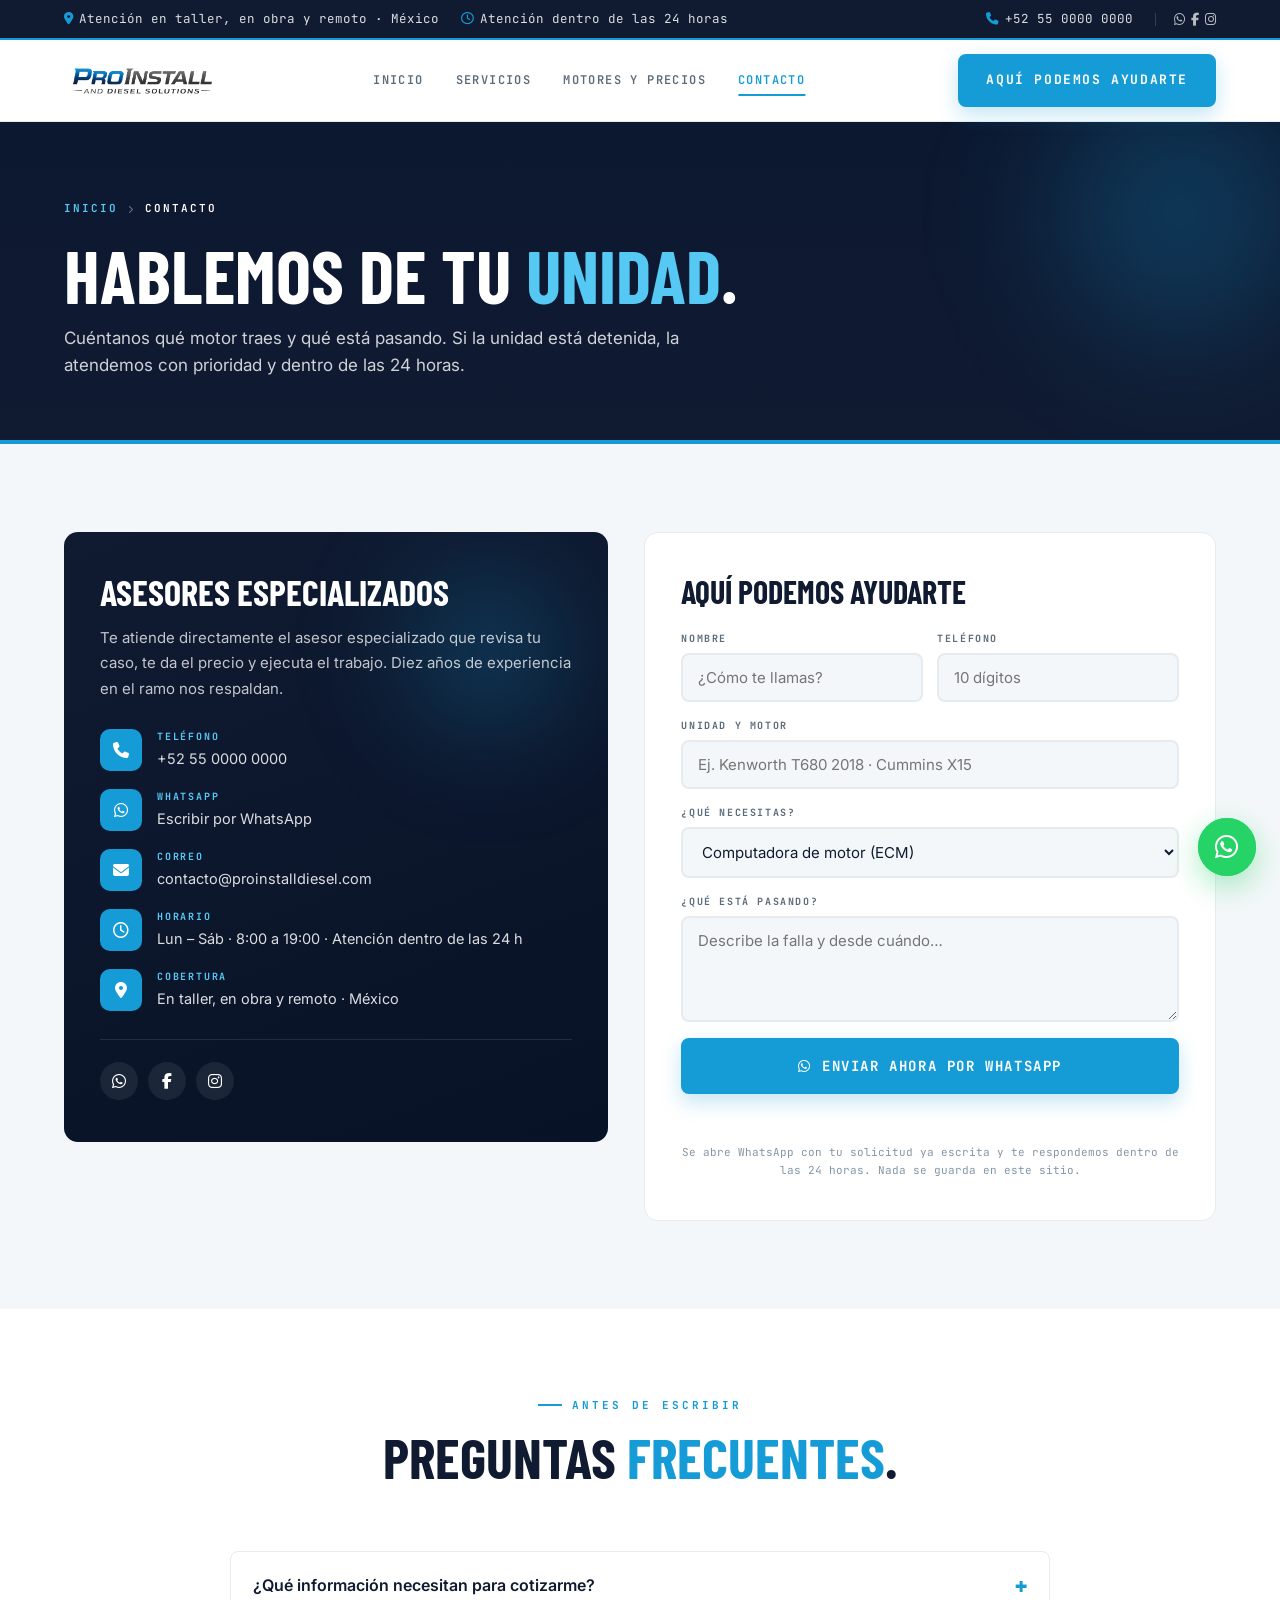
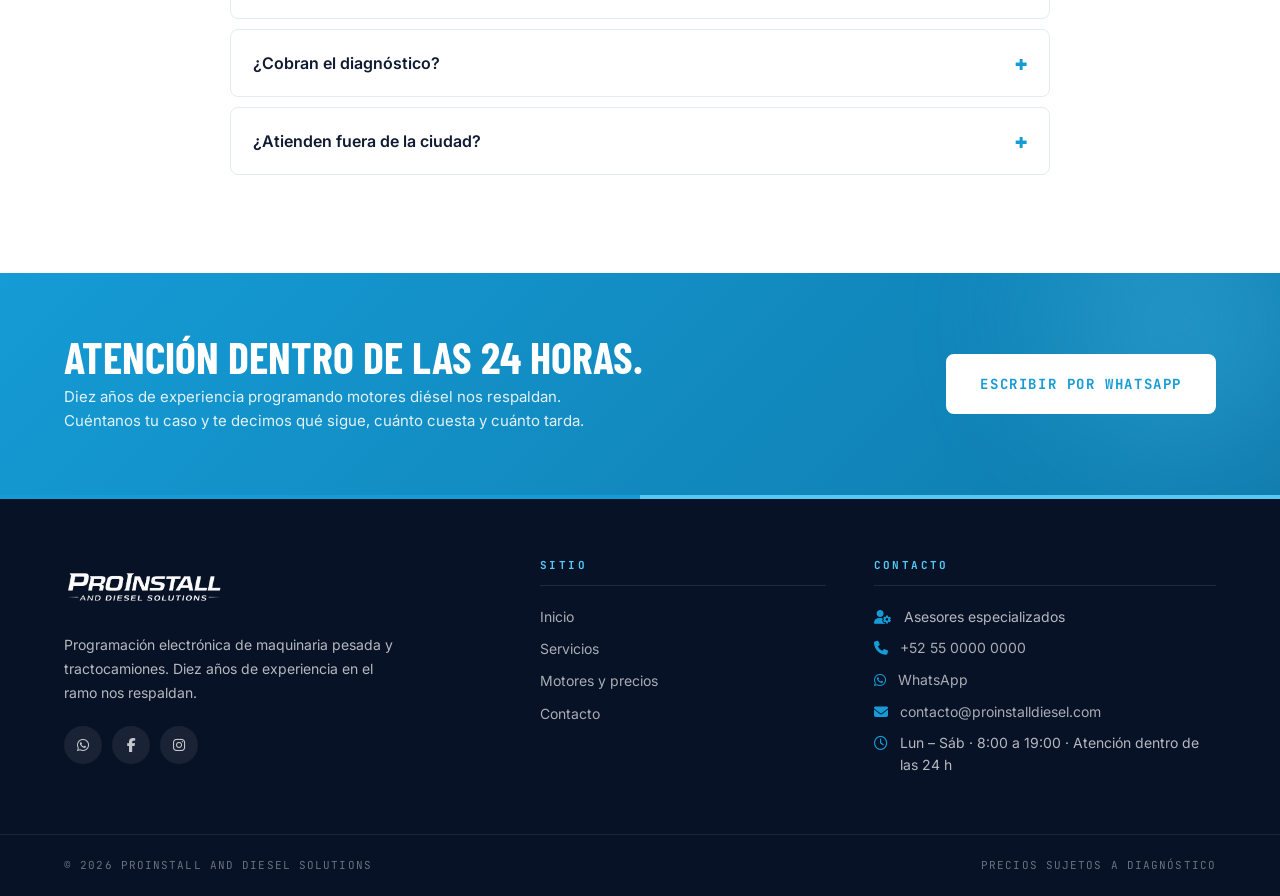
==== commit 5e43b42b: "Apply client copy feedback: formality, urgency and experience Cambios pedidos por el cliente en el c" ====
--- a/contacto.html
+++ b/contacto.html
@@ -4,10 +4,10 @@
 <meta charset="utf-8" />
 <meta name="viewport" content="width=device-width, initial-scale=1" />
 <title>Contacto — ProInstall And Diesel Solutions</title>
-<meta name="description" content="Contacta a Francisco en ProInstall And Diesel Solutions. Diagnóstico y programación electrónica de maquinaria pesada y tractocamiones." />
+<meta name="description" content="Asesores especializados en diagnóstico y programación electrónica de maquinaria pesada y tractocamiones. Atención dentro de las 24 horas." />
 <meta name="theme-color" content="#101b32" />
 <meta property="og:title" content="Contacto — ProInstall And Diesel Solutions" />
-<meta property="og:description" content="Contacta a Francisco en ProInstall And Diesel Solutions. Diagnóstico y programación electrónica de maquinaria pesada y tractocamiones." />
+<meta property="og:description" content="Asesores especializados en diagnóstico y programación electrónica de maquinaria pesada y tractocamiones. Atención dentro de las 24 horas." />
 <meta property="og:type" content="website" />
 <meta property="og:locale" content="es_MX" />
 <link rel="icon" type="image/png" href="assets/proinstall-logo.png" />
@@ -23,8 +23,8 @@
 <div class="topbar">
   <div class="topbar-inner">
     <div class="topbar-left">
-      <span><i class="fas fa-map-marker-alt"></i> Servicio en taller y en campo · México</span>
-      <span><i class="far fa-clock"></i> Lun – Sáb · 8:00 a 19:00</span>
+      <span><i class="fas fa-map-marker-alt"></i> Atención en taller, en obra y remoto · México</span>
+      <span><i class="far fa-clock"></i> Atención dentro de las 24 horas</span>
     </div>
     <div class="topbar-right">
       <a href="tel:+525500000000"><i class="fas fa-phone"></i> +52 55 0000 0000</a>
@@ -49,7 +49,7 @@
       <a class="nav-link active" href="contacto.html">Contacto</a>
     </nav>
     <div class="header-cta">
-      <a class="btn btn-primary" href="contacto.html">Cotizar ahora</a>
+      <a class="btn btn-primary" href="contacto.html">Aquí podemos ayudarte</a>
       <button class="nav-toggle" id="navToggle" aria-label="Abrir menú" aria-expanded="false" aria-controls="mainNav">
         <span></span><span></span><span></span>
       </button>
@@ -61,21 +61,21 @@
   <div class="page-hero-inner">
     <nav class="breadcrumbs" aria-label="Ruta"><a href="index.html">Inicio</a><i class="fas fa-chevron-right"></i><span>Contacto</span></nav>
     <h1>Hablemos de tu <span class="accent">unidad</span>.</h1>
-    <p class="lead">Cuéntanos qué motor traes y qué está pasando. Si la unidad está parada, lo atendemos con prioridad.</p>
+    <p class="lead">Cuéntanos qué motor traes y qué está pasando. Si la unidad está detenida, la atendemos con prioridad y dentro de las 24 horas.</p>
     
   </div>
 </section>
 <section class="section section-paper">
   <div class="container contact-grid">
     <div class="contact-info-card reveal">
-      <h3>Atención directa</h3>
-      <p>Hablas con Francisco, que es quien revisa tu caso, te cotiza y hace el trabajo.</p>
+      <h3>Asesores especializados</h3>
+      <p>Te atiende directamente el asesor especializado que revisa tu caso, te da el precio y ejecuta el trabajo. Diez años de experiencia en el ramo nos respaldan.</p>
       <ul class="contact-info-list">
         <li><div class="contact-info-icon"><i class="fas fa-phone"></i></div><div><strong>Teléfono</strong><span><a href="tel:+525500000000">+52 55 0000 0000</a></span></div></li>
         <li><div class="contact-info-icon"><i class="fab fa-whatsapp"></i></div><div><strong>WhatsApp</strong><span><a href="https://wa.me/525500000000" target="_blank" rel="noopener">Escribir por WhatsApp</a></span></div></li>
         <li><div class="contact-info-icon"><i class="fas fa-envelope"></i></div><div><strong>Correo</strong><span><a href="mailto:contacto@proinstalldiesel.com">contacto@proinstalldiesel.com</a></span></div></li>
-        <li><div class="contact-info-icon"><i class="far fa-clock"></i></div><div><strong>Horario</strong><span>Lun – Sáb · 8:00 a 19:00</span></div></li>
-        <li><div class="contact-info-icon"><i class="fas fa-map-marker-alt"></i></div><div><strong>Cobertura</strong><span>Servicio en taller y en campo · México</span></div></li>
+        <li><div class="contact-info-icon"><i class="far fa-clock"></i></div><div><strong>Horario</strong><span>Lun – Sáb · 8:00 a 19:00 · Atención dentro de las 24 h</span></div></li>
+        <li><div class="contact-info-icon"><i class="fas fa-map-marker-alt"></i></div><div><strong>Cobertura</strong><span>En taller, en obra y remoto · México</span></div></li>
       </ul>
       <div class="contact-social">
         <a href="https://wa.me/525500000000" target="_blank" rel="noopener" aria-label="WhatsApp"><i class="fab fa-whatsapp"></i></a>
@@ -85,7 +85,7 @@
     </div>
 
     <div class="contact-form-card reveal">
-      <h3>Pide tu cotización</h3>
+      <h3>Aquí podemos ayudarte</h3>
       <form class="contact-form" id="contactForm" data-whatsapp="https://wa.me/525500000000">
         <div class="form-row">
           <label>Nombre<input name="nombre" required placeholder="¿Cómo te llamas?" /></label>
@@ -103,9 +103,9 @@
           </select>
         </label>
         <label>¿Qué está pasando?<textarea name="mensaje" required rows="4" placeholder="Describe la falla y desde cuándo…"></textarea></label>
-        <button class="btn btn-primary btn-lg btn-block" type="submit"><i class="fab fa-whatsapp"></i> Enviar por WhatsApp</button>
+        <button class="btn btn-primary btn-lg btn-block" type="submit"><i class="fab fa-whatsapp"></i> Enviar ahora por WhatsApp</button>
         <p class="form-status" aria-live="polite"></p>
-        <p class="form-note">Se abre WhatsApp con tu solicitud ya escrita. Nada se guarda en este sitio.</p>
+        <p class="form-note">Se abre WhatsApp con tu solicitud ya escrita y te respondemos dentro de las 24 horas. Nada se guarda en este sitio.</p>
       </form>
     </div>
   </div>
@@ -124,11 +124,11 @@
     </div>
     <div class="faq-item">
       <button class="faq-q" aria-expanded="false">¿Cobran el diagnóstico?</button>
-      <div class="faq-a"><div class="faq-a-inner">El diagnóstico se cotiza aparte y se descuenta del servicio si autorizas el trabajo. La orientación inicial por WhatsApp no tiene costo.</div></div>
+      <div class="faq-a"><div class="faq-a-inner">El diagnóstico se presupuesta aparte y se descuenta del trabajo si lo autorizas. La orientación inicial por WhatsApp no tiene costo.</div></div>
     </div>
     <div class="faq-item">
       <button class="faq-q" aria-expanded="false">¿Atienden fuera de la ciudad?</button>
-      <div class="faq-a"><div class="faq-a-inner">Sí. Para unidades completas coordinamos visita; los módulos también los podemos recibir por paquetería, programarlos y devolverlos listos.</div></div>
+      <div class="faq-a"><div class="faq-a-inner">Sí. Atendemos en obra y de forma remota: para unidades completas coordinamos visita, y los módulos los recibimos por paquetería, los programamos y los devolvemos listos.</div></div>
     </div>
     </div>
   </div>
@@ -136,7 +136,7 @@
 
 <section class="cta-band">
   <div class="container cta-inner">
-    <div><h3>Servicio inmediato.</h3><p>Diez años programando motores diésel. Cuéntanos tu caso y te decimos qué sigue.</p></div>
+    <div><h3>Atención dentro de las 24 horas.</h3><p>Diez años de experiencia programando motores diésel nos respaldan. Cuéntanos tu caso y te decimos qué sigue, cuánto cuesta y cuánto tarda.</p></div>
     <div class="cta-actions"><a class="btn btn-lg btn-light" href="https://wa.me/525500000000">Escribir por WhatsApp</a></div>
   </div>
 </section>
@@ -146,7 +146,7 @@
     <div class="footer-grid">
       <div class="footer-brand">
         <a class="brand" href="index.html"><img class="brand-logo" src="assets/proinstall-logo-blanco.png" alt="ProInstall And Diesel Solutions" /></a>
-        <p>Programación electrónica de maquinaria pesada y tractocamiones. 10 años de experiencia y servicio inmediato.</p>
+        <p>Programación electrónica de maquinaria pesada y tractocamiones. Diez años de experiencia en el ramo nos respaldan.</p>
         <div class="footer-social">
           <a href="https://wa.me/525500000000" target="_blank" rel="noopener" aria-label="WhatsApp"><i class="fab fa-whatsapp"></i></a>
           <a href="https://www.facebook.com/" target="_blank" rel="noopener" aria-label="Facebook"><i class="fab fa-facebook-f"></i></a>
@@ -165,11 +165,11 @@
       <div class="footer-col">
         <h5>Contacto</h5>
         <ul class="footer-contact">
-          <li><i class="fas fa-user-gear"></i><span>Francisco · Atención directa</span></li>
+          <li><i class="fas fa-user-gear"></i><span>Asesores especializados</span></li>
           <li><i class="fas fa-phone"></i><a href="tel:+525500000000">+52 55 0000 0000</a></li>
           <li><i class="fab fa-whatsapp"></i><a href="https://wa.me/525500000000" target="_blank" rel="noopener">WhatsApp</a></li>
           <li><i class="fas fa-envelope"></i><a href="mailto:contacto@proinstalldiesel.com">contacto@proinstalldiesel.com</a></li>
-          <li><i class="far fa-clock"></i><span>Lun – Sáb · 8:00 a 19:00</span></li>
+          <li><i class="far fa-clock"></i><span>Lun – Sáb · 8:00 a 19:00 · Atención dentro de las 24 h</span></li>
         </ul>
       </div>
     </div>
--- a/assets/styles.css
+++ b/assets/styles.css
@@ -157,14 +157,17 @@
 .hero-title .word-sky { color: var(--pi-sky); }
 .hero-lead { font-size: 18px; line-height: 1.6; color: rgba(255,255,255,.88); margin: 0 0 34px; max-width: 520px; text-shadow: 0 1px 14px rgba(0,0,0,.7); }
 .hero-actions { display: flex; gap: 14px; flex-wrap: wrap; margin-bottom: 46px; }
-.hero-stats { display: grid; grid-template-columns: repeat(3, 1fr); border-top: 1px solid rgba(255,255,255,.14); padding-top: 26px; max-width: 540px; }
-.hero-stat { padding-right: 20px; border-right: 1px solid rgba(255,255,255,.10); }
+.hero-stats { display: grid; grid-template-columns: repeat(4, 1fr); border-top: 1px solid rgba(255,255,255,.14); padding-top: 26px; max-width: 680px; }
+.hero-stat { padding-right: 18px; border-right: 1px solid rgba(255,255,255,.10); }
 .hero-stat:last-child { border-right: none; }
 .hero-stat-num { display: block; font-family: var(--font-display); font-size: 42px; font-weight: 700; line-height: 1; color: var(--pi-sky); margin-bottom: 5px; }
+.hero-stat-num small { font-size: 20px; font-weight: 700; margin-left: 2px; }
 .hero-stat-label { display: block; font-family: var(--font-mono); font-size: 10px; font-weight: 600; letter-spacing: 1.6px; text-transform: uppercase; color: rgba(255,255,255,.58); line-height: 1.4; }
 @media (max-width: 900px) {
   .hero { background-position: right -200px center; min-height: 0; }
   .hero-inner { padding: 56px var(--gutter) 64px; }
+  .hero-stats { grid-template-columns: 1fr 1fr; gap: 22px 0; max-width: 460px; }
+  .hero-stat:nth-child(2) { border-right: none; }
 }
 @media (max-width: 540px) {
   .hero-actions .btn { width: 100%; }
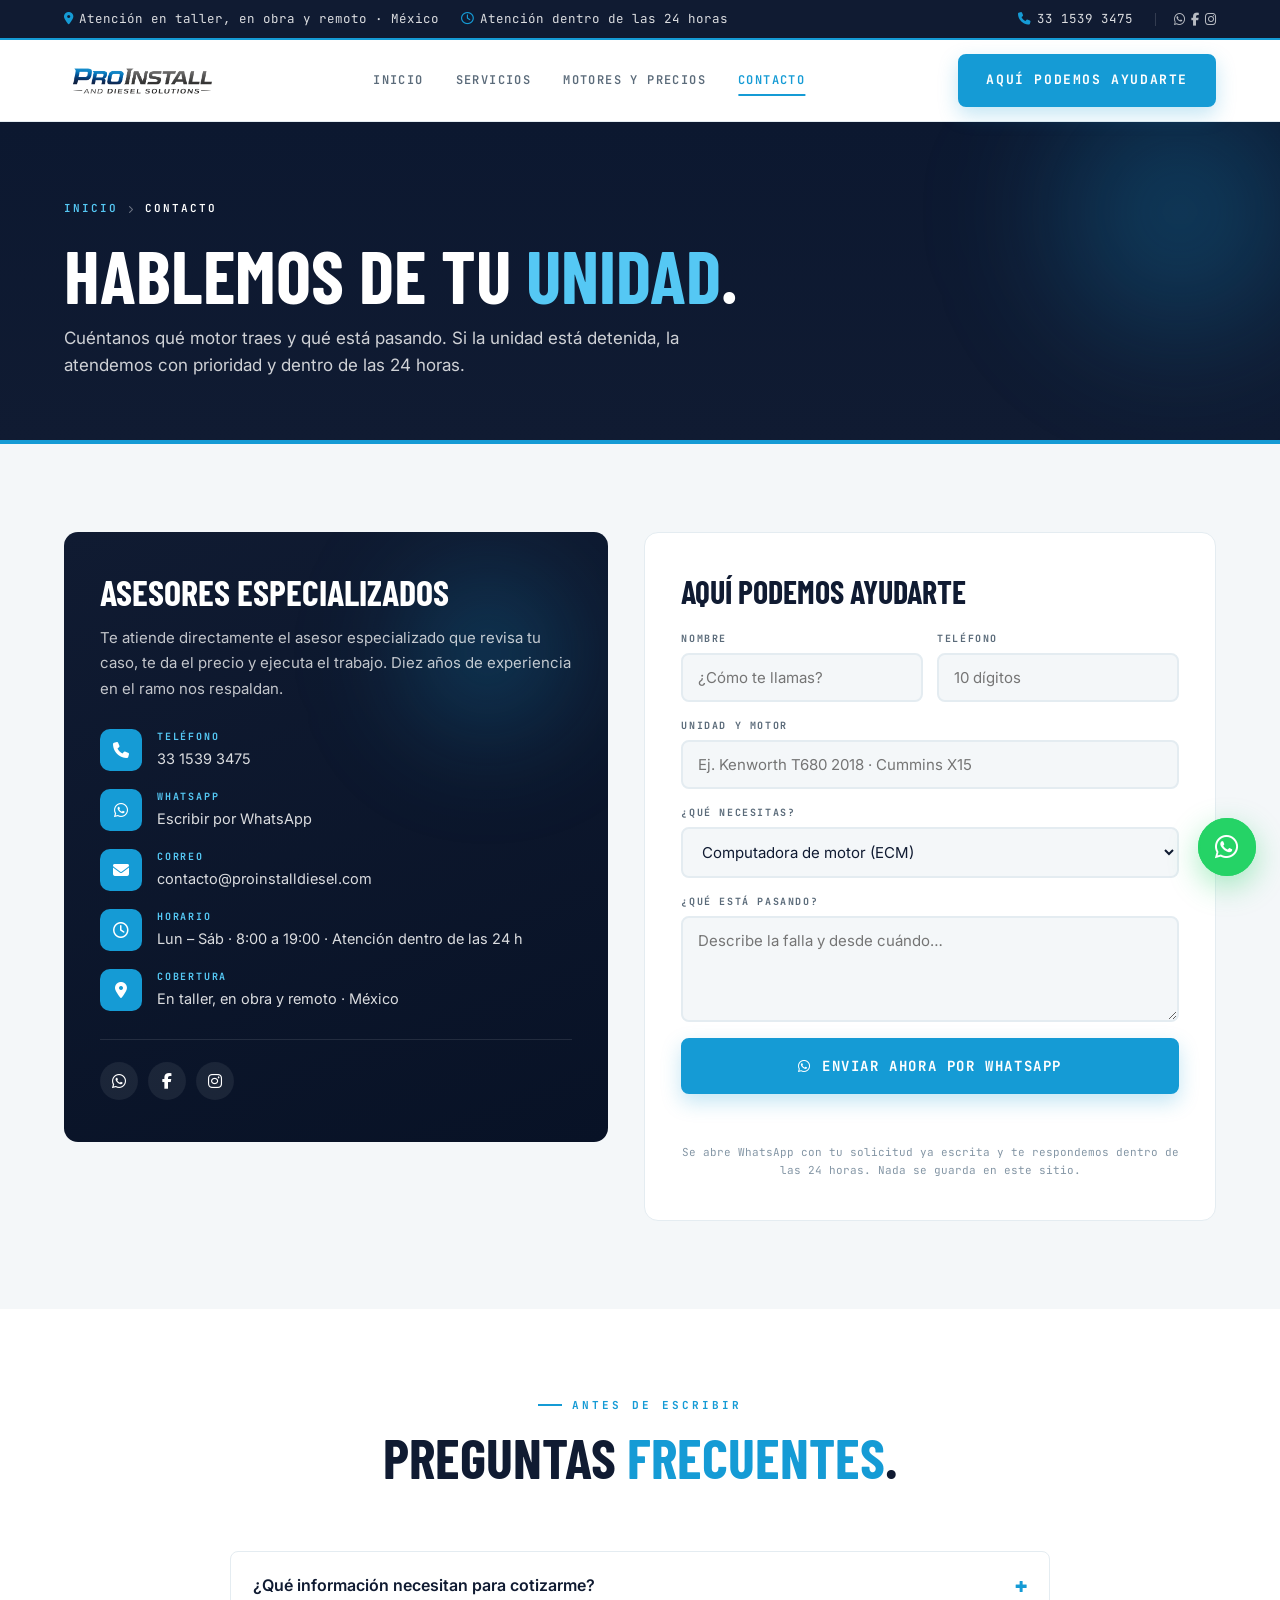
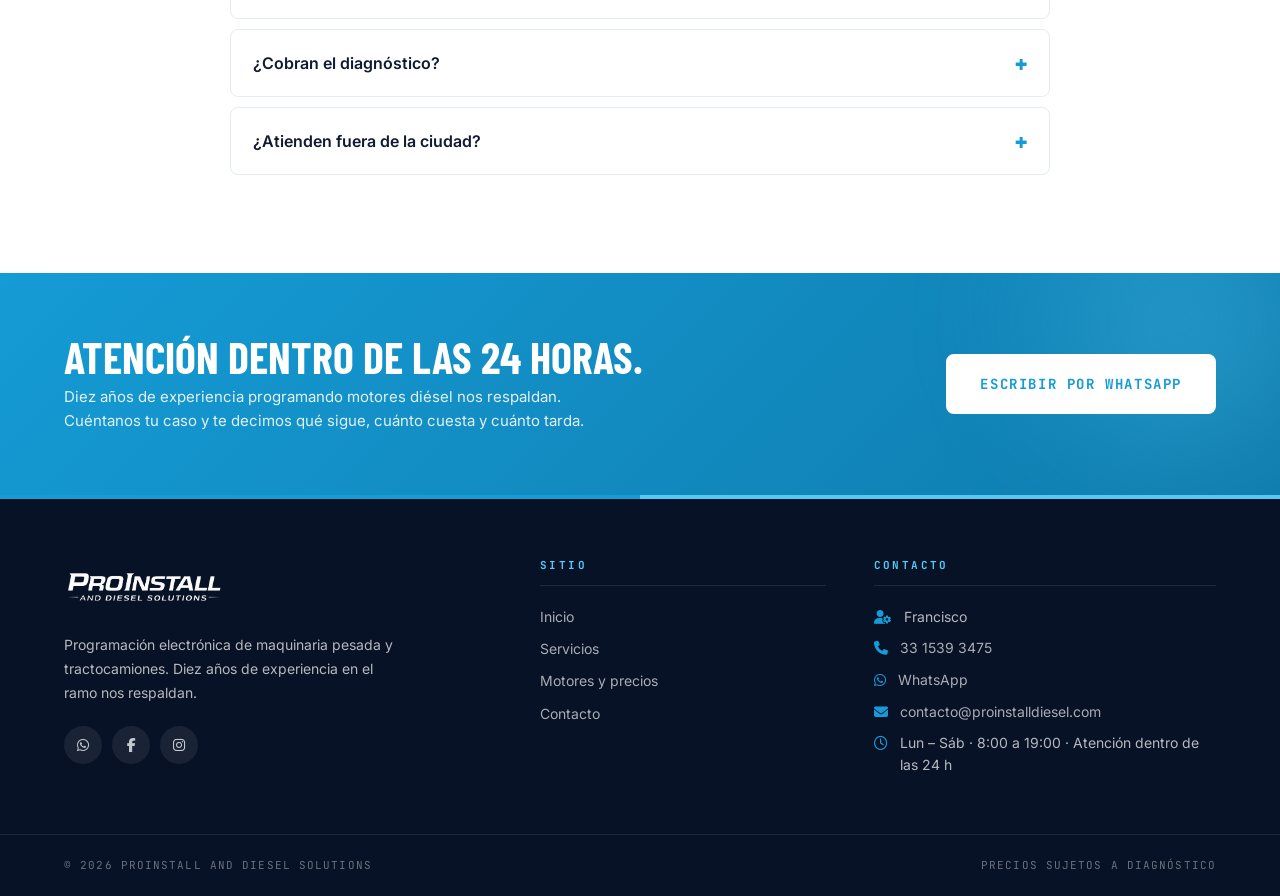
==== commit 3943d2db: "Actualizar asesor Francisco y teléfono 33 1539 3475 en contacto Co-authored-by: jpnarchi <jpnarchi@u" ====
--- a/contacto.html
+++ b/contacto.html
@@ -27,9 +27,9 @@
       <span><i class="far fa-clock"></i> Atención dentro de las 24 horas</span>
     </div>
     <div class="topbar-right">
-      <a href="tel:+525500000000"><i class="fas fa-phone"></i> +52 55 0000 0000</a>
+      <a href="tel:+523315393475"><i class="fas fa-phone"></i> 33 1539 3475</a>
       <span class="topbar-social">
-        <a href="https://wa.me/525500000000" target="_blank" rel="noopener" aria-label="WhatsApp"><i class="fab fa-whatsapp"></i></a>
+        <a href="https://wa.me/523315393475" target="_blank" rel="noopener" aria-label="WhatsApp"><i class="fab fa-whatsapp"></i></a>
         <a href="https://www.facebook.com/" target="_blank" rel="noopener" aria-label="Facebook"><i class="fab fa-facebook-f"></i></a>
         <a href="https://www.instagram.com/" target="_blank" rel="noopener" aria-label="Instagram"><i class="fab fa-instagram"></i></a>
       </span>
@@ -71,14 +71,14 @@
       <h3>Asesores especializados</h3>
       <p>Te atiende directamente el asesor especializado que revisa tu caso, te da el precio y ejecuta el trabajo. Diez años de experiencia en el ramo nos respaldan.</p>
       <ul class="contact-info-list">
-        <li><div class="contact-info-icon"><i class="fas fa-phone"></i></div><div><strong>Teléfono</strong><span><a href="tel:+525500000000">+52 55 0000 0000</a></span></div></li>
-        <li><div class="contact-info-icon"><i class="fab fa-whatsapp"></i></div><div><strong>WhatsApp</strong><span><a href="https://wa.me/525500000000" target="_blank" rel="noopener">Escribir por WhatsApp</a></span></div></li>
+        <li><div class="contact-info-icon"><i class="fas fa-phone"></i></div><div><strong>Teléfono</strong><span><a href="tel:+523315393475">33 1539 3475</a></span></div></li>
+        <li><div class="contact-info-icon"><i class="fab fa-whatsapp"></i></div><div><strong>WhatsApp</strong><span><a href="https://wa.me/523315393475" target="_blank" rel="noopener">Escribir por WhatsApp</a></span></div></li>
         <li><div class="contact-info-icon"><i class="fas fa-envelope"></i></div><div><strong>Correo</strong><span><a href="mailto:contacto@proinstalldiesel.com">contacto@proinstalldiesel.com</a></span></div></li>
         <li><div class="contact-info-icon"><i class="far fa-clock"></i></div><div><strong>Horario</strong><span>Lun – Sáb · 8:00 a 19:00 · Atención dentro de las 24 h</span></div></li>
         <li><div class="contact-info-icon"><i class="fas fa-map-marker-alt"></i></div><div><strong>Cobertura</strong><span>En taller, en obra y remoto · México</span></div></li>
       </ul>
       <div class="contact-social">
-        <a href="https://wa.me/525500000000" target="_blank" rel="noopener" aria-label="WhatsApp"><i class="fab fa-whatsapp"></i></a>
+        <a href="https://wa.me/523315393475" target="_blank" rel="noopener" aria-label="WhatsApp"><i class="fab fa-whatsapp"></i></a>
         <a href="https://www.facebook.com/" target="_blank" rel="noopener" aria-label="Facebook"><i class="fab fa-facebook-f"></i></a>
         <a href="https://www.instagram.com/" target="_blank" rel="noopener" aria-label="Instagram"><i class="fab fa-instagram"></i></a>
       </div>
@@ -86,7 +86,7 @@
 
     <div class="contact-form-card reveal">
       <h3>Aquí podemos ayudarte</h3>
-      <form class="contact-form" id="contactForm" data-whatsapp="https://wa.me/525500000000">
+      <form class="contact-form" id="contactForm" data-whatsapp="https://wa.me/523315393475">
         <div class="form-row">
           <label>Nombre<input name="nombre" required placeholder="¿Cómo te llamas?" /></label>
           <label>Teléfono<input name="telefono" required type="tel" placeholder="10 dígitos" /></label>
@@ -137,7 +137,7 @@
 <section class="cta-band">
   <div class="container cta-inner">
     <div><h3>Atención dentro de las 24 horas.</h3><p>Diez años de experiencia programando motores diésel nos respaldan. Cuéntanos tu caso y te decimos qué sigue, cuánto cuesta y cuánto tarda.</p></div>
-    <div class="cta-actions"><a class="btn btn-lg btn-light" href="https://wa.me/525500000000">Escribir por WhatsApp</a></div>
+    <div class="cta-actions"><a class="btn btn-lg btn-light" href="https://wa.me/523315393475">Escribir por WhatsApp</a></div>
   </div>
 </section>
 </main>
@@ -148,7 +148,7 @@
         <a class="brand" href="index.html"><img class="brand-logo" src="assets/proinstall-logo-blanco.png" alt="ProInstall And Diesel Solutions" /></a>
         <p>Programación electrónica de maquinaria pesada y tractocamiones. Diez años de experiencia en el ramo nos respaldan.</p>
         <div class="footer-social">
-          <a href="https://wa.me/525500000000" target="_blank" rel="noopener" aria-label="WhatsApp"><i class="fab fa-whatsapp"></i></a>
+          <a href="https://wa.me/523315393475" target="_blank" rel="noopener" aria-label="WhatsApp"><i class="fab fa-whatsapp"></i></a>
           <a href="https://www.facebook.com/" target="_blank" rel="noopener" aria-label="Facebook"><i class="fab fa-facebook-f"></i></a>
           <a href="https://www.instagram.com/" target="_blank" rel="noopener" aria-label="Instagram"><i class="fab fa-instagram"></i></a>
         </div>
@@ -165,9 +165,9 @@
       <div class="footer-col">
         <h5>Contacto</h5>
         <ul class="footer-contact">
-          <li><i class="fas fa-user-gear"></i><span>Asesores especializados</span></li>
-          <li><i class="fas fa-phone"></i><a href="tel:+525500000000">+52 55 0000 0000</a></li>
-          <li><i class="fab fa-whatsapp"></i><a href="https://wa.me/525500000000" target="_blank" rel="noopener">WhatsApp</a></li>
+          <li><i class="fas fa-user-gear"></i><span>Francisco</span></li>
+          <li><i class="fas fa-phone"></i><a href="tel:+523315393475">33 1539 3475</a></li>
+          <li><i class="fab fa-whatsapp"></i><a href="https://wa.me/523315393475" target="_blank" rel="noopener">WhatsApp</a></li>
           <li><i class="fas fa-envelope"></i><a href="mailto:contacto@proinstalldiesel.com">contacto@proinstalldiesel.com</a></li>
           <li><i class="far fa-clock"></i><span>Lun – Sáb · 8:00 a 19:00 · Atención dentro de las 24 h</span></li>
         </ul>
@@ -181,7 +181,7 @@
     </div>
   </div>
 </footer>
-<a class="wa-float" href="https://wa.me/525500000000" target="_blank" rel="noopener" aria-label="Escríbenos por WhatsApp"><i class="fab fa-whatsapp"></i><span class="wa-pulse"></span></a>
+<a class="wa-float" href="https://wa.me/523315393475" target="_blank" rel="noopener" aria-label="Escríbenos por WhatsApp"><i class="fab fa-whatsapp"></i><span class="wa-pulse"></span></a>
 <button class="back-top" aria-label="Volver arriba"><i class="fas fa-chevron-up"></i></button>
 <script src="assets/main.js"></script>
 </body>
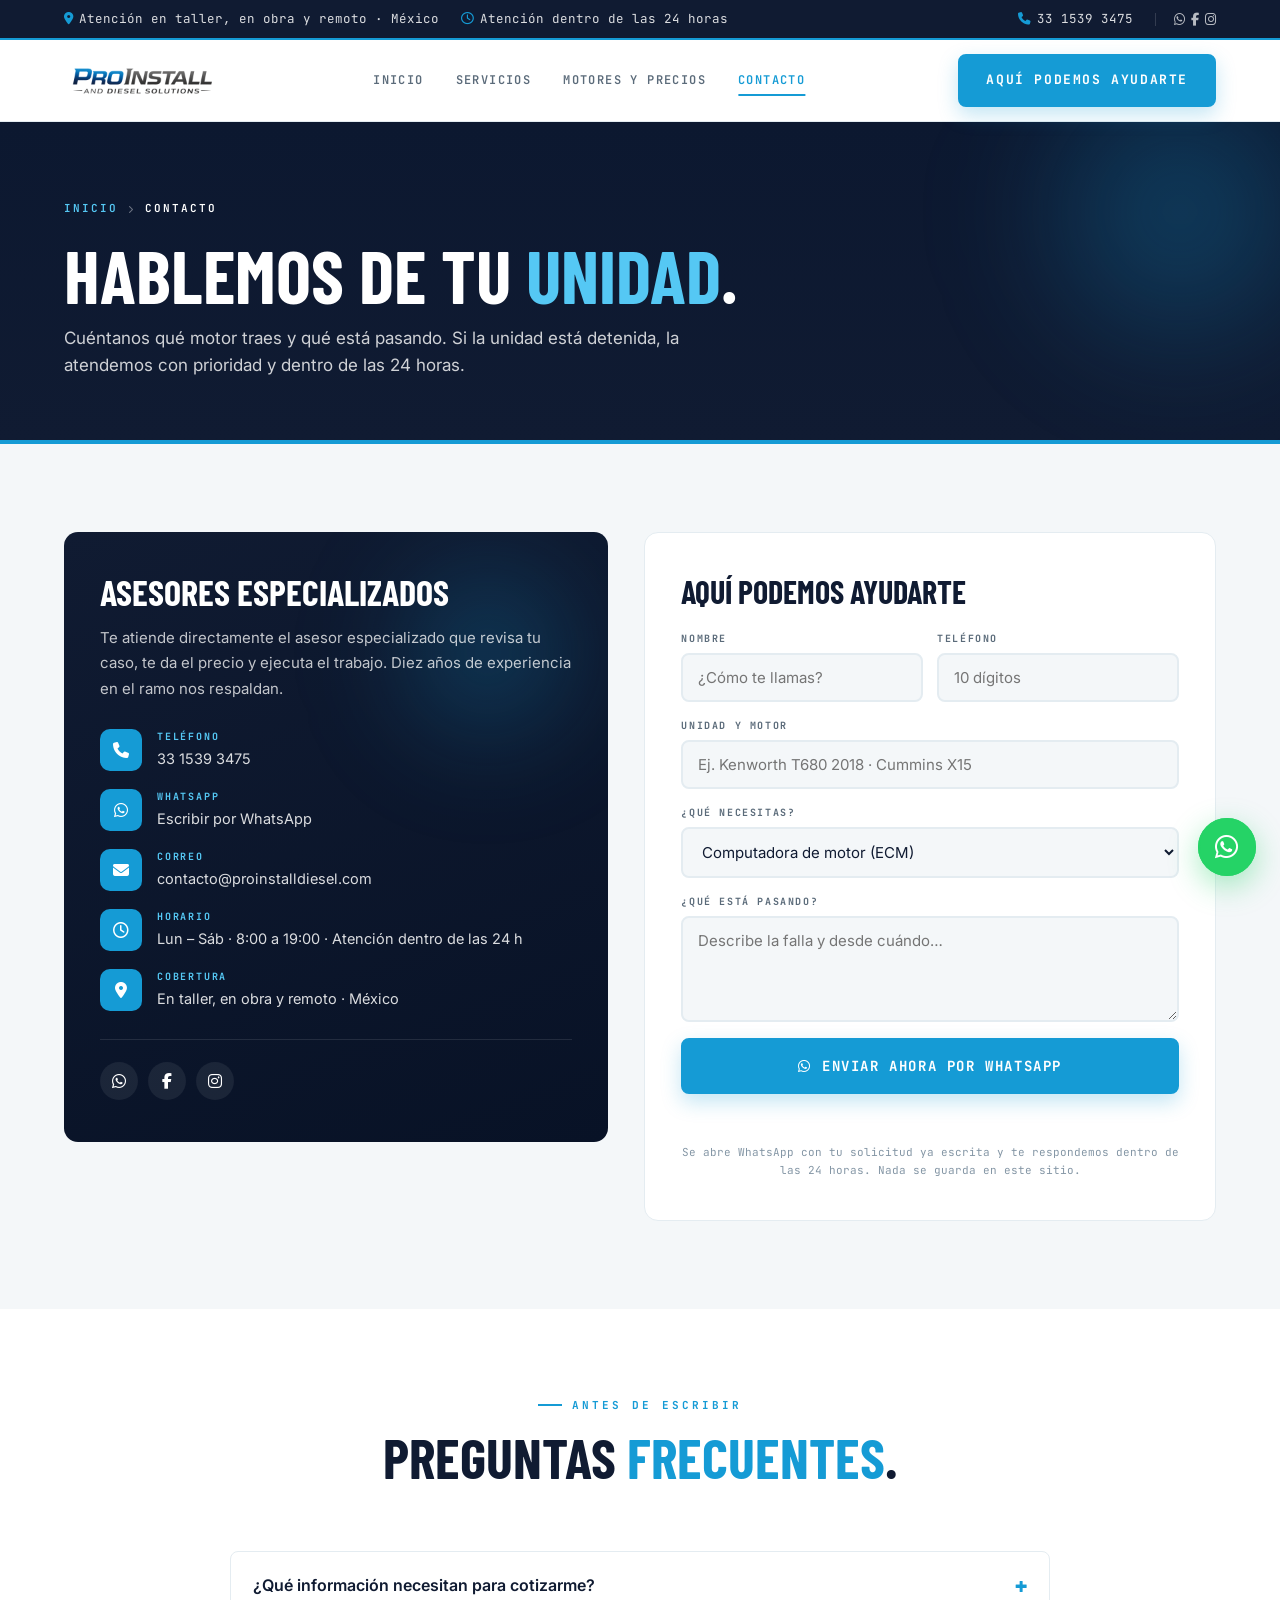
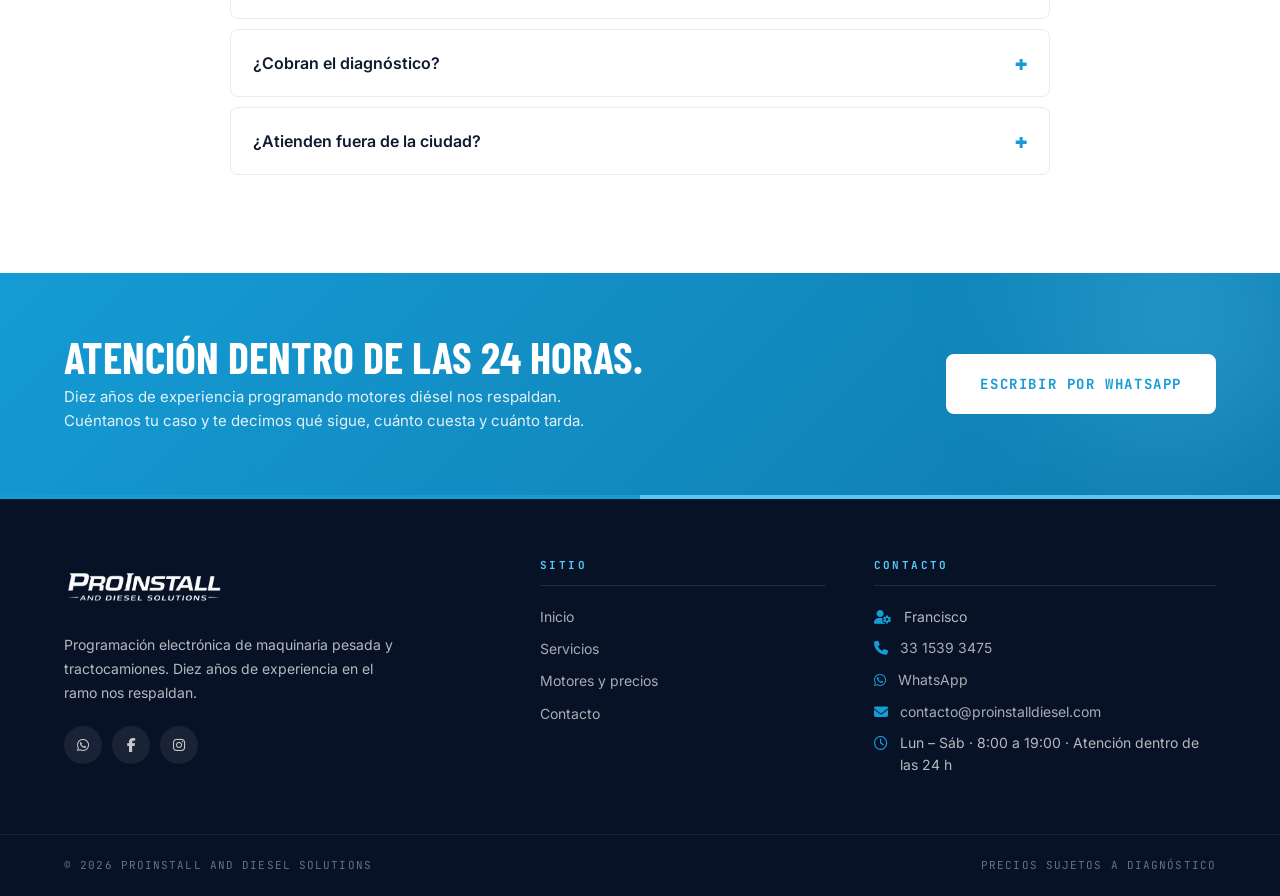
==== commit 147ca8b7: "(AST-5) Optimizacion SEO - Titulos y descripciones unicos, canonical, Open Graph y Twitter Cards - J" ====
--- a/contacto.html
+++ b/contacto.html
@@ -3,20 +3,217 @@
 <head>
 <meta charset="utf-8" />
 <meta name="viewport" content="width=device-width, initial-scale=1" />
-<title>Contacto — ProInstall And Diesel Solutions</title>
-<meta name="description" content="Asesores especializados en diagnóstico y programación electrónica de maquinaria pesada y tractocamiones. Atención dentro de las 24 horas." />
+<title>Contacto y cotización por WhatsApp | ProInstall Diesel</title>
+<meta name="description" content="Cotiza la programación o el diagnóstico de tu tractocamión o maquinaria. Llama o escribe por WhatsApp al 33 1539 3475: te atendemos dentro de las 24 horas." />
+<meta name="robots" content="index, follow, max-image-preview:large, max-snippet:-1" />
+<link rel="canonical" href="https://proinstalldiesel.com/contacto.html" />
 <meta name="theme-color" content="#101b32" />
-<meta property="og:title" content="Contacto — ProInstall And Diesel Solutions" />
-<meta property="og:description" content="Asesores especializados en diagnóstico y programación electrónica de maquinaria pesada y tractocamiones. Atención dentro de las 24 horas." />
+<meta property="og:site_name" content="ProInstall And Diesel Solutions" />
 <meta property="og:type" content="website" />
 <meta property="og:locale" content="es_MX" />
-<link rel="icon" type="image/png" href="assets/proinstall-logo.png" />
+<meta property="og:url" content="https://proinstalldiesel.com/contacto.html" />
+<meta property="og:title" content="Contacto y cotización por WhatsApp | ProInstall Diesel" />
+<meta property="og:description" content="Cotiza la programación o el diagnóstico de tu tractocamión o maquinaria. Llama o escribe por WhatsApp al 33 1539 3475: te atendemos dentro de las 24 horas." />
+<meta property="og:image" content="https://proinstalldiesel.com/assets/og-image.jpg" />
+<meta property="og:image:type" content="image/jpeg" />
+<meta property="og:image:width" content="1200" />
+<meta property="og:image:height" content="630" />
+<meta property="og:image:alt" content="ProInstall And Diesel Solutions: programación electrónica de maquinaria y tractocamiones" />
+<meta name="twitter:card" content="summary_large_image" />
+<meta name="twitter:title" content="Contacto y cotización por WhatsApp | ProInstall Diesel" />
+<meta name="twitter:description" content="Cotiza la programación o el diagnóstico de tu tractocamión o maquinaria. Llama o escribe por WhatsApp al 33 1539 3475: te atendemos dentro de las 24 horas." />
+<meta name="twitter:image" content="https://proinstalldiesel.com/assets/og-image.jpg" />
+<meta name="twitter:image:alt" content="ProInstall And Diesel Solutions: programación electrónica de maquinaria y tractocamiones" />
+<link rel="icon" type="image/png" sizes="48x48" href="assets/favicon-48.png" />
+<link rel="icon" type="image/png" sizes="192x192" href="assets/favicon-192.png" />
+<link rel="apple-touch-icon" href="apple-touch-icon.png" />
 <link rel="preconnect" href="https://fonts.googleapis.com" />
 <link rel="preconnect" href="https://fonts.gstatic.com" crossorigin />
 <link rel="preconnect" href="https://cdnjs.cloudflare.com" crossorigin />
 <link href="https://fonts.googleapis.com/css2?family=Barlow+Condensed:wght@600;700&family=Inter:wght@400;500;600;700&family=JetBrains+Mono:wght@600;700&display=swap" rel="stylesheet" />
 <link rel="stylesheet" href="https://cdnjs.cloudflare.com/ajax/libs/font-awesome/6.5.2/css/all.min.css" />
 <link rel="stylesheet" href="assets/styles.css" />
+<script type="application/ld+json">
+{
+  "@context": "https://schema.org",
+  "@graph": [
+    {
+      "@type": "AutoRepair",
+      "@id": "https://proinstalldiesel.com/#negocio",
+      "name": "ProInstall And Diesel Solutions",
+      "alternateName": "ProInstall",
+      "description": "Programación electrónica de maquinaria pesada y tractocamiones: computadoras de motor, sistemas de emisiones, diagnóstico electrónico y recuperación de módulos bloqueados. Diez años de experiencia.",
+      "url": "https://proinstalldiesel.com/",
+      "logo": "https://proinstalldiesel.com/assets/proinstall-logo.png",
+      "image": "https://proinstalldiesel.com/assets/og-image.jpg",
+      "telephone": "+523315393475",
+      "email": "contacto@proinstalldiesel.com",
+      "address": {
+        "@type": "PostalAddress",
+        "addressCountry": "MX"
+      },
+      "areaServed": {
+        "@type": "Country",
+        "name": "México"
+      },
+      "openingHoursSpecification": [
+        {
+          "@type": "OpeningHoursSpecification",
+          "dayOfWeek": [
+            "Monday",
+            "Tuesday",
+            "Wednesday",
+            "Thursday",
+            "Friday",
+            "Saturday"
+          ],
+          "opens": "08:00",
+          "closes": "19:00"
+        }
+      ],
+      "contactPoint": [
+        {
+          "@type": "ContactPoint",
+          "telephone": "+523315393475",
+          "contactType": "customer service",
+          "areaServed": "MX",
+          "availableLanguage": "Spanish"
+        }
+      ],
+      "knowsAbout": [
+        "Cummins",
+        "Detroit Diesel",
+        "Caterpillar",
+        "International",
+        "PACCAR",
+        "Volvo",
+        "Mack",
+        "Mercedes-Benz",
+        "John Deere"
+      ],
+      "hasOfferCatalog": {
+        "@type": "OfferCatalog",
+        "name": "Servicios de programación electrónica diésel",
+        "itemListElement": [
+          {
+            "@type": "Offer",
+            "itemOffered": {
+              "@type": "Service",
+              "@id": "https://proinstalldiesel.com/servicios.html#computadoras-de-motor",
+              "name": "Programación de computadoras de motor"
+            }
+          },
+          {
+            "@type": "Offer",
+            "itemOffered": {
+              "@type": "Service",
+              "@id": "https://proinstalldiesel.com/servicios.html#sistemas-de-emisiones",
+              "name": "Sistemas de emisiones"
+            }
+          },
+          {
+            "@type": "Offer",
+            "itemOffered": {
+              "@type": "Service",
+              "@id": "https://proinstalldiesel.com/servicios.html#diagnostico-electronico",
+              "name": "Diagnóstico electrónico"
+            }
+          },
+          {
+            "@type": "Offer",
+            "itemOffered": {
+              "@type": "Service",
+              "@id": "https://proinstalldiesel.com/servicios.html#modulos-bloqueados-y-flotillas",
+              "name": "Módulos bloqueados y flotillas"
+            }
+          }
+        ]
+      }
+    },
+    {
+      "@type": "WebSite",
+      "@id": "https://proinstalldiesel.com/#website",
+      "url": "https://proinstalldiesel.com/",
+      "name": "ProInstall And Diesel Solutions",
+      "inLanguage": "es-MX",
+      "publisher": {
+        "@id": "https://proinstalldiesel.com/#negocio"
+      }
+    },
+    {
+      "@type": "ContactPage",
+      "@id": "https://proinstalldiesel.com/contacto.html#webpage",
+      "url": "https://proinstalldiesel.com/contacto.html",
+      "name": "Contacto y cotización por WhatsApp | ProInstall Diesel",
+      "description": "Cotiza la programación o el diagnóstico de tu tractocamión o maquinaria. Llama o escribe por WhatsApp al 33 1539 3475: te atendemos dentro de las 24 horas.",
+      "inLanguage": "es-MX",
+      "isPartOf": {
+        "@id": "https://proinstalldiesel.com/#website"
+      },
+      "about": {
+        "@id": "https://proinstalldiesel.com/#negocio"
+      },
+      "primaryImageOfPage": {
+        "@type": "ImageObject",
+        "url": "https://proinstalldiesel.com/assets/og-image.jpg",
+        "width": 1200,
+        "height": 630
+      },
+      "breadcrumb": {
+        "@id": "https://proinstalldiesel.com/contacto.html#breadcrumb"
+      }
+    },
+    {
+      "@type": "BreadcrumbList",
+      "@id": "https://proinstalldiesel.com/contacto.html#breadcrumb",
+      "itemListElement": [
+        {
+          "@type": "ListItem",
+          "position": 1,
+          "name": "Inicio",
+          "item": "https://proinstalldiesel.com/"
+        },
+        {
+          "@type": "ListItem",
+          "position": 2,
+          "name": "Contacto",
+          "item": "https://proinstalldiesel.com/contacto.html"
+        }
+      ]
+    },
+    {
+      "@type": "FAQPage",
+      "@id": "https://proinstalldiesel.com/contacto.html#faq",
+      "mainEntity": [
+        {
+          "@type": "Question",
+          "name": "¿Qué información necesitan para cotizarme?",
+          "acceptedAnswer": {
+            "@type": "Answer",
+            "text": "Marca, modelo y año de la unidad, el motor que trae y qué está pasando. Si tienes los códigos de falla o una foto de la etiqueta del módulo, la cotización sale más precisa."
+          }
+        },
+        {
+          "@type": "Question",
+          "name": "¿Cobran el diagnóstico?",
+          "acceptedAnswer": {
+            "@type": "Answer",
+            "text": "El diagnóstico se presupuesta aparte y se descuenta del trabajo si lo autorizas. La orientación inicial por WhatsApp no tiene costo."
+          }
+        },
+        {
+          "@type": "Question",
+          "name": "¿Atienden fuera de la ciudad?",
+          "acceptedAnswer": {
+            "@type": "Answer",
+            "text": "Sí. Atendemos en obra y de forma remota: para unidades completas coordinamos visita, y los módulos los recibimos por paquetería, los programamos y los devolvemos listos."
+          }
+        }
+      ]
+    }
+  ]
+}
+</script>
 </head>
 <body>
 <a class="skip-link" href="#main">Saltar al contenido</a>
@@ -38,12 +235,12 @@
 </div>
 <header class="header">
   <div class="header-inner">
-    <a class="brand" href="index.html" aria-label="ProInstall And Diesel Solutions — Inicio">
-      <img class="brand-logo" src="assets/proinstall-logo.png" alt="ProInstall And Diesel Solutions" />
+    <a class="brand" href="./" aria-label="ProInstall And Diesel Solutions — Inicio">
+      <img class="brand-logo" src="assets/proinstall-logo-header.png" alt="ProInstall And Diesel Solutions" width="468" height="156" />
     </a>
     <nav class="main-nav" id="mainNav" aria-label="Navegación principal">
       <button class="nav-close" id="navClose" aria-label="Cerrar menú">&times;</button>
-            <a class="nav-link" href="index.html">Inicio</a>
+            <a class="nav-link" href="./">Inicio</a>
       <a class="nav-link" href="servicios.html">Servicios</a>
       <a class="nav-link" href="motores.html">Motores y precios</a>
       <a class="nav-link active" href="contacto.html">Contacto</a>
@@ -59,7 +256,7 @@
 <div class="nav-backdrop"></div>
 <main id="main"><section class="page-hero">
   <div class="page-hero-inner">
-    <nav class="breadcrumbs" aria-label="Ruta"><a href="index.html">Inicio</a><i class="fas fa-chevron-right"></i><span>Contacto</span></nav>
+    <nav class="breadcrumbs" aria-label="Ruta"><a href="./">Inicio</a><i class="fas fa-chevron-right"></i><span>Contacto</span></nav>
     <h1>Hablemos de tu <span class="accent">unidad</span>.</h1>
     <p class="lead">Cuéntanos qué motor traes y qué está pasando. Si la unidad está detenida, la atendemos con prioridad y dentro de las 24 horas.</p>
     
@@ -68,7 +265,7 @@
 <section class="section section-paper">
   <div class="container contact-grid">
     <div class="contact-info-card reveal">
-      <h3>Asesores especializados</h3>
+      <h2>Asesores especializados</h2>
       <p>Te atiende directamente el asesor especializado que revisa tu caso, te da el precio y ejecuta el trabajo. Diez años de experiencia en el ramo nos respaldan.</p>
       <ul class="contact-info-list">
         <li><div class="contact-info-icon"><i class="fas fa-phone"></i></div><div><strong>Teléfono</strong><span><a href="tel:+523315393475">33 1539 3475</a></span></div></li>
@@ -85,11 +282,11 @@
     </div>
 
     <div class="contact-form-card reveal">
-      <h3>Aquí podemos ayudarte</h3>
+      <h2>Aquí podemos ayudarte</h2>
       <form class="contact-form" id="contactForm" data-whatsapp="https://wa.me/523315393475">
         <div class="form-row">
-          <label>Nombre<input name="nombre" required placeholder="¿Cómo te llamas?" /></label>
-          <label>Teléfono<input name="telefono" required type="tel" placeholder="10 dígitos" /></label>
+          <label>Nombre<input name="nombre" required autocomplete="name" placeholder="¿Cómo te llamas?" /></label>
+          <label>Teléfono<input name="telefono" required type="tel" autocomplete="tel" inputmode="tel" placeholder="10 dígitos" /></label>
         </div>
         <label>Unidad y motor<input name="unidad" required placeholder="Ej. Kenworth T680 2018 · Cummins X15" /></label>
         <label>¿Qué necesitas?
@@ -136,7 +333,7 @@
 
 <section class="cta-band">
   <div class="container cta-inner">
-    <div><h3>Atención dentro de las 24 horas.</h3><p>Diez años de experiencia programando motores diésel nos respaldan. Cuéntanos tu caso y te decimos qué sigue, cuánto cuesta y cuánto tarda.</p></div>
+    <div><h2>Atención dentro de las 24 horas.</h2><p>Diez años de experiencia programando motores diésel nos respaldan. Cuéntanos tu caso y te decimos qué sigue, cuánto cuesta y cuánto tarda.</p></div>
     <div class="cta-actions"><a class="btn btn-lg btn-light" href="https://wa.me/523315393475">Escribir por WhatsApp</a></div>
   </div>
 </section>
@@ -145,7 +342,7 @@
   <div class="container">
     <div class="footer-grid">
       <div class="footer-brand">
-        <a class="brand" href="index.html"><img class="brand-logo" src="assets/proinstall-logo-blanco.png" alt="ProInstall And Diesel Solutions" /></a>
+        <a class="brand" href="./"><img class="brand-logo" src="assets/proinstall-logo-footer.png" alt="ProInstall And Diesel Solutions" width="488" height="162" loading="lazy" decoding="async" /></a>
         <p>Programación electrónica de maquinaria pesada y tractocamiones. Diez años de experiencia en el ramo nos respaldan.</p>
         <div class="footer-social">
           <a href="https://wa.me/523315393475" target="_blank" rel="noopener" aria-label="WhatsApp"><i class="fab fa-whatsapp"></i></a>
@@ -154,16 +351,16 @@
         </div>
       </div>
       <div class="footer-col">
-        <h5>Sitio</h5>
+        <h2>Sitio</h2>
         <ul>
-          <li><a href="index.html">Inicio</a></li>
+          <li><a href="./">Inicio</a></li>
           <li><a href="servicios.html">Servicios</a></li>
           <li><a href="motores.html">Motores y precios</a></li>
           <li><a href="contacto.html">Contacto</a></li>
         </ul>
       </div>
       <div class="footer-col">
-        <h5>Contacto</h5>
+        <h2>Contacto</h2>
         <ul class="footer-contact">
           <li><i class="fas fa-user-gear"></i><span>Francisco</span></li>
           <li><i class="fas fa-phone"></i><a href="tel:+523315393475">33 1539 3475</a></li>
--- a/assets/styles.css
+++ b/assets/styles.css
@@ -137,10 +137,19 @@
 .hero {
   position: relative; color: var(--white); overflow: hidden;
   border-bottom: 4px solid var(--pi-blue); min-height: 560px;
-  background:
+  background-color: var(--pi-ink);
+  background-repeat: no-repeat;
+  background-position: right center;
+  background-size: cover;
+  /* Escritorio: degradado horizontal, la foto se ve del centro a la derecha.
+     La primera declaración es el respaldo JPG para navegadores sin image-set(). */
+  background-image:
     linear-gradient(90deg, rgba(8,18,38,.97) 0%, rgba(8,18,38,.94) 36%, rgba(8,18,38,.76) 54%, rgba(8,18,38,.34) 76%, rgba(8,18,38,0) 100%),
-    url('https://images.unsplash.com/photo-1599256872237-5dcc0fbe9668?auto=format&fit=crop&w=1800&q=80') no-repeat right center / cover,
-    var(--pi-ink);
+    url('hero/hero-desktop.jpg');
+  background-image:
+    linear-gradient(90deg, rgba(8,18,38,.97) 0%, rgba(8,18,38,.94) 36%, rgba(8,18,38,.76) 54%, rgba(8,18,38,.34) 76%, rgba(8,18,38,0) 100%),
+    image-set(url('hero/hero-desktop.webp') type('image/webp'),
+              url('hero/hero-desktop.jpg')  type('image/jpeg'));
 }
 .hero::after { content: ''; position: absolute; width: 480px; height: 480px; border-radius: 50%; background: radial-gradient(circle, rgba(21,155,213,.22), transparent 70%); top: -140px; right: -90px; filter: blur(80px); pointer-events: none; }
 .hero-inner { position: relative; z-index: 2; max-width: var(--container); margin: 0 auto; padding: 86px var(--gutter) 90px; }
@@ -164,7 +173,19 @@
 .hero-stat-num small { font-size: 20px; font-weight: 700; margin-left: 2px; }
 .hero-stat-label { display: block; font-family: var(--font-mono); font-size: 10px; font-weight: 600; letter-spacing: 1.6px; text-transform: uppercase; color: rgba(255,255,255,.58); line-height: 1.4; }
 @media (max-width: 900px) {
-  .hero { background-position: right -200px center; min-height: 0; }
+  /* Móvil: foto real en vertical y degradado de arriba hacia abajo.
+     El degradado horizontal del escritorio dejaba un corte duro a la mitad. */
+  .hero {
+    min-height: 0;
+    background-position: center top;
+    background-image:
+      linear-gradient(180deg, rgba(8,18,38,.88) 0%, rgba(8,18,38,.72) 35%, rgba(8,18,38,.62) 62%, rgba(8,18,38,.82) 100%),
+      url('hero/hero-mobile.jpg');
+    background-image:
+      linear-gradient(180deg, rgba(8,18,38,.88) 0%, rgba(8,18,38,.72) 35%, rgba(8,18,38,.62) 62%, rgba(8,18,38,.82) 100%),
+      image-set(url('hero/hero-mobile.webp') type('image/webp'),
+                url('hero/hero-mobile.jpg')  type('image/jpeg'));
+  }
   .hero-inner { padding: 56px var(--gutter) 64px; }
   .hero-stats { grid-template-columns: 1fr 1fr; gap: 22px 0; max-width: 460px; }
   .hero-stat:nth-child(2) { border-right: none; }
@@ -252,7 +273,7 @@
 .process-step { text-align: center; padding: 0 16px; position: relative; }
 .process-step-num { width: 68px; height: 68px; background: var(--white); color: var(--pi-blue); border: 3px solid var(--pi-blue); border-radius: 50%; font-family: var(--font-display); font-size: 28px; font-weight: 700; display: flex; align-items: center; justify-content: center; margin: 0 auto 20px; position: relative; z-index: 2; transition: all .3s ease; }
 .process-step:hover .process-step-num { background: var(--pi-blue); color: var(--white); }
-.process-step h4 { font-family: var(--font-display); font-size: 20px; font-weight: 700; text-transform: uppercase; margin: 0 0 6px; }
+.process-step h3 { font-family: var(--font-display); font-size: 20px; font-weight: 700; text-transform: uppercase; margin: 0 0 6px; }
 .process-step p { font-size: 13px; color: var(--steel-500); margin: 0; line-height: 1.6; }
 @media (max-width: 820px) { .process-track { grid-template-columns: repeat(2, 1fr); gap: 36px 0; } .process-track::before { display: none; } }
 @media (max-width: 460px) { .process-track { grid-template-columns: 1fr; } }
@@ -266,7 +287,7 @@
 .case-card:hover .case-photo img { transform: scale(1.05); }
 .case-body { padding: 26px 24px; display: flex; flex-direction: column; flex: 1; }
 .case-tag { align-self: flex-start; font-family: var(--font-mono); font-size: 10px; font-weight: 700; letter-spacing: 1.4px; text-transform: uppercase; color: var(--pi-blue); background: var(--pi-blue-soft); padding: 4px 10px; border-radius: 30px; margin-bottom: 14px; }
-.case-card h4 { font-family: var(--font-display); font-size: 24px; font-weight: 700; text-transform: uppercase; margin: 0 0 10px; }
+.case-card h3 { font-family: var(--font-display); font-size: 24px; font-weight: 700; text-transform: uppercase; margin: 0 0 10px; }
 .case-card p { font-size: 14px; color: var(--steel-500); line-height: 1.6; margin: 0; }
 @media (max-width: 950px) { .cases-grid { grid-template-columns: 1fr; } }
 
@@ -274,7 +295,7 @@
 .cta-band { background: linear-gradient(135deg, var(--pi-blue) 0%, var(--pi-blue-deep) 100%); padding: 62px 0; color: var(--white); position: relative; overflow: hidden; }
 .cta-band::after { content: ''; position: absolute; width: 400px; height: 400px; border-radius: 50%; background: radial-gradient(circle, rgba(85,200,244,.35), transparent 70%); top: -150px; right: -100px; filter: blur(50px); }
 .cta-inner { position: relative; z-index: 2; display: flex; align-items: center; justify-content: space-between; gap: 36px; flex-wrap: wrap; }
-.cta-band h3 { font-family: var(--font-display); font-size: clamp(28px, 4vw, 44px); font-weight: 700; text-transform: uppercase; margin: 0 0 6px; line-height: 1; }
+.cta-band h2 { font-family: var(--font-display); font-size: clamp(28px, 4vw, 44px); font-weight: 700; text-transform: uppercase; margin: 0 0 6px; line-height: 1; }
 .cta-band p { margin: 0; color: rgba(255,255,255,.88); max-width: 560px; font-size: 15px; line-height: 1.6; }
 .cta-actions { display: flex; gap: 12px; flex-wrap: wrap; }
 @media (max-width: 540px) { .cta-actions { width: 100%; } .cta-actions .btn { width: 100%; } }
@@ -310,7 +331,7 @@
 .footer-social { display: flex; gap: 10px; }
 .footer-social a { width: 38px; height: 38px; border-radius: 50%; background: rgba(255,255,255,.07); color: rgba(255,255,255,.75); display: flex; align-items: center; justify-content: center; font-size: 14px; transition: all .25s; }
 .footer-social a:hover { background: var(--pi-blue); color: var(--white); transform: translateY(-3px); }
-.footer-col h5 { font-family: var(--font-mono); font-size: 11px; font-weight: 700; letter-spacing: 2.4px; text-transform: uppercase; color: var(--pi-sky); margin: 0 0 20px; padding-bottom: 13px; border-bottom: 1px solid rgba(255,255,255,.10); }
+.footer-col h2 { font-family: var(--font-mono); font-size: 11px; font-weight: 700; letter-spacing: 2.4px; text-transform: uppercase; color: var(--pi-sky); margin: 0 0 20px; padding-bottom: 13px; border-bottom: 1px solid rgba(255,255,255,.10); }
 .footer-col ul li { margin-bottom: 10px; font-size: 14px; }
 .footer-col ul li a { color: rgba(255,255,255,.65); transition: color .2s, padding-left .2s; display: inline-block; }
 .footer-col ul li a:hover { color: var(--pi-sky); padding-left: 4px; }
@@ -386,14 +407,14 @@
 .engine-rows li { display: flex; align-items: center; gap: 14px; padding: 14px 0; border-bottom: 1px dashed var(--steel-200); }
 .engine-rows li:last-child { border-bottom: none; }
 .engine-rows .engine-name { flex: 1; min-width: 0; }
-.engine-rows .engine-name strong { display: block; font-family: var(--font-display); font-size: 21px; font-weight: 700; text-transform: uppercase; color: var(--pi-ink); line-height: 1.1; }
+.engine-rows .engine-name h3 { display: block; margin: 0; font-family: var(--font-display); font-size: 21px; font-weight: 700; text-transform: uppercase; color: var(--pi-ink); line-height: 1.1; }
 .engine-rows .engine-name span { display: block; font-family: var(--font-mono); font-size: 10px; letter-spacing: 1.2px; text-transform: uppercase; color: var(--steel-400); margin-top: 3px; }
 .engine-price { font-family: var(--font-mono); font-size: 10.5px; font-weight: 700; letter-spacing: 1.2px; text-transform: uppercase; color: var(--pi-blue); white-space: nowrap; }
 .engine-price.set { font-family: var(--font-display); font-size: 22px; letter-spacing: 0; color: var(--pi-ink); }
 .engine-cta { flex-shrink: 0; width: 38px; height: 38px; border-radius: 50%; background: var(--pi-ink); color: var(--white); display: flex; align-items: center; justify-content: center; font-size: 15px; transition: background .2s; }
 .engine-cta:hover { background: var(--pi-blue); }
 @media (max-width: 900px) { .engine-brands { grid-template-columns: 1fr; } }
-@media (max-width: 420px) { .engine-rows .engine-name strong { font-size: 19px; } .engine-price { font-size: 9.5px; } }
+@media (max-width: 420px) { .engine-rows .engine-name h3 { font-size: 19px; } .engine-price { font-size: 9.5px; } }
 
 /* ── Contacto ────────────────────────────────────────────── */
 .contact-grid { display: grid; grid-template-columns: 1fr 1.05fr; gap: 36px; align-items: start; }
@@ -401,7 +422,7 @@
 .contact-info-card { background: linear-gradient(160deg, var(--pi-ink) 0%, var(--pi-ink-3) 100%); color: var(--white); padding: 42px 36px; border-radius: var(--radius-lg); position: relative; overflow: hidden; }
 .contact-info-card::before { content: ''; position: absolute; top: 0; right: 0; width: 240px; height: 240px; background: radial-gradient(circle, rgba(21,155,213,.35), transparent 70%); border-radius: 50%; filter: blur(50px); pointer-events: none; }
 .contact-info-card > * { position: relative; z-index: 2; }
-.contact-info-card h3 { font-family: var(--font-display); font-size: 36px; font-weight: 700; text-transform: uppercase; margin: 0 0 12px; color: var(--white); line-height: 1; }
+.contact-info-card h2 { font-family: var(--font-display); font-size: 36px; font-weight: 700; text-transform: uppercase; margin: 0 0 12px; color: var(--white); line-height: 1; }
 .contact-info-card > p { color: rgba(255,255,255,.75); line-height: 1.7; margin-bottom: 28px; font-size: 15px; }
 .contact-info-list { margin: 0 0 28px; display: flex; flex-direction: column; gap: 18px; }
 .contact-info-list li { display: flex; gap: 15px; align-items: flex-start; }
@@ -416,7 +437,7 @@
 .contact-social a:hover { background: var(--pi-blue); transform: translateY(-3px); }
 
 .contact-form-card { background: var(--white); padding: 40px 36px; border-radius: var(--radius-lg); border: 1px solid var(--steel-100); }
-.contact-form-card h3 { font-family: var(--font-display); font-size: 32px; font-weight: 700; text-transform: uppercase; margin: 0 0 22px; }
+.contact-form-card h2 { font-family: var(--font-display); font-size: 32px; font-weight: 700; text-transform: uppercase; margin: 0 0 22px; }
 .contact-form { display: flex; flex-direction: column; gap: 16px; }
 .form-row { display: grid; grid-template-columns: 1fr 1fr; gap: 14px; }
 .form-row > * { min-width: 0; }
@@ -433,3 +454,11 @@
 .form-status { margin: 0; font-family: var(--font-mono); font-size: 12px; color: var(--pi-blue); min-height: 18px; }
 @media (max-width: 900px) { .contact-grid { grid-template-columns: 1fr; } }
 @media (max-width: 520px) { .form-row { grid-template-columns: 1fr; } .contact-form-card { padding: 30px 22px; } .contact-info-card { padding: 32px 24px; } }
+
+/* ---- SEO / accesibilidad ---- */
+/* Texto solo para lectores de pantalla y buscadores (da contexto a enlaces como "Ver más") */
+.sr-only { position: absolute; width: 1px; height: 1px; padding: 0; margin: -1px; overflow: hidden; clip: rect(0, 0, 0, 0); white-space: nowrap; border: 0; }
+/* El nombre de la marca es un h2 dentro del figcaption: hereda su aspecto */
+.engine-photo figcaption h2 { margin: 0; font: inherit; color: inherit; letter-spacing: inherit; text-transform: inherit; line-height: inherit; }
+/* Al llegar por ancla (servicios.html#…, motores.html#…) el header fijo no tapa el título */
+.service-block[id], .engine-brand[id] { scroll-margin-top: 110px; }
